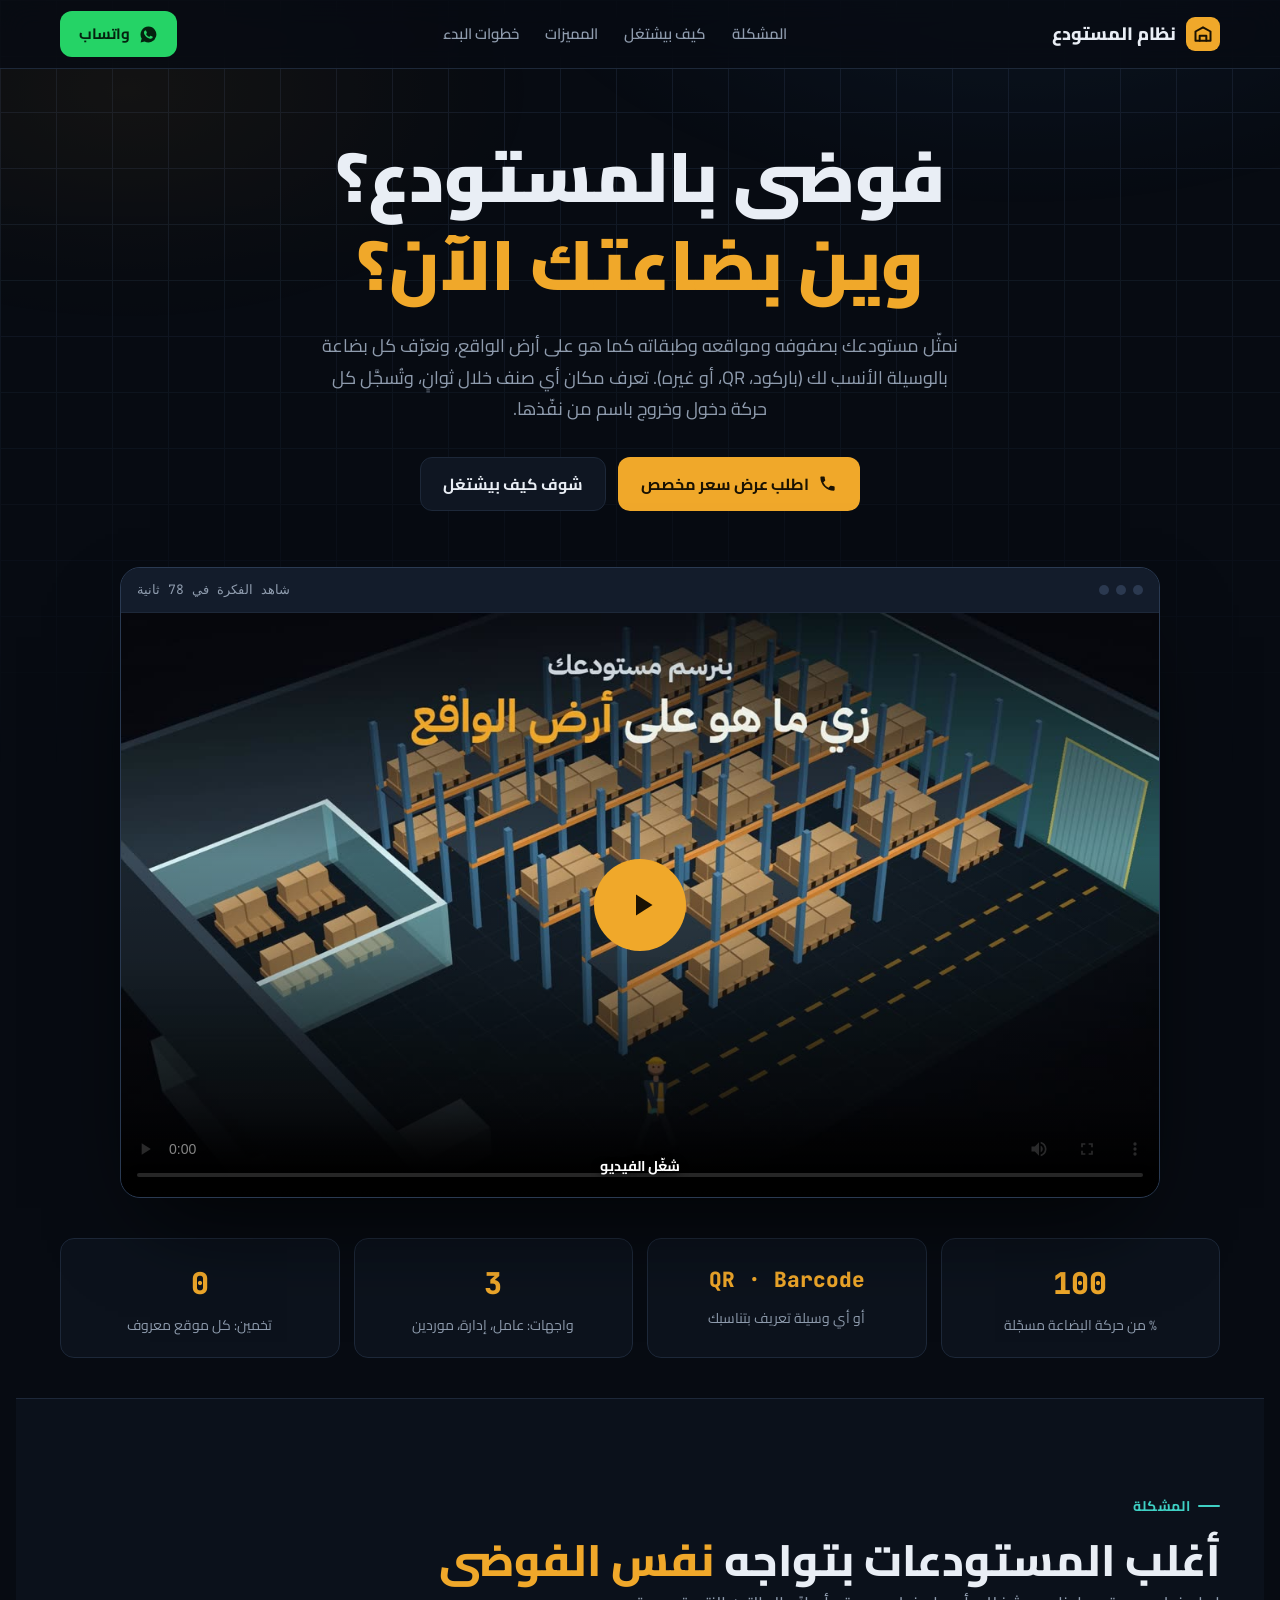
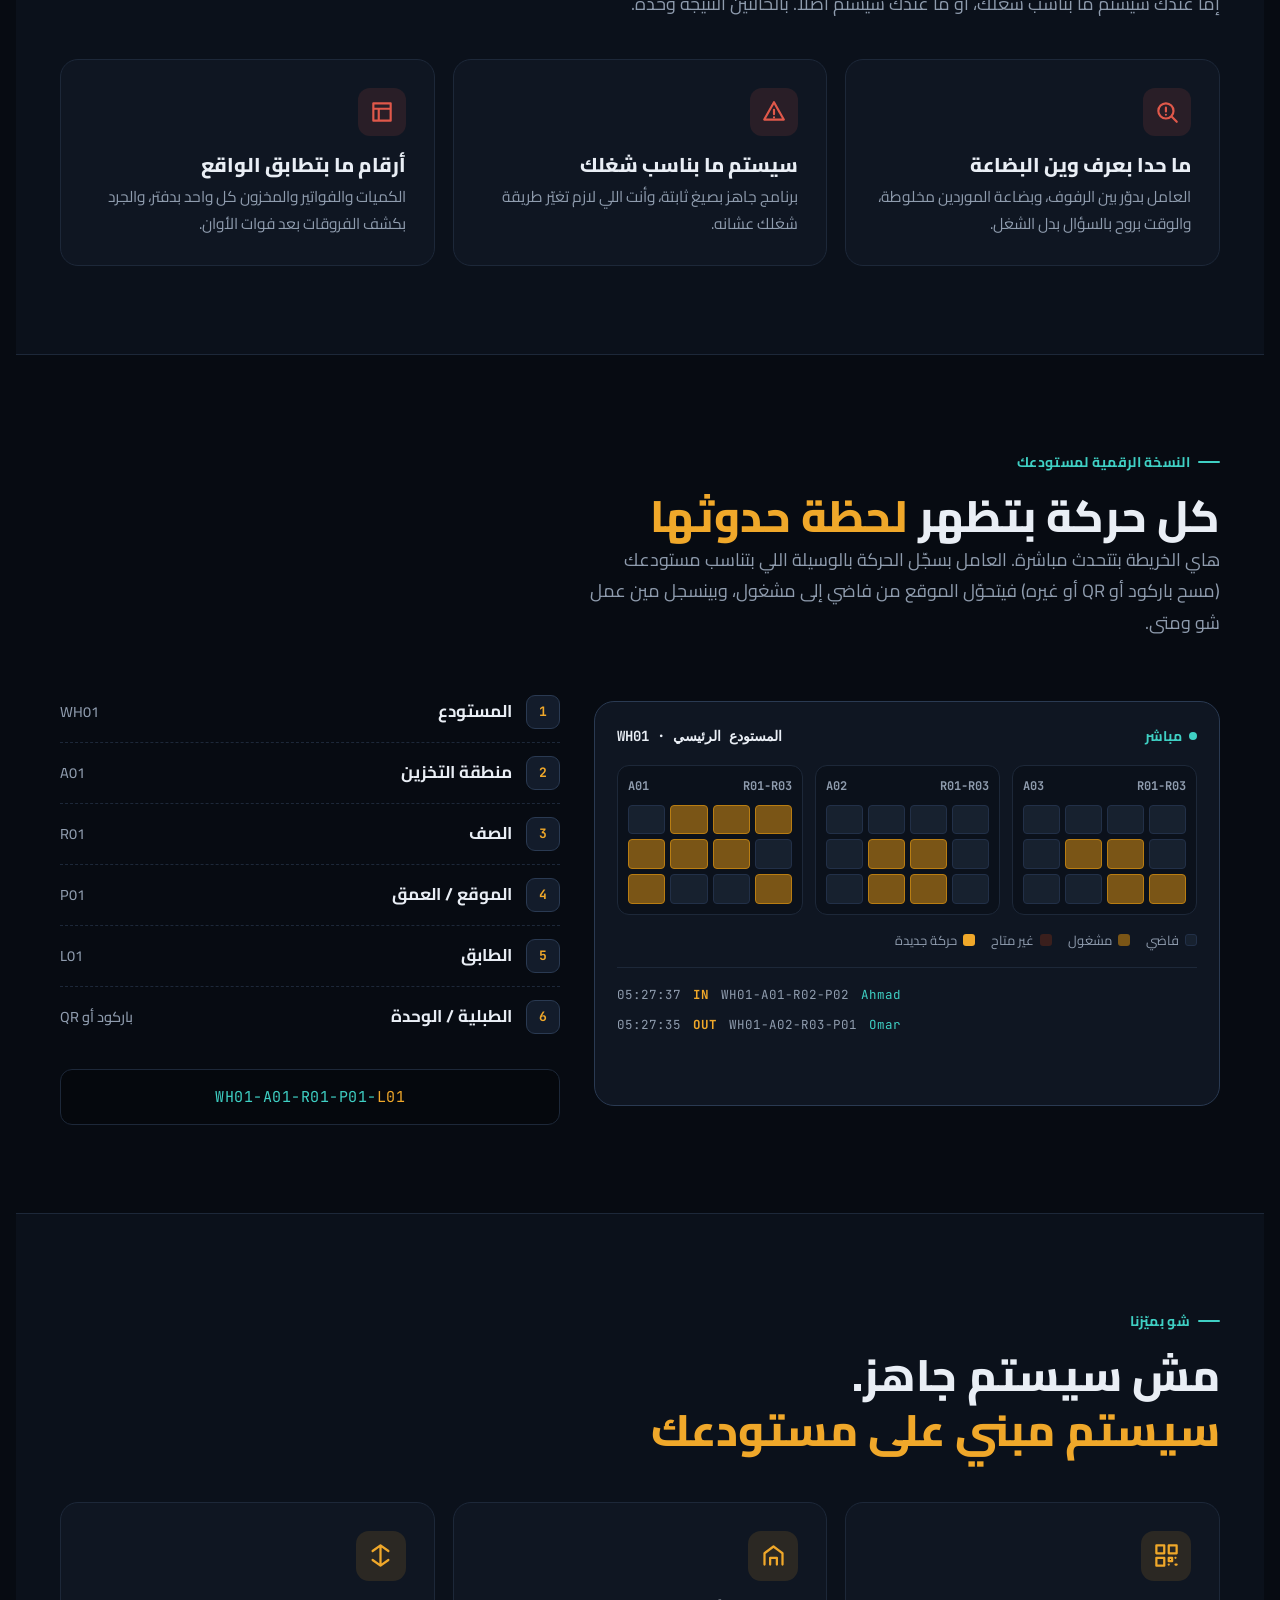
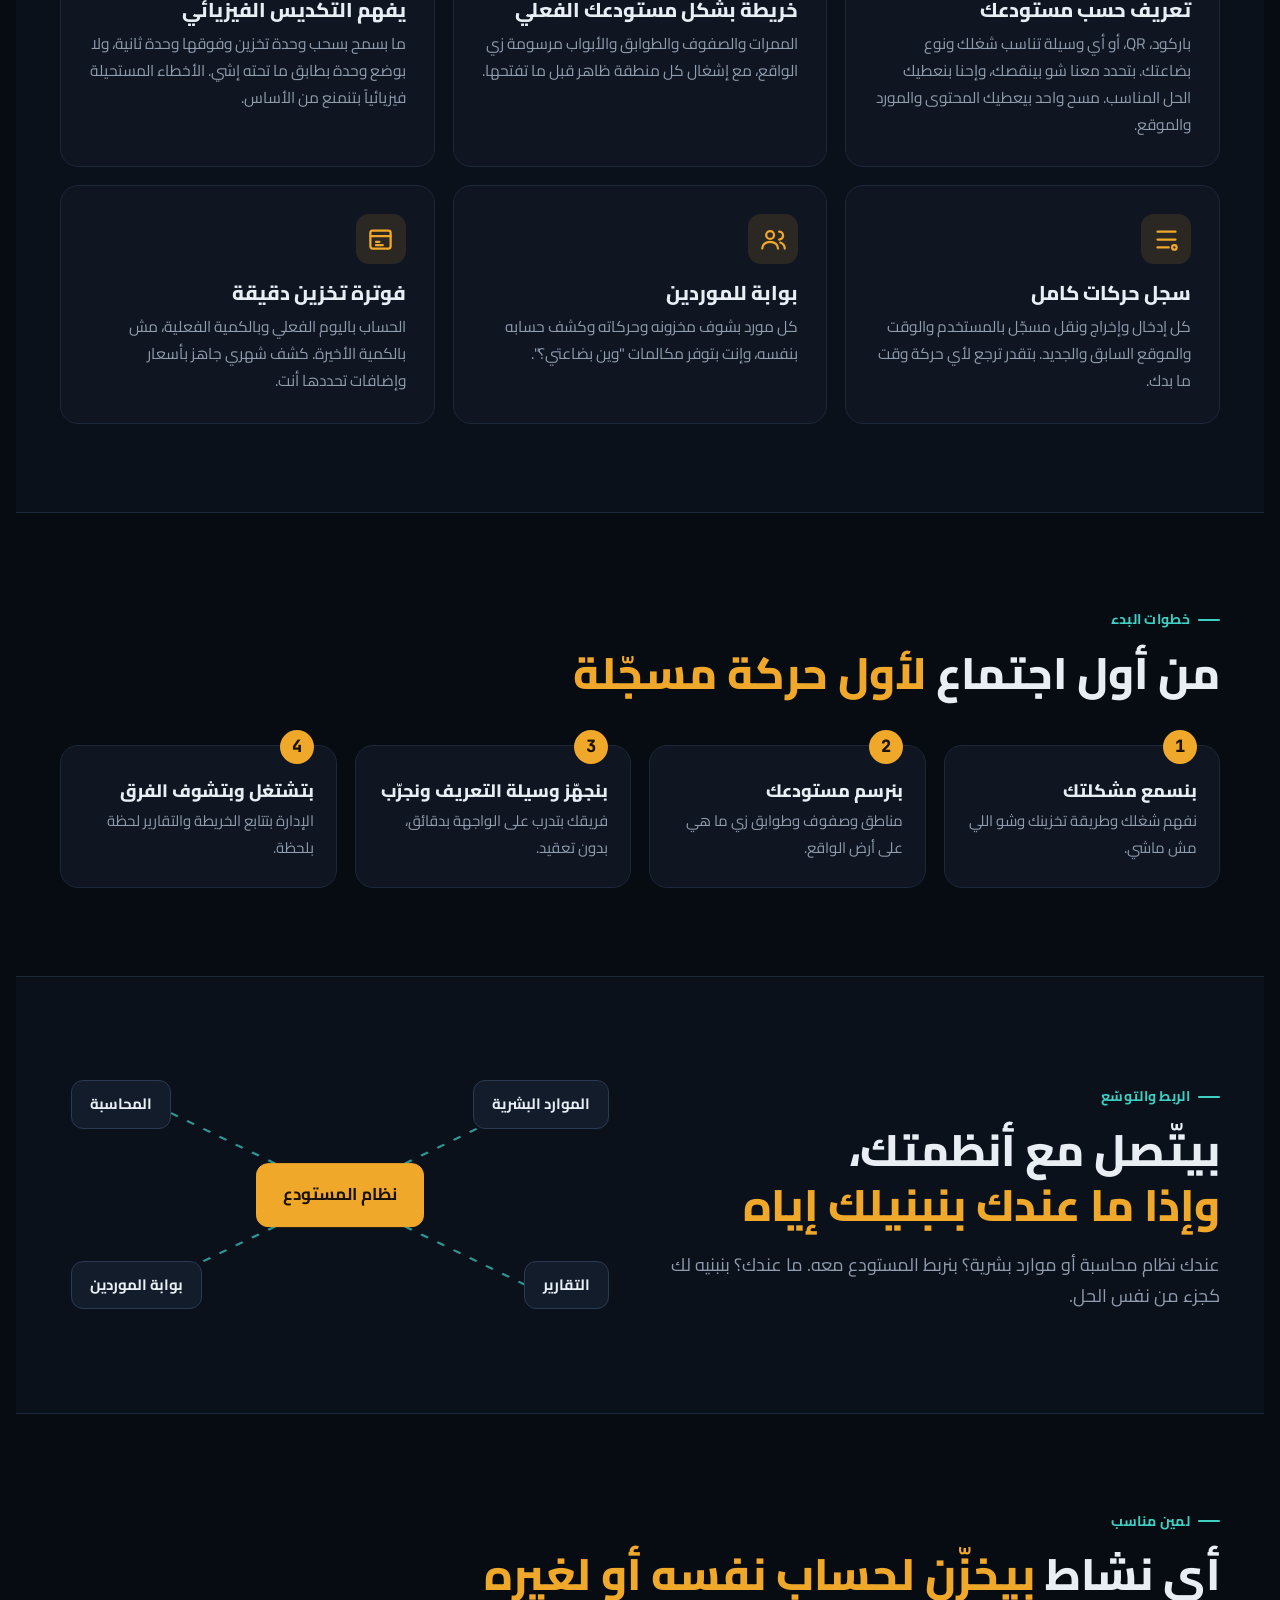
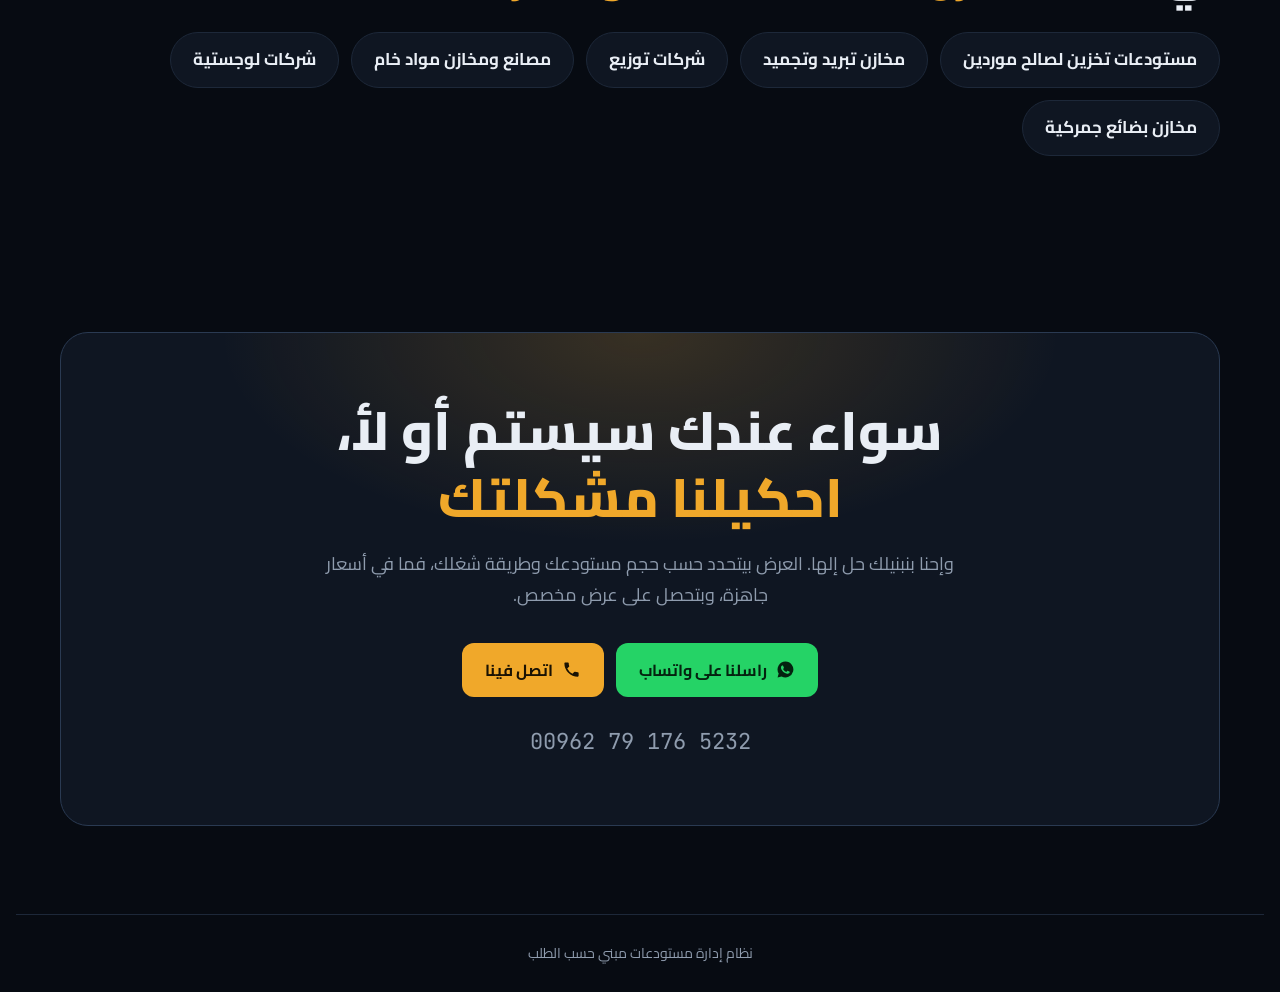
==== index.html @ 9dda3a39 "Add files via upload" ====
<!doctype html>
<html lang="ar" dir="rtl">
<head>
<meta charset="utf-8">
<meta name="viewport" content="width=device-width, initial-scale=1">
<meta name="color-scheme" content="dark">
<title>نظام إدارة المستودعات</title>
<link rel="preconnect" href="https://fonts.googleapis.com">
<link href="https://fonts.googleapis.com/css2?family=Cairo:wght@400;600;700;800;900&family=JetBrains+Mono:wght@500;700&display=swap" rel="stylesheet">
<style>
/* Layout concept: dark warehouse-floor look taken from the explainer video; hero = headline + big video frame, then problem -> live map -> features -> steps -> CTA */
:root{
  --bg:#070b12; --bg2:#0b111b; --panel:#0f1622; --panel2:#131c2b; --line:#1d2839;
  --text:#e9eef5; --mute:#8f9cae; --amber:#f0a82a; --amber-d:#b97d12; --teal:#3fd0c4; --blue:#3f77b0; --red:#e0584a;
  --font:'Cairo',system-ui,'Segoe UI',Tahoma,sans-serif; --mono:'JetBrains Mono',ui-monospace,Consolas,monospace;
  color-scheme:dark;
}
*{box-sizing:border-box;margin:0}
html{scroll-behavior:smooth}
body{background:var(--bg);color:var(--text);font-family:var(--font);font-size:17px;line-height:1.75;-webkit-font-smoothing:antialiased;overflow-x:hidden;
  padding-left:max(16px,env(safe-area-inset-left,0px));padding-right:max(16px,env(safe-area-inset-right,0px))}
a{color:inherit;text-decoration:none}
.wrap{max-width:1160px;margin-inline:auto}
main{overflow-x:clip}
section{padding-block:88px;position:relative}
h1,h2,h3{line-height:1.25;text-wrap:balance;font-weight:800}
h2{font-size:clamp(28px,4vw,44px)}
.hl{color:var(--amber)}
.eyebrow{display:inline-flex;align-items:center;gap:8px;font-size:14px;font-weight:700;color:var(--teal);letter-spacing:.3px;margin-bottom:14px}
.eyebrow::before{content:"";width:22px;height:2px;background:var(--teal);border-radius:2px}
.lead{color:var(--mute);max-width:640px;font-size:18px}

/* background grid + glow */
body::before{content:"";position:fixed;inset:0;z-index:-1;pointer-events:none;
  background:
   radial-gradient(900px 500px at 80% -10%,rgba(63,119,176,.22),transparent 60%),
   radial-gradient(700px 400px at 10% 10%,rgba(240,168,42,.10),transparent 60%),
   linear-gradient(var(--line) 1px,transparent 1px) 0 0/56px 56px,
   linear-gradient(90deg,var(--line) 1px,transparent 1px) 0 0/56px 56px;
  opacity:.55;-webkit-mask-image:linear-gradient(#000 20%,transparent 85%);mask-image:linear-gradient(#000 20%,transparent 85%)}

/* header */
header{position:sticky;top:env(safe-area-inset-top,0px);z-index:20;margin-inline:calc(-1*max(16px,env(safe-area-inset-left,0px)));padding-inline:max(16px,env(safe-area-inset-left,0px));
  background:rgba(7,11,18,.78);backdrop-filter:blur(14px);-webkit-backdrop-filter:blur(14px);border-bottom:1px solid var(--line)}
.nav{display:flex;align-items:center;justify-content:space-between;height:68px;gap:16px}
.logo{display:flex;align-items:center;gap:10px;font-weight:800;font-size:18px}
.logo i{width:34px;height:34px;border-radius:9px;background:var(--amber);display:grid;place-items:center}
.logo svg{width:20px;height:20px}
.links{display:flex;gap:26px;color:var(--mute);font-weight:600;font-size:15px}
.links a:hover{color:var(--text)}
.btn{display:inline-flex;align-items:center;justify-content:center;gap:9px;padding:12px 22px;border-radius:12px;font-weight:700;font-size:16px;font-family:inherit;border:1px solid transparent;cursor:pointer;transition:transform .15s,background .15s,border-color .15s}
.btn:hover{transform:translateY(-2px)}
.btn svg{width:19px;height:19px;flex:none}
.btn-wa{background:#25d366;color:#04220f}
.btn-wa:hover{background:#3be07a}
.btn-call{background:var(--amber);color:#1a1203}
.btn-call:hover{background:#ffbc40}
.btn-ghost{border-color:var(--line);background:var(--panel);color:var(--text)}
.btn-ghost:hover{border-color:var(--teal)}
.nav .btn{padding:9px 18px;font-size:15px}

/* hero */
.hero{padding-top:64px;padding-bottom:40px;text-align:center}
.hero h1{font-size:clamp(34px,6vw,70px);font-weight:900;max-width:900px;margin-inline:auto}
.hero p.lead{margin:22px auto 0}
.cta-row{display:flex;gap:12px;justify-content:center;flex-wrap:wrap;margin-top:32px}
.video-wrap{margin:56px auto 0;max-width:1040px;position:relative}
.video-wrap::before{content:"";position:absolute;inset:-30px;background:radial-gradient(closest-side,rgba(240,168,42,.22),transparent 70%);z-index:-1;filter:blur(20px);animation:breathe 5s ease-in-out infinite}
@keyframes breathe{50%{opacity:.55;transform:scale(.97)}}
.frame{border-radius:20px;border:1px solid #2a3a52;background:var(--panel);overflow:hidden;box-shadow:0 40px 90px -30px rgba(0,0,0,.8)}
.frame-bar{display:flex;align-items:center;gap:7px;padding:11px 16px;background:var(--panel2);border-bottom:1px solid var(--line)}
.frame-bar b{width:10px;height:10px;border-radius:50%;background:#2b3950}
.frame-bar span{margin-inline-start:auto;font-size:13px;color:var(--mute);font-family:var(--mono)}
.player{position:relative;aspect-ratio:16/9;background:#000;cursor:pointer}
.player video{width:100%;height:100%;display:block;object-fit:cover}
.play{position:absolute;inset:0;display:grid;place-items:center;background:linear-gradient(transparent 40%,rgba(0,0,0,.55));transition:opacity .25s}
.play button{width:92px;height:92px;border-radius:50%;border:0;background:var(--amber);color:#1a1203;display:grid;place-items:center;cursor:pointer;box-shadow:0 0 0 0 rgba(240,168,42,.6);animation:pulse 2.2s infinite}
.play button svg{width:36px;height:36px;margin-inline-start:-4px}
@keyframes pulse{70%{box-shadow:0 0 0 26px rgba(240,168,42,0)}100%{box-shadow:0 0 0 0 rgba(240,168,42,0)}}
.play small{position:absolute;bottom:18px;inset-inline:0;text-align:center;font-weight:700;color:#fff;text-shadow:0 2px 8px #000}
.player.playing .play{opacity:0;pointer-events:none}
.stats{display:grid;grid-template-columns:repeat(4,1fr);gap:14px;margin-top:40px}
.stat{padding:18px;border:1px solid var(--line);border-radius:14px;background:rgba(15,22,34,.7)}
.stat b{display:block;font-size:30px;font-weight:900;color:var(--amber);font-family:var(--mono);direction:ltr}
.stat span{color:var(--mute);font-size:14px}

/* problem */
.problem{background:var(--bg2);border-block:1px solid var(--line)}
.cards3{display:grid;grid-template-columns:repeat(3,1fr);gap:18px;margin-top:40px}
.pcard{padding:28px;border-radius:18px;background:var(--panel);border:1px solid var(--line);position:relative;overflow:hidden}
.pcard .ic{width:48px;height:48px;border-radius:12px;display:grid;place-items:center;background:rgba(224,88,74,.12);color:var(--red);margin-bottom:16px}
.pcard .ic svg{width:26px;height:26px}
.pcard h3{font-size:20px;margin-bottom:6px}
.pcard p{color:var(--mute);font-size:15.5px}

/* live map */
.twin-grid{display:grid;grid-template-columns:1.25fr 1fr;gap:34px;align-items:center;margin-top:44px}
.map{padding:22px;border-radius:20px;background:var(--panel);border:1px solid #2a3a52}
.map-head{display:flex;justify-content:space-between;align-items:center;margin-bottom:16px;font-size:14px;color:var(--mute)}
.map-head b{color:var(--text);font-family:var(--mono);direction:ltr}
.live{display:inline-flex;align-items:center;gap:7px;color:var(--teal);font-weight:700}
.live::before{content:"";width:8px;height:8px;border-radius:50%;background:var(--teal);animation:blink 1.2s infinite}
@keyframes blink{50%{opacity:.25}}
.areas{display:grid;grid-template-columns:repeat(3,1fr);gap:12px;direction:ltr}
.area{padding:10px;border-radius:12px;background:var(--bg2);border:1px solid var(--line)}
.area h4{font-family:var(--mono);font-size:12px;color:var(--mute);margin-bottom:8px;display:flex;justify-content:space-between}
.cells{display:grid;grid-template-columns:repeat(4,1fr);gap:5px}
.cell{aspect-ratio:1.25;border-radius:4px;background:#17212f;border:1px solid #223048;transition:background .4s,border-color .4s,box-shadow .4s}
.cell.on{background:#7a5516;border-color:var(--amber-d)}
.cell.blk{background:repeating-linear-gradient(45deg,#3a1f1d,#3a1f1d 3px,#2a1615 3px,#2a1615 6px);border-color:#5a2c28}
.cell.flash{background:var(--amber);border-color:#ffd37a;box-shadow:0 0 0 4px rgba(240,168,42,.3)}
.legend{display:flex;gap:16px;margin-top:14px;font-size:13px;color:var(--mute);flex-wrap:wrap}
.legend i{display:inline-block;width:12px;height:12px;border-radius:3px;margin-inline-end:6px;vertical-align:-1px}
.log{margin-top:16px;border-top:1px solid var(--line);padding-top:12px;direction:ltr;font-family:var(--mono);font-size:12.5px;min-height:116px}
.log div{display:flex;gap:12px;padding:4px 0;color:var(--mute);animation:slidein .4s}
.log div b{color:var(--amber)}
.log div em{font-style:normal;color:var(--teal)}
@keyframes slidein{from{opacity:0;transform:translateY(-6px)}}
.chain{display:flex;flex-direction:column;gap:0;direction:rtl}
.chain div{display:flex;align-items:center;gap:14px;padding:13px 0;border-bottom:1px dashed var(--line);font-weight:700}
.chain div:last-child{border:0}
.chain i{width:34px;height:34px;border-radius:9px;background:var(--panel2);border:1px solid #2a3a52;display:grid;place-items:center;font-style:normal;font-family:var(--mono);font-size:13px;color:var(--amber);flex:none}
.chain span{color:var(--mute);font-weight:500;font-size:14.5px;margin-inline-start:auto}
.code{margin-top:22px;padding:14px 18px;border-radius:12px;background:#05080d;border:1px solid var(--line);font-family:var(--mono);direction:ltr;text-align:center;font-size:15px;color:var(--teal);letter-spacing:.5px}
.code em{font-style:normal;color:var(--amber)}

/* features */
.features{background:var(--bg2);border-block:1px solid var(--line)}
.fgrid{display:grid;grid-template-columns:repeat(3,1fr);gap:18px;margin-top:44px}
.fcard{padding:28px;border-radius:18px;background:var(--panel);border:1px solid var(--line);transition:transform .25s,border-color .25s}
.fcard:hover{transform:translateY(-6px);border-color:var(--amber-d)}
.fcard .ic{width:50px;height:50px;border-radius:13px;background:rgba(240,168,42,.12);color:var(--amber);display:grid;place-items:center;margin-bottom:16px}
.fcard .ic svg{width:27px;height:27px}
.fcard h3{font-size:20px;margin-bottom:8px}
.fcard p{color:var(--mute);font-size:15.5px}

/* steps */
.steps{display:grid;grid-template-columns:repeat(4,1fr);gap:18px;margin-top:44px;counter-reset:s}
.step{padding:26px 22px;border-radius:18px;border:1px solid var(--line);background:var(--panel);position:relative}
.step::before{counter-increment:s;content:counter(s);position:absolute;top:-16px;inset-inline-start:22px;width:34px;height:34px;border-radius:50%;background:var(--amber);color:#1a1203;font-weight:900;display:grid;place-items:center;font-family:var(--mono)}
.step h3{font-size:18px;margin:8px 0 6px}
.step p{color:var(--mute);font-size:15px}

/* integrations */
.integ{background:var(--bg2);border-block:1px solid var(--line)}
.int-box{display:grid;grid-template-columns:1fr 1fr;gap:40px;align-items:center}
.nodes{position:relative;height:260px;direction:ltr}
.node{position:absolute;padding:10px 18px;border-radius:12px;background:var(--panel2);border:1px solid #2a3a52;font-weight:700;font-size:15px}
.node.c{left:50%;top:50%;transform:translate(-50%,-50%);background:var(--amber);color:#1a1203;border-color:var(--amber);font-size:17px;padding:16px 26px;z-index:2}
.node.a{left:2%;top:6%}.node.b{right:2%;top:6%}.node.d{left:2%;bottom:6%}.node.e{right:2%;bottom:6%}
.nodes svg{position:absolute;inset:0;width:100%;height:100%}
.nodes line{stroke:var(--teal);stroke-width:2;stroke-dasharray:6 8;animation:dash 1.4s linear infinite;opacity:.7}
@keyframes dash{to{stroke-dashoffset:-28}}

/* for whom */
.chips{display:flex;flex-wrap:wrap;gap:12px;margin-top:30px}
.chip{padding:12px 22px;border-radius:999px;border:1px solid var(--line);background:var(--panel);font-weight:700}

/* final cta */
.final{text-align:center}
.final-box{padding:64px 28px;border-radius:28px;border:1px solid #2a3a52;position:relative;overflow:hidden;
  background:radial-gradient(600px 300px at 50% 0%,rgba(240,168,42,.18),transparent 70%),var(--panel)}
.final h2{font-size:clamp(30px,5vw,54px);max-width:760px;margin-inline:auto}
.final .lead{margin:16px auto 0}
.num{margin-top:26px;font-family:var(--mono);font-size:22px;direction:ltr;color:var(--mute)}
footer{border-top:1px solid var(--line);padding-block:26px;text-align:center;color:var(--mute);font-size:14px}

/* reveal */
.rv{opacity:0;transform:translateY(26px);transition:opacity .7s ease,transform .7s ease}
.rv.in{opacity:1;transform:none}
.nojs .rv{opacity:1;transform:none}

@media(max-width:900px){
  section{padding-block:60px}
  .links{display:none}
  .cards3,.fgrid,.steps{grid-template-columns:1fr}
  .twin-grid,.int-box{grid-template-columns:1fr}
  .stats{grid-template-columns:repeat(2,1fr)}
  .nav .btn span{display:none}
}
@media(prefers-reduced-motion:reduce){*{animation:none!important;transition:none!important}.rv{opacity:1;transform:none}}
</style>
</head>
<body class="nojs">

<header>
  <div class="wrap nav">
    <a href="#top" class="logo"><i><svg viewBox="0 0 24 24" fill="none" stroke="#1a1203" stroke-width="2.4" stroke-linecap="round" stroke-linejoin="round"><path d="M3 9l9-5 9 5v11H3z"/><path d="M8 20v-6h8v6"/></svg></i>نظام المستودع</a>
    <nav class="links"><a href="#problem">المشكلة</a><a href="#map">كيف بيشتغل</a><a href="#features">المميزات</a><a href="#steps">خطوات البدء</a></nav>
    <a class="btn btn-wa" data-wa href="#contact"><svg viewBox="0 0 24 24" fill="currentColor"><path d="M12 2a10 10 0 00-8.6 15.1L2 22l5-1.3A10 10 0 1012 2zm5.2 14.2c-.2.6-1.3 1.2-1.8 1.2-.5.1-1 .2-3.3-.7-2.8-1.1-4.6-4-4.7-4.2-.1-.2-1.1-1.5-1.1-2.8 0-1.3.7-2 1-2.3.2-.3.5-.3.7-.3h.5c.2 0 .4 0 .6.5l.8 2c.1.2.1.4 0 .5l-.4.6-.3.4c-.1.2-.3.3-.1.6.2.3.7 1.2 1.5 1.9 1 .9 1.9 1.2 2.2 1.3.3.1.4.1.6-.1l.8-1c.2-.3.4-.2.6-.1l1.9.9c.3.1.5.2.5.3.1.1.1.6-.1 1.2z"/></svg><span>واتساب</span></a>
  </div>
</header>

<main id="top">
<section class="hero">
  <div class="wrap">
    <h1 class="rv">فوضى بالمستودع؟<br><span class="hl">وين بضاعتك الآن؟</span></h1>
    <p class="lead rv">نمثّل مستودعك بصفوفه ومواقعه وطبقاته كما هو على أرض الواقع، ونعرّف كل بضاعة بالوسيلة الأنسب لك (باركود، QR، أو غيره). تعرف مكان أي صنف خلال ثوانٍ، وتُسجَّل كل حركة دخول وخروج باسم من نفّذها.</p>
    <div class="cta-row rv">
      <a class="btn btn-call" data-call href="#contact"><svg viewBox="0 0 24 24" fill="currentColor"><path d="M6.6 10.8a15 15 0 006.6 6.6l2.2-2.2a1 1 0 011-.25 11.4 11.4 0 003.6.6 1 1 0 011 1V20a1 1 0 01-1 1A17 17 0 013 4a1 1 0 011-1h3.5a1 1 0 011 1c0 1.25.2 2.45.6 3.6a1 1 0 01-.25 1z"/></svg>اطلب عرض سعر مخصص</a>
      <a class="btn btn-ghost" href="#map">شوف كيف بيشتغل</a>
    </div>

    <div class="video-wrap rv">
      <div class="frame">
        <div class="frame-bar"><b></b><b></b><b></b><span>شاهد الفكرة في 78 ثانية</span></div>
        <div class="player" id="player">
          <video id="vid" preload="metadata" poster="poster.jpg" playsinline controls controlslist="nodownload"><source src="video.mp4" type="video/mp4"></video>
          <div class="play" id="play"><button aria-label="تشغيل الفيديو"><svg viewBox="0 0 24 24" fill="currentColor"><path d="M8 5v14l11-7z"/></svg></button><small>شغّل الفيديو</small></div>
        </div>
      </div>
    </div>

    <div class="stats rv">
      <div class="stat"><b data-n="100">0</b><span>% من حركة البضاعة مسجّلة</span></div>
      <div class="stat"><b style="font-size:21px;line-height:2.2">QR · Barcode</b><span>أو أي وسيلة تعريف بتناسبك</span></div>
      <div class="stat"><b data-n="3">0</b><span>واجهات: عامل، إدارة، موردين</span></div>
      <div class="stat"><b data-n="0">0</b><span>تخمين: كل موقع معروف</span></div>
    </div>
  </div>
</section>

<section class="problem" id="problem">
  <div class="wrap">
    <div class="eyebrow rv">المشكلة</div>
    <h2 class="rv">أغلب المستودعات بتواجه <span class="hl">نفس الفوضى</span></h2>
    <p class="lead rv">إما عندك سيستم ما بناسب شغلك، أو ما عندك سيستم أصلاً. بالحالتين النتيجة وحدة.</p>
    <div class="cards3">
      <div class="pcard rv"><div class="ic"><svg viewBox="0 0 24 24" fill="none" stroke="currentColor" stroke-width="2" stroke-linecap="round"><circle cx="11" cy="11" r="7"/><path d="M21 21l-4.3-4.3M11 8v3.5M11 14.5v.01"/></svg></div><h3>ما حدا بعرف وين البضاعة</h3><p>العامل بدوّر بين الرفوف، وبضاعة الموردين مخلوطة، والوقت بروح بالسؤال بدل الشغل.</p></div>
      <div class="pcard rv"><div class="ic"><svg viewBox="0 0 24 24" fill="none" stroke="currentColor" stroke-width="2" stroke-linecap="round" stroke-linejoin="round"><path d="M12 3l9 16H3z"/><path d="M12 10v4M12 17v.01"/></svg></div><h3>سيستم ما بناسب شغلك</h3><p>برنامج جاهز بصيغ ثابتة، وأنت اللي لازم تغيّر طريقة شغلك عشانه.</p></div>
      <div class="pcard rv"><div class="ic"><svg viewBox="0 0 24 24" fill="none" stroke="currentColor" stroke-width="2" stroke-linecap="round" stroke-linejoin="round"><path d="M4 4h16v16H4zM4 9h16M9 9v11"/></svg></div><h3>أرقام ما بتطابق الواقع</h3><p>الكميات والفواتير والمخزون كل واحد بدفتر، والجرد بكشف الفروقات بعد فوات الأوان.</p></div>
    </div>
  </div>
</section>

<section id="map">
  <div class="wrap">
    <div class="eyebrow rv">النسخة الرقمية لمستودعك</div>
    <h2 class="rv">كل حركة بتظهر <span class="hl">لحظة حدوثها</span></h2>
    <p class="lead rv">هاي الخريطة بتتحدث مباشرة. العامل بسجّل الحركة بالوسيلة اللي بتناسب مستودعك (مسح باركود أو QR أو غيره) فيتحوّل الموقع من فاضي إلى مشغول، وبينسجل مين عمل شو ومتى.</p>
    <div class="twin-grid">
      <div class="map rv">
        <div class="map-head"><span class="live">مباشر</span><b>WH01 · المستودع الرئيسي</b></div>
        <div class="areas" id="areas"></div>
        <div class="legend"><span><i style="background:#17212f;border:1px solid #223048"></i>فاضي</span><span><i style="background:#7a5516"></i>مشغول</span><span><i style="background:#3a1f1d"></i>غير متاح</span><span><i style="background:var(--amber)"></i>حركة جديدة</span></div>
        <div class="log" id="log"></div>
      </div>
      <div class="rv">
        <div class="chain">
          <div><i>1</i>المستودع<span>WH01</span></div>
          <div><i>2</i>منطقة التخزين<span>A01</span></div>
          <div><i>3</i>الصف<span>R01</span></div>
          <div><i>4</i>الموقع / العمق<span>P01</span></div>
          <div><i>5</i>الطابق<span>L01</span></div>
          <div><i>6</i>الطبلية / الوحدة<span>باركود أو QR</span></div>
        </div>
        <div class="code">WH01-A01-R01-P01-<em>L01</em></div>
      </div>
    </div>
  </div>
</section>

<section class="features" id="features">
  <div class="wrap">
    <div class="eyebrow rv">شو بميّزنا</div>
    <h2 class="rv">مش سيستم جاهز.<br><span class="hl">سيستم مبني على مستودعك</span></h2>
    <div class="fgrid">
      <div class="fcard rv"><div class="ic"><svg viewBox="0 0 24 24" fill="none" stroke="currentColor" stroke-width="2" stroke-linecap="round" stroke-linejoin="round"><path d="M3 3h7v7H3zM14 3h7v7h-7zM3 14h7v7H3zM14 14h3v3h-3zM20 14v.01M14 20h.01M20 20h1"/></svg></div><h3>تعريف حسب مستودعك</h3><p>باركود، QR، أو أي وسيلة تناسب شغلك ونوع بضاعتك. بتحدد معنا شو بينقصك، وإحنا بنعطيك الحل المناسب. مسح واحد بيعطيك المحتوى والمورد والموقع.</p></div>
      <div class="fcard rv"><div class="ic"><svg viewBox="0 0 24 24" fill="none" stroke="currentColor" stroke-width="2" stroke-linecap="round" stroke-linejoin="round"><path d="M4 20V10l8-6 8 6v10M9 20v-6h6v6"/></svg></div><h3>خريطة بشكل مستودعك الفعلي</h3><p>الممرات والصفوف والطوابق والأبواب مرسومة زي الواقع، مع إشغال كل منطقة ظاهر قبل ما تفتحها.</p></div>
      <div class="fcard rv"><div class="ic"><svg viewBox="0 0 24 24" fill="none" stroke="currentColor" stroke-width="2" stroke-linecap="round" stroke-linejoin="round"><path d="M12 3v18M5 8l7-5 7 5M5 16l7 5 7-5"/></svg></div><h3>يفهم التكديس الفيزيائي</h3><p>ما بسمح بسحب وحدة تخزين وفوقها وحدة ثانية، ولا بوضع وحدة بطابق ما تحته إشي. الأخطاء المستحيلة فيزيائياً بتنمنع من الأساس.</p></div>
      <div class="fcard rv"><div class="ic"><svg viewBox="0 0 24 24" fill="none" stroke="currentColor" stroke-width="2" stroke-linecap="round" stroke-linejoin="round"><path d="M4 5h16M4 12h16M4 19h10"/><circle cx="19" cy="19" r="2"/></svg></div><h3>سجل حركات كامل</h3><p>كل إدخال وإخراج ونقل مسجّل بالمستخدم والوقت والموقع السابق والجديد. بتقدر ترجع لأي حركة وقت ما بدك.</p></div>
      <div class="fcard rv"><div class="ic"><svg viewBox="0 0 24 24" fill="none" stroke="currentColor" stroke-width="2" stroke-linecap="round" stroke-linejoin="round"><circle cx="9" cy="8" r="3.5"/><path d="M2 20c0-3.5 3-6 7-6s7 2.5 7 6M17 5a3.5 3.5 0 010 7M22 20c0-2.5-1.5-4.4-4-5.3"/></svg></div><h3>بوابة للموردين</h3><p>كل مورد بشوف مخزونه وحركاته وكشف حسابه بنفسه، وإنت بتوفر مكالمات "وين بضاعتي؟".</p></div>
      <div class="fcard rv"><div class="ic"><svg viewBox="0 0 24 24" fill="none" stroke="currentColor" stroke-width="2" stroke-linecap="round" stroke-linejoin="round"><rect x="3" y="4" width="18" height="16" rx="2"/><path d="M3 9h18M8 14h3M8 17h6"/></svg></div><h3>فوترة تخزين دقيقة</h3><p>الحساب باليوم الفعلي وبالكمية الفعلية، مش بالكمية الأخيرة. كشف شهري جاهز بأسعار وإضافات تحددها أنت.</p></div>
    </div>
  </div>
</section>

<section id="steps">
  <div class="wrap">
    <div class="eyebrow rv">خطوات البدء</div>
    <h2 class="rv">من أول اجتماع <span class="hl">لأول حركة مسجّلة</span></h2>
    <div class="steps">
      <div class="step rv"><h3>بنسمع مشكلتك</h3><p>نفهم شغلك وطريقة تخزينك وشو اللي مش ماشي.</p></div>
      <div class="step rv"><h3>بنرسم مستودعك</h3><p>مناطق وصفوف وطوابق زي ما هي على أرض الواقع.</p></div>
      <div class="step rv"><h3>بنجهّز وسيلة التعريف ونجرّب</h3><p>فريقك بتدرب على الواجهة بدقائق، بدون تعقيد.</p></div>
      <div class="step rv"><h3>بتشتغل وبتشوف الفرق</h3><p>الإدارة بتتابع الخريطة والتقارير لحظة بلحظة.</p></div>
    </div>
  </div>
</section>

<section class="integ">
  <div class="wrap int-box">
    <div>
      <div class="eyebrow rv">الربط والتوسّع</div>
      <h2 class="rv">بيتّصل مع أنظمتك،<br><span class="hl">وإذا ما عندك بنبنيلك إياه</span></h2>
      <p class="lead rv" style="margin-top:16px">عندك نظام محاسبة أو موارد بشرية؟ بنربط المستودع معه. ما عندك؟ بنبنيه لك كجزء من نفس الحل.</p>
    </div>
    <div class="nodes rv">
      <svg viewBox="0 0 400 260" preserveAspectRatio="none"><line x1="200" y1="130" x2="60" y2="35"/><line x1="200" y1="130" x2="340" y2="35"/><line x1="200" y1="130" x2="60" y2="225"/><line x1="200" y1="130" x2="340" y2="225"/></svg>
      <div class="node a">المحاسبة</div><div class="node b">الموارد البشرية</div><div class="node d">بوابة الموردين</div><div class="node e">التقارير</div>
      <div class="node c">نظام المستودع</div>
    </div>
  </div>
</section>

<section>
  <div class="wrap">
    <div class="eyebrow rv">لمين مناسب</div>
    <h2 class="rv">أي نشاط <span class="hl">بيخزّن لحساب نفسه أو لغيره</span></h2>
    <div class="chips rv"><span class="chip">مستودعات تخزين لصالح موردين</span><span class="chip">مخازن تبريد وتجميد</span><span class="chip">شركات توزيع</span><span class="chip">مصانع ومخازن مواد خام</span><span class="chip">شركات لوجستية</span><span class="chip">مخازن بضائع جمركية</span></div>
  </div>
</section>

<section class="final" id="contact">
  <div class="wrap">
    <div class="final-box rv">
      <h2>سواء عندك سيستم أو لأ،<br><span class="hl">احكيلنا مشكلتك</span></h2>
      <p class="lead">وإحنا بنبنيلك حل إلها. العرض بيتحدد حسب حجم مستودعك وطريقة شغلك، فما في أسعار جاهزة، وبتحصل على عرض مخصص.</p>
      <div class="cta-row">
        <a class="btn btn-wa" data-wa href="#contact"><svg viewBox="0 0 24 24" fill="currentColor"><path d="M12 2a10 10 0 00-8.6 15.1L2 22l5-1.3A10 10 0 1012 2zm5.2 14.2c-.2.6-1.3 1.2-1.8 1.2-.5.1-1 .2-3.3-.7-2.8-1.1-4.6-4-4.7-4.2-.1-.2-1.1-1.5-1.1-2.8 0-1.3.7-2 1-2.3.2-.3.5-.3.7-.3h.5c.2 0 .4 0 .6.5l.8 2c.1.2.1.4 0 .5l-.4.6-.3.4c-.1.2-.3.3-.1.6.2.3.7 1.2 1.5 1.9 1 .9 1.9 1.2 2.2 1.3.3.1.4.1.6-.1l.8-1c.2-.3.4-.2.6-.1l1.9.9c.3.1.5.2.5.3.1.1.1.6-.1 1.2z"/></svg>راسلنا على واتساب</a>
        <a class="btn btn-call" data-call href="#contact"><svg viewBox="0 0 24 24" fill="currentColor"><path d="M6.6 10.8a15 15 0 006.6 6.6l2.2-2.2a1 1 0 011-.25 11.4 11.4 0 003.6.6 1 1 0 011 1V20a1 1 0 01-1 1A17 17 0 013 4a1 1 0 011-1h3.5a1 1 0 011 1c0 1.25.2 2.45.6 3.6a1 1 0 01-.25 1z"/></svg>اتصل فينا</a>
      </div>
      <div class="num" id="numtxt">00962 79 176 5232</div>
    </div>
  </div>
</section>
</main>

<footer>نظام إدارة مستودعات مبني حسب الطلب</footer>

<script>
(function(){
  var PHONE = "962791765232";            /* رقم التواصل بصيغة دولية بدون + */
  var MSG = encodeURIComponent("مرحباً، بدي أعرف أكثر عن نظام إدارة المستودعات وأطلب عرض سعر.");
  document.querySelectorAll('[data-wa]').forEach(function(a){a.href="https://wa.me/"+PHONE+"?text="+MSG;a.target="_blank";a.rel="noopener"});
  document.querySelectorAll('[data-call]').forEach(function(a){a.href="tel:+"+PHONE});

  /* video */
  var vid=document.getElementById('vid'), player=document.getElementById('player'), play=document.getElementById('play');
  play.addEventListener('click',function(){player.classList.add('playing');var p=vid.play();if(p&&p.catch)p.catch(function(){player.classList.remove('playing')})});
  vid.addEventListener('pause',function(){if(!vid.ended&&vid.currentTime<1)player.classList.remove('playing')});

  /* reveal on scroll */
  document.body.classList.remove('nojs');
  var rv=document.querySelectorAll('.rv');
  if('IntersectionObserver' in window){
    var io=new IntersectionObserver(function(es){es.forEach(function(e){if(e.isIntersecting){e.target.classList.add('in');io.unobserve(e.target)}})},{threshold:.12});
    rv.forEach(function(el){io.observe(el)});
    setTimeout(function(){rv.forEach(function(el){var r=el.getBoundingClientRect();if(r.top<innerHeight)el.classList.add('in')})},300);
  }else rv.forEach(function(el){el.classList.add('in')});

  /* counters */
  var cio=new IntersectionObserver(function(es){es.forEach(function(e){if(!e.isIntersecting)return;var el=e.target,n=+el.dataset.n,t0=performance.now();
    (function f(t){var k=Math.min(1,(t-t0)/1200);el.textContent=Math.round(n*(1-Math.pow(1-k,3)));if(k<1)requestAnimationFrame(f)})(t0);cio.unobserve(el)})},{threshold:.6});
  document.querySelectorAll('[data-n]').forEach(function(el){cio.observe(el)});

  /* live map simulation */
  var areasEl=document.getElementById('areas'), logEl=document.getElementById('log'), cells=[];
  ['A01','A02','A03'].forEach(function(code,ai){
    var a=document.createElement('div');a.className='area';a.innerHTML='<h4><span>'+code+'</span><span>R01-R03</span></h4>';
    var g=document.createElement('div');g.className='cells';
    for(var i=0;i<12;i++){var c=document.createElement('div');c.className='cell';
      var r=Math.random();if(r<.5)c.classList.add('on');else if(r>.94)c.classList.add('blk');
      c.dataset.loc='WH01-'+code+'-R0'+(Math.floor(i/4)+1)+'-P0'+(i%4+1);g.appendChild(c);cells.push(c)}
    a.appendChild(g);areasEl.appendChild(a)});
  var users=['Ahmad','Sara','Omar','Lina'];
  function pad(n){return n<10?'0'+n:n}
  function tick(){
    var free=cells.filter(function(c){return !c.classList.contains('blk')});
    var c=free[Math.floor(Math.random()*free.length)], wasOn=c.classList.contains('on'), op=wasOn?'OUT':'IN';
    c.classList.add('flash');
    setTimeout(function(){c.classList.remove('flash');c.classList.toggle('on',!wasOn)},700);
    var d=new Date(),row=document.createElement('div');
    row.innerHTML='<span>'+pad(d.getHours())+':'+pad(d.getMinutes())+':'+pad(d.getSeconds())+'</span><b>'+op+'</b><span>'+c.dataset.loc+'</span><em>'+users[Math.floor(Math.random()*users.length)]+'</em>';
    logEl.insertBefore(row,logEl.firstChild);while(logEl.children.length>4)logEl.removeChild(logEl.lastChild);
  }
  tick();setInterval(tick,1800);
})();
</script>
</body>
</html>
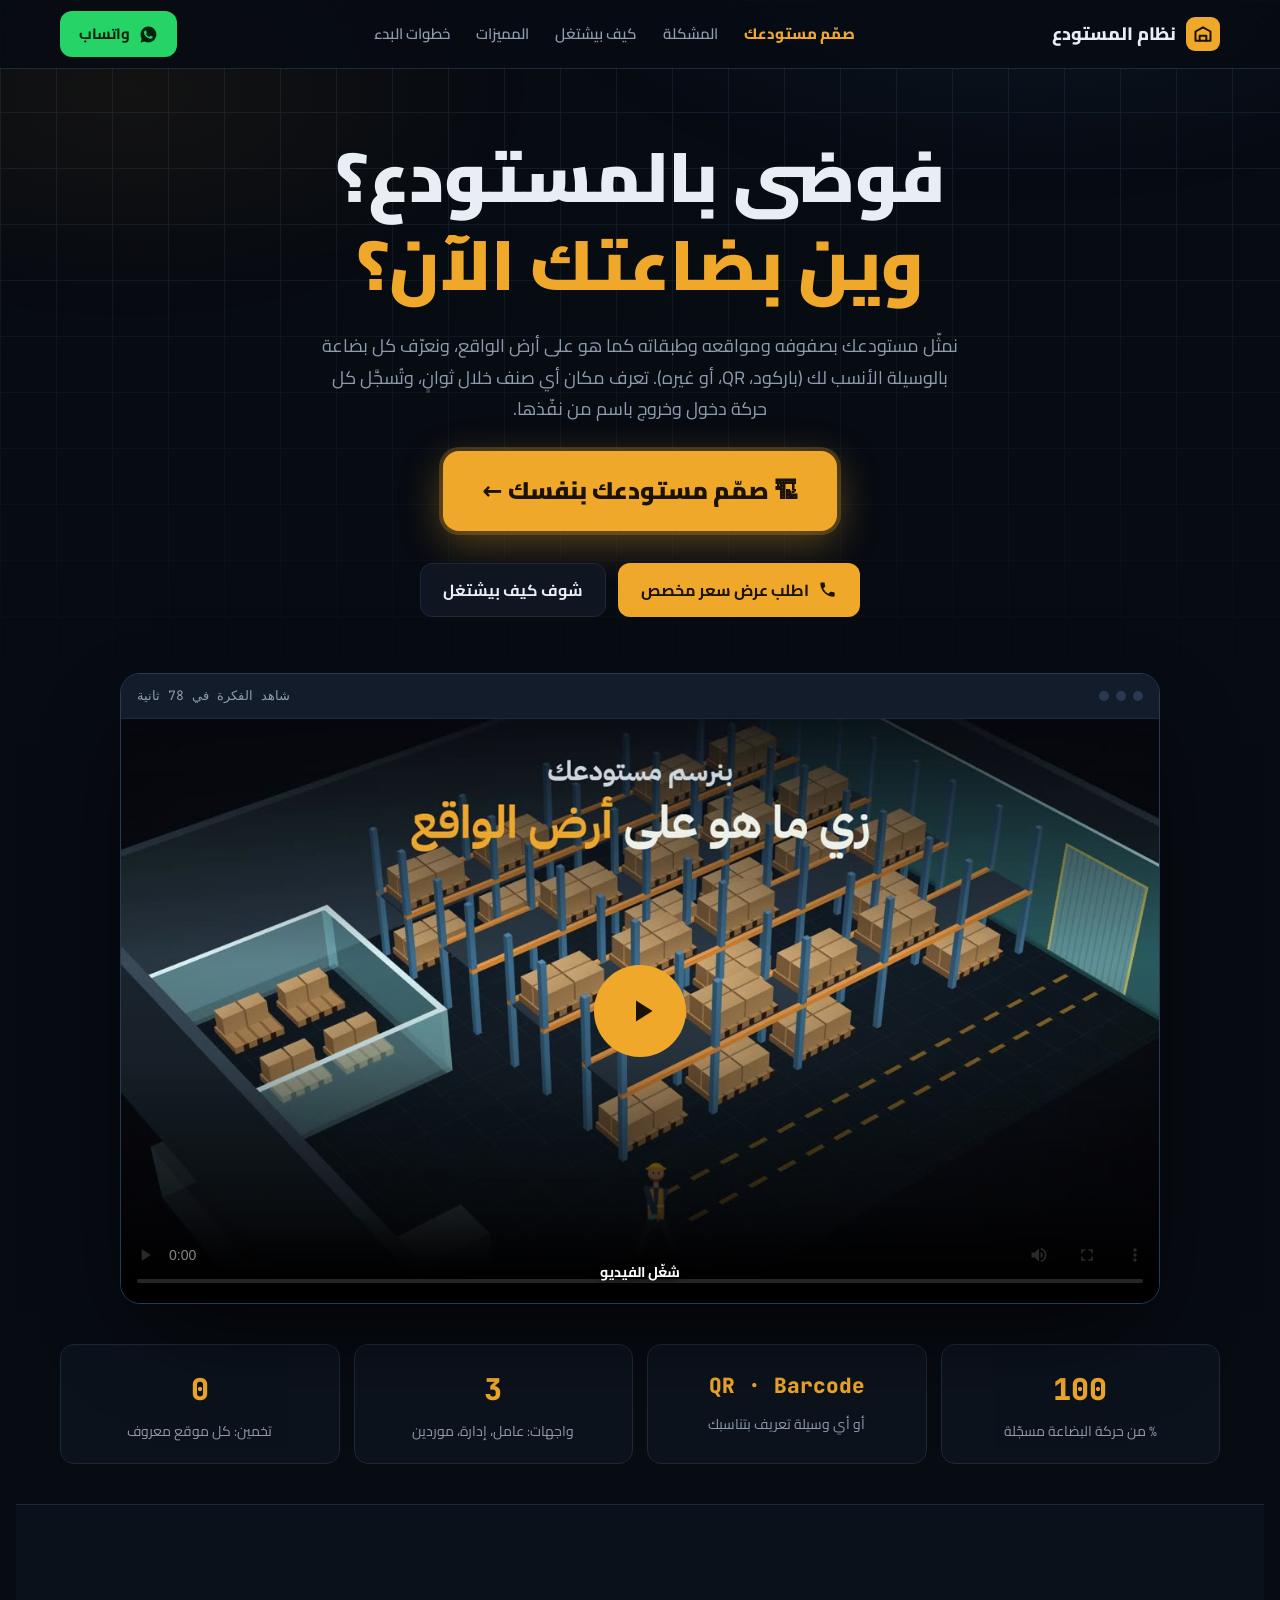
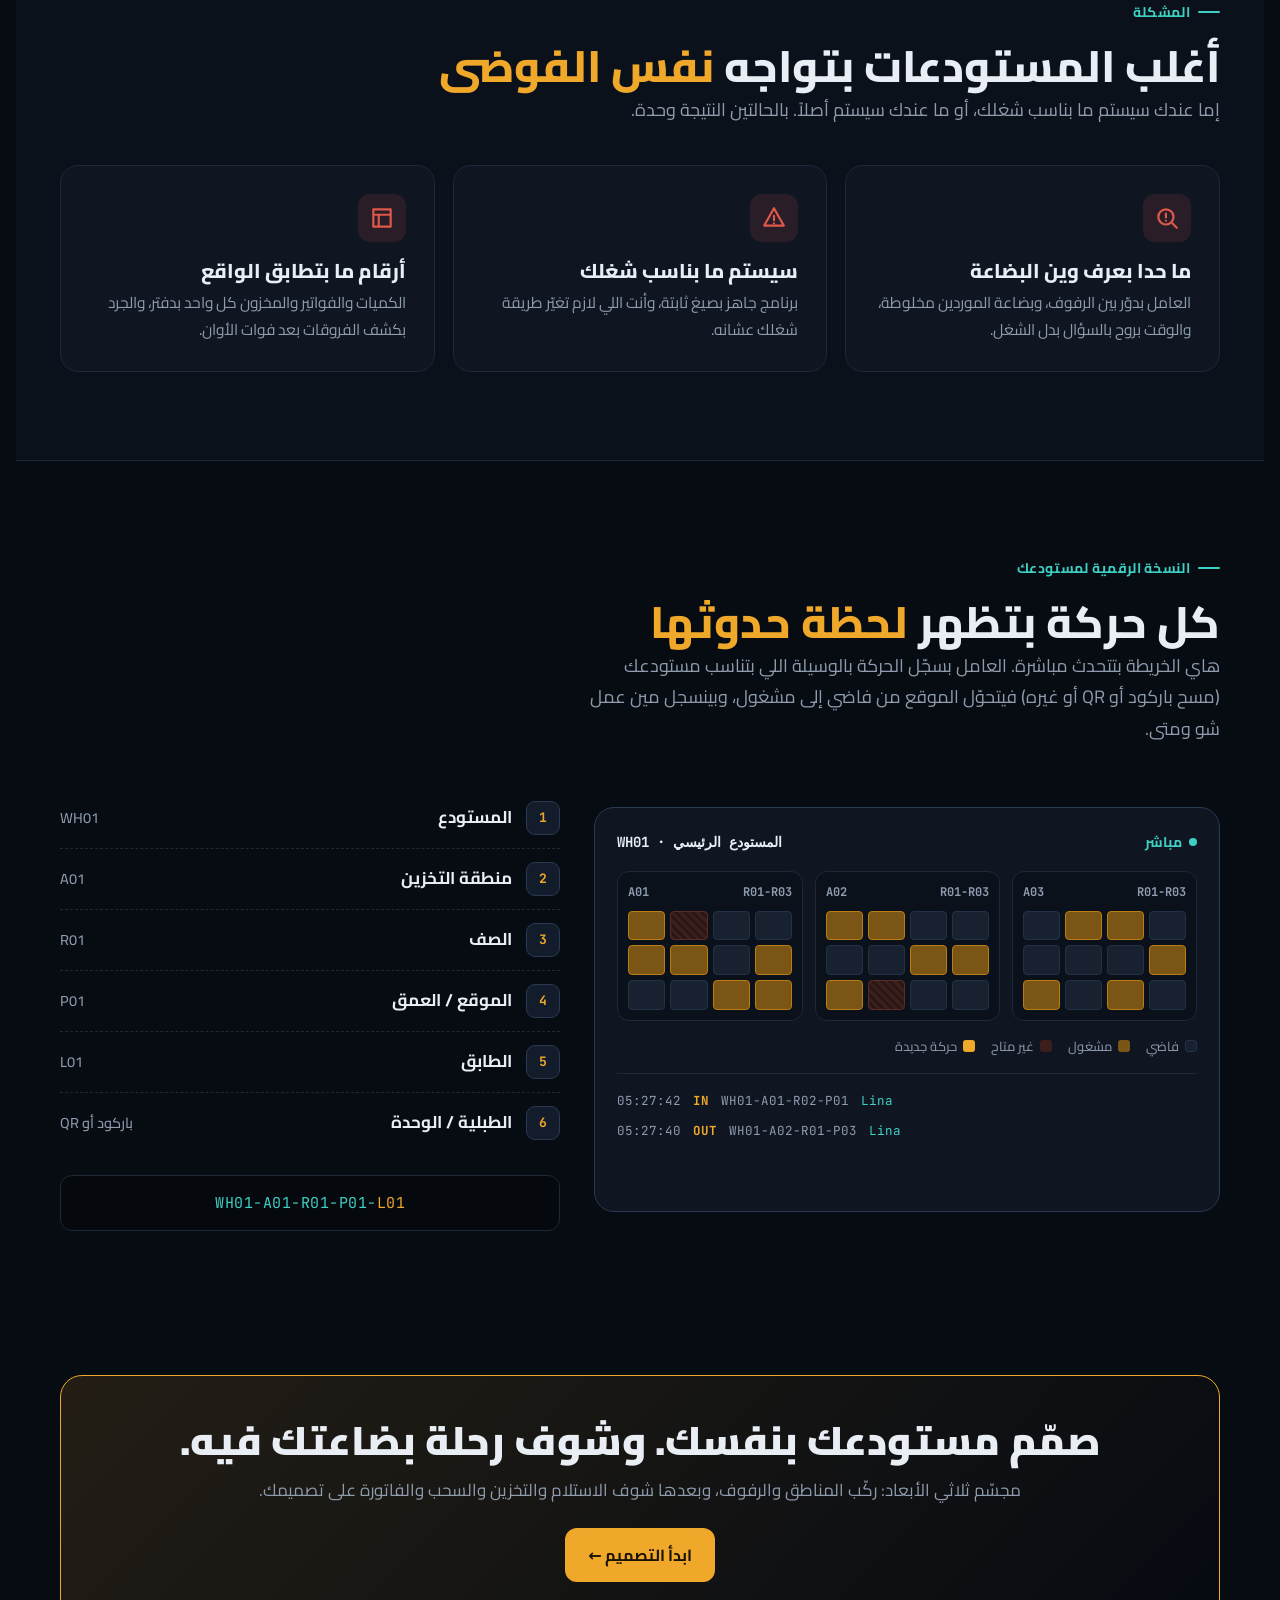
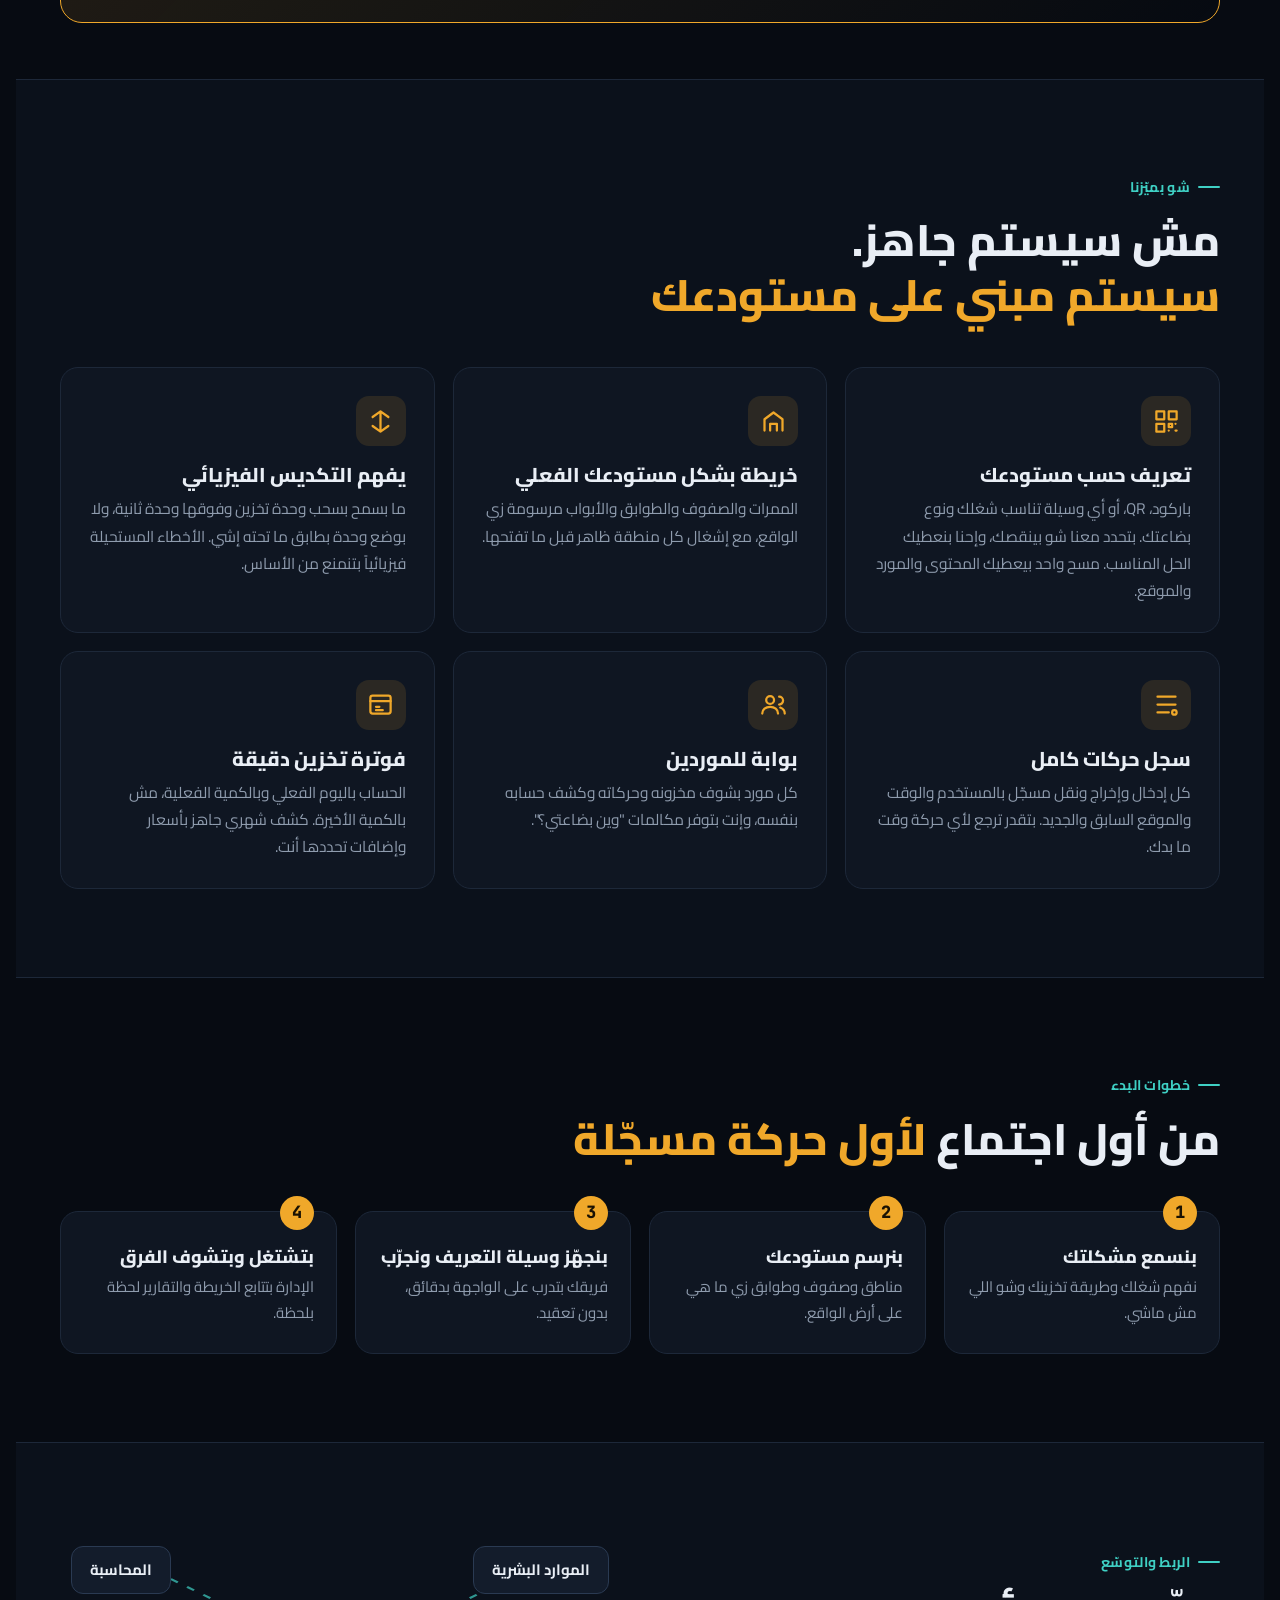
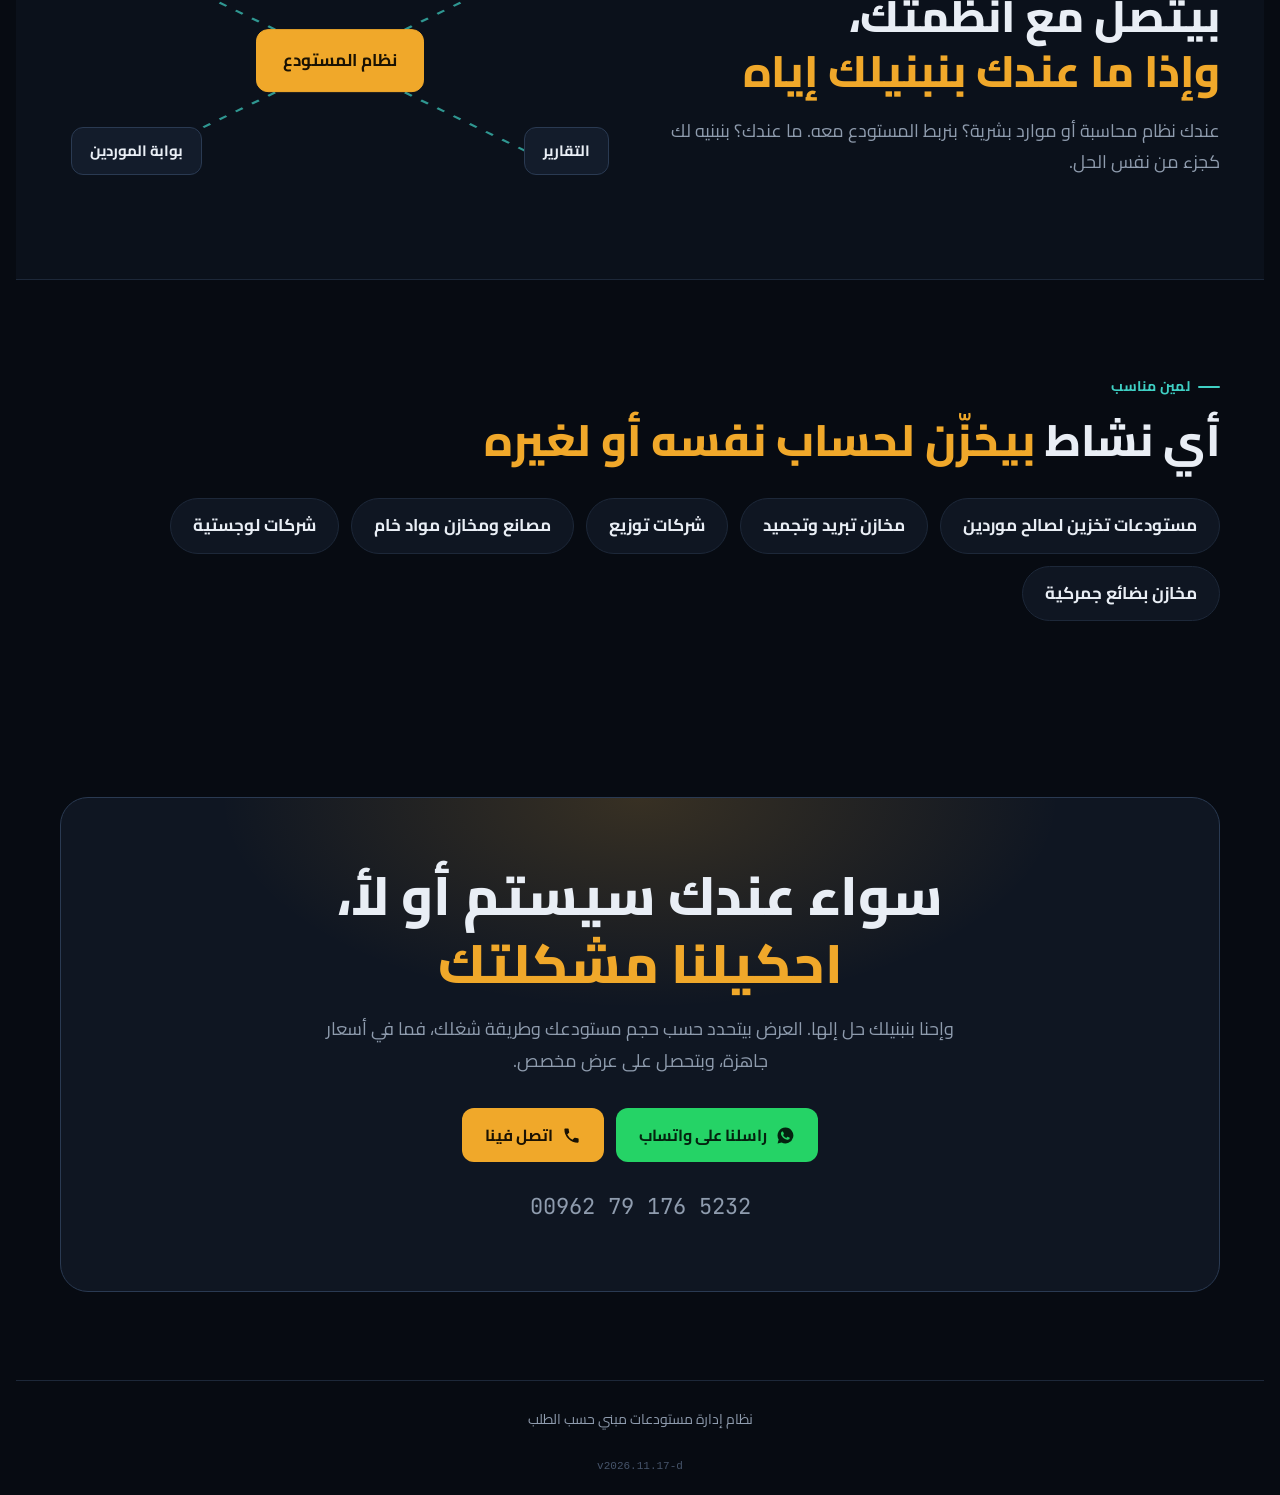
==== commit cb26b4a5: "Add 3D warehouse designer + search, link from landing Co-Authored-By: Claude Sonnet 5.5 <noreply@ant" ====
--- a/index.html
+++ b/index.html
@@ -2,6 +2,7 @@
 <html lang="ar" dir="rtl">
 <head>
 <meta charset="utf-8">
+<meta http-equiv="Cache-Control" content="no-cache, must-revalidate">
 <meta name="viewport" content="width=device-width, initial-scale=1">
 <meta name="color-scheme" content="dark">
 <title>نظام إدارة المستودعات</title>
@@ -186,7 +187,7 @@
 <header>
   <div class="wrap nav">
     <a href="#top" class="logo"><i><svg viewBox="0 0 24 24" fill="none" stroke="#1a1203" stroke-width="2.4" stroke-linecap="round" stroke-linejoin="round"><path d="M3 9l9-5 9 5v11H3z"/><path d="M8 20v-6h8v6"/></svg></i>نظام المستودع</a>
-    <nav class="links"><a href="#problem">المشكلة</a><a href="#map">كيف بيشتغل</a><a href="#features">المميزات</a><a href="#steps">خطوات البدء</a></nav>
+    <nav class="links"><a href="designer.html" style="color:var(--amber);font-weight:800">صمّم مستودعك</a><a href="#problem">المشكلة</a><a href="#map">كيف بيشتغل</a><a href="#features">المميزات</a><a href="#steps">خطوات البدء</a></nav>
     <a class="btn btn-wa" data-wa href="#contact"><svg viewBox="0 0 24 24" fill="currentColor"><path d="M12 2a10 10 0 00-8.6 15.1L2 22l5-1.3A10 10 0 1012 2zm5.2 14.2c-.2.6-1.3 1.2-1.8 1.2-.5.1-1 .2-3.3-.7-2.8-1.1-4.6-4-4.7-4.2-.1-.2-1.1-1.5-1.1-2.8 0-1.3.7-2 1-2.3.2-.3.5-.3.7-.3h.5c.2 0 .4 0 .6.5l.8 2c.1.2.1.4 0 .5l-.4.6-.3.4c-.1.2-.3.3-.1.6.2.3.7 1.2 1.5 1.9 1 .9 1.9 1.2 2.2 1.3.3.1.4.1.6-.1l.8-1c.2-.3.4-.2.6-.1l1.9.9c.3.1.5.2.5.3.1.1.1.6-.1 1.2z"/></svg><span>واتساب</span></a>
   </div>
 </header>
@@ -196,6 +197,7 @@
   <div class="wrap">
     <h1 class="rv">فوضى بالمستودع؟<br><span class="hl">وين بضاعتك الآن؟</span></h1>
     <p class="lead rv">نمثّل مستودعك بصفوفه ومواقعه وطبقاته كما هو على أرض الواقع، ونعرّف كل بضاعة بالوسيلة الأنسب لك (باركود، QR، أو غيره). تعرف مكان أي صنف خلال ثوانٍ، وتُسجَّل كل حركة دخول وخروج باسم من نفّذها.</p>
+    <div class="rv" style="margin:26px 0 18px"><a class="btn btn-call" href="designer.html" style="font-size:clamp(18px,2.6vw,24px);padding:18px 38px;border-radius:16px;font-weight:900;box-shadow:0 0 0 4px rgba(240,168,42,.22),0 12px 40px rgba(240,168,42,.35)">🏗 صمّم مستودعك بنفسك ←</a></div>
     <div class="cta-row rv">
       <a class="btn btn-call" data-call href="#contact"><svg viewBox="0 0 24 24" fill="currentColor"><path d="M6.6 10.8a15 15 0 006.6 6.6l2.2-2.2a1 1 0 011-.25 11.4 11.4 0 003.6.6 1 1 0 011 1V20a1 1 0 01-1 1A17 17 0 013 4a1 1 0 011-1h3.5a1 1 0 011 1c0 1.25.2 2.45.6 3.6a1 1 0 01-.25 1z"/></svg>اطلب عرض سعر مخصص</a>
       <a class="btn btn-ghost" href="#map">شوف كيف بيشتغل</a>
@@ -260,6 +262,7 @@
   </div>
 </section>
 
+<section style="padding:56px 0"><div class="wrap" style="text-align:center"><div style="border:1px solid var(--amber);background:linear-gradient(135deg,rgba(240,168,42,.12),transparent);border-radius:22px;padding:40px 22px"><h2 style="font-size:clamp(26px,4vw,40px);font-weight:900;margin-bottom:10px">صمّم مستودعك بنفسك. وشوف رحلة بضاعتك فيه.</h2><p style="color:var(--mute);margin-bottom:22px">مجسّم ثلاثي الأبعاد: ركّب المناطق والرفوف، وبعدها شوف الاستلام والتخزين والسحب والفاتورة على تصميمك.</p><a class="btn btn-call" href="designer.html">ابدأ التصميم ←</a></div></div></section>
 <section class="features" id="features">
   <div class="wrap">
     <div class="eyebrow rv">شو بميّزنا</div>
@@ -377,5 +380,10 @@
   tick();setInterval(tick,1800);
 })();
 </script>
+<script>
+/* remember this page so the designer's back button returns here */
+(function(){try{var from=encodeURIComponent(location.href.split("#")[0]);document.querySelectorAll('a[href="designer.html"]').forEach(function(a){a.href="designer.html?from="+from;});}catch(e){}})();
+</script>
+<div style="text-align:center;color:#46546a;font-size:11px;padding:0 0 18px;font-family:monospace;direction:ltr">v2026.11.17-d</div>
 </body>
 </html>
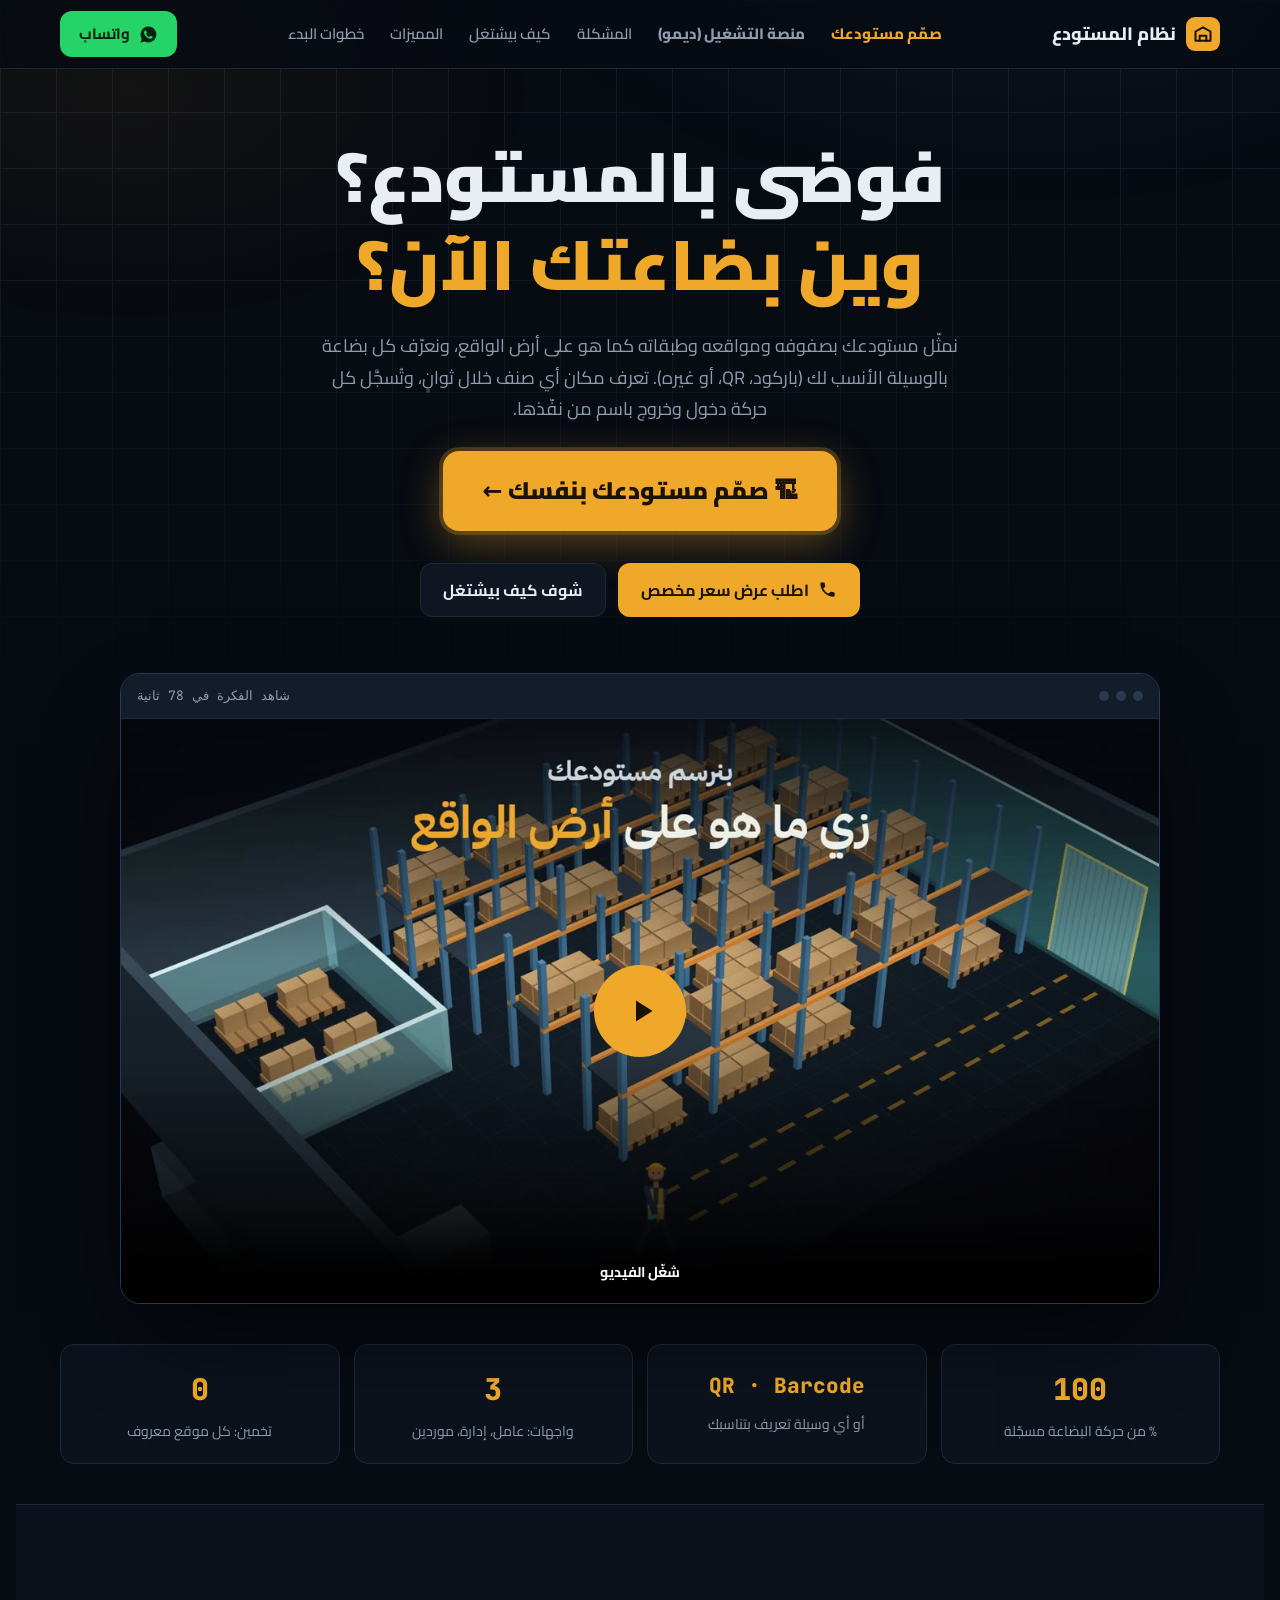
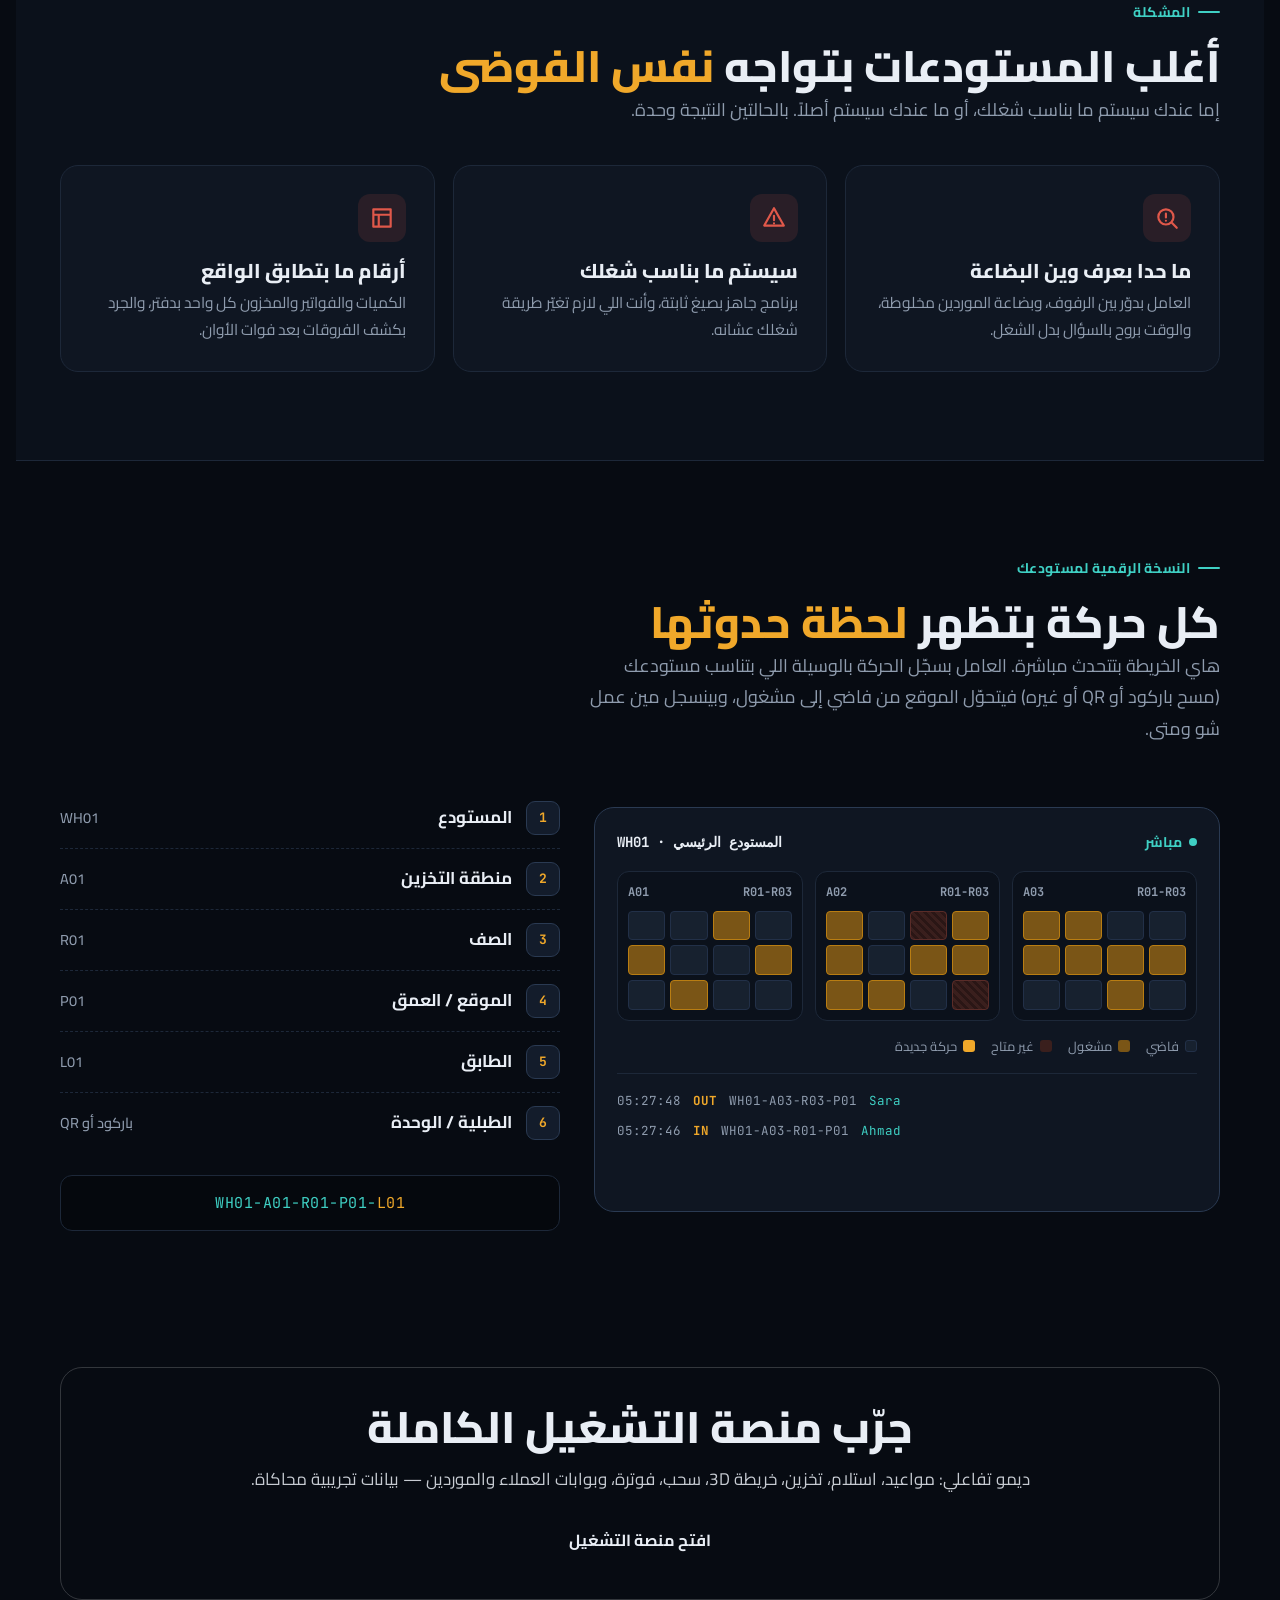
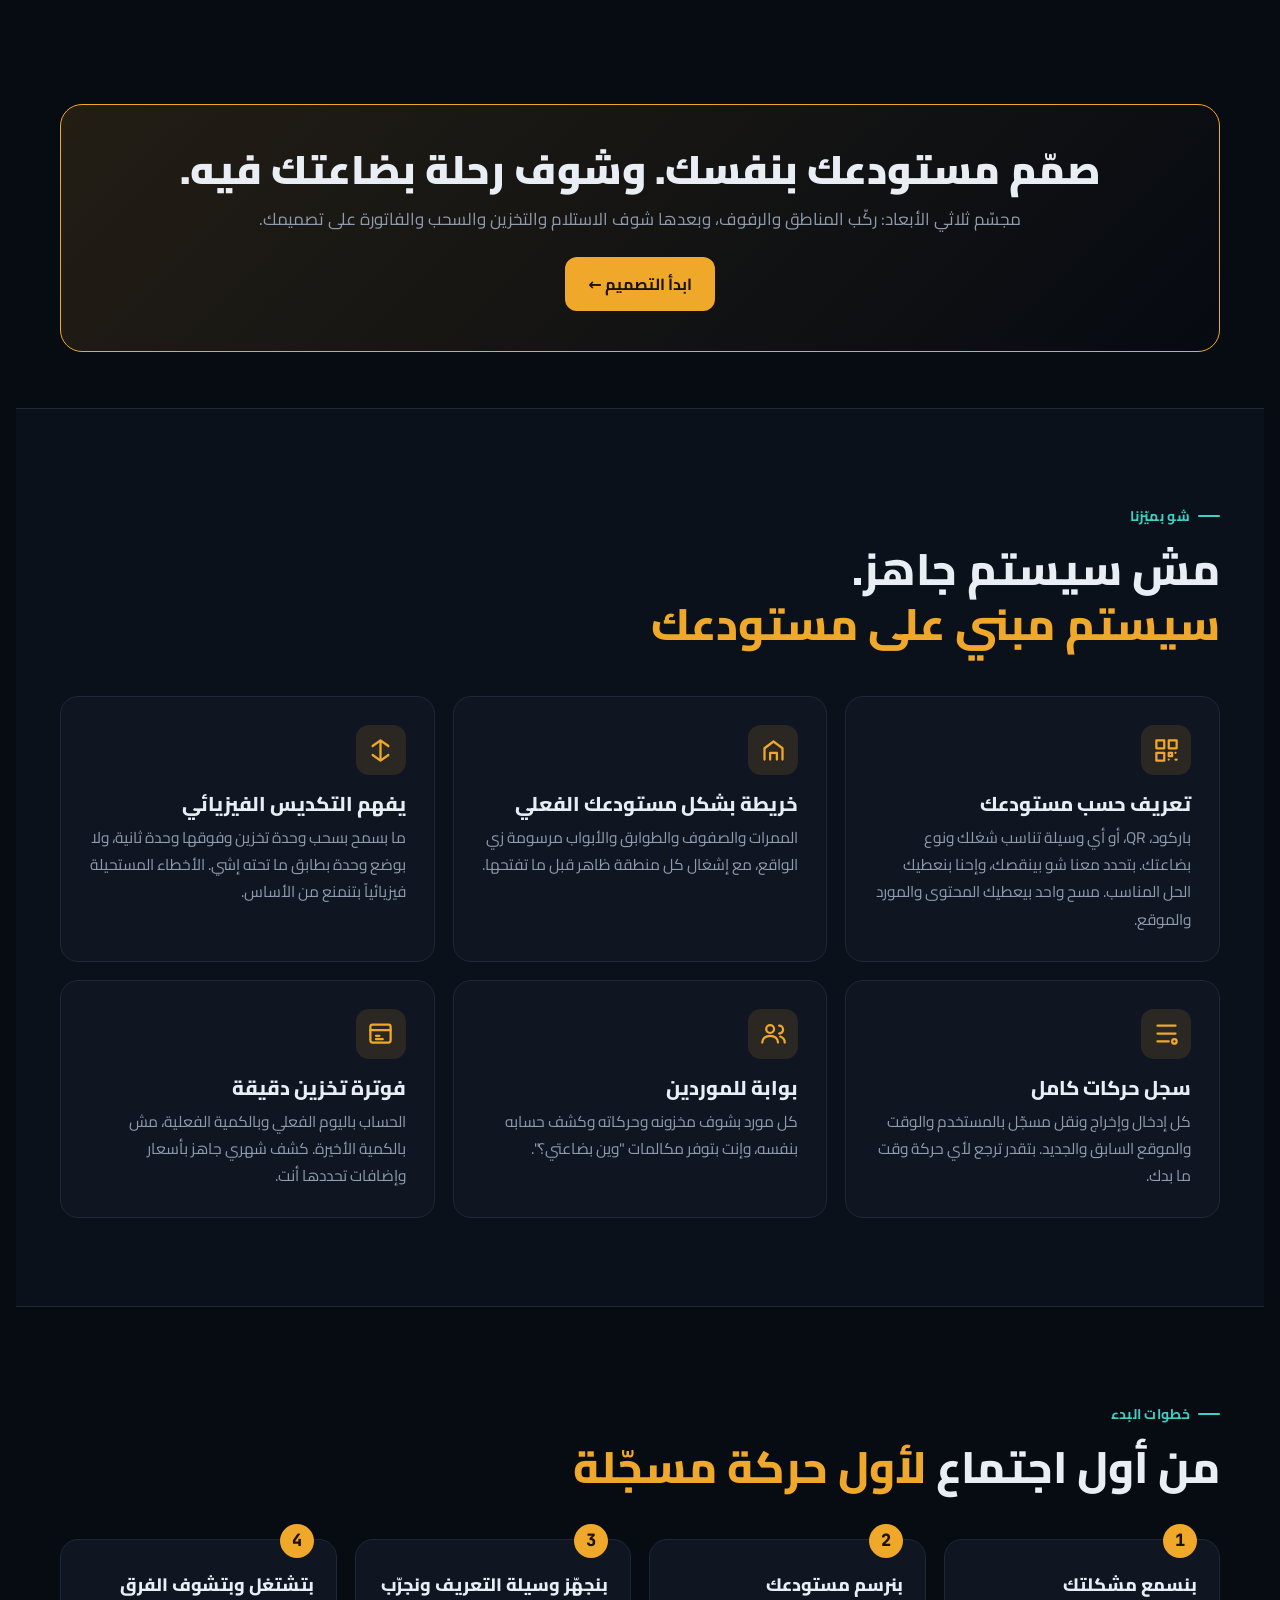
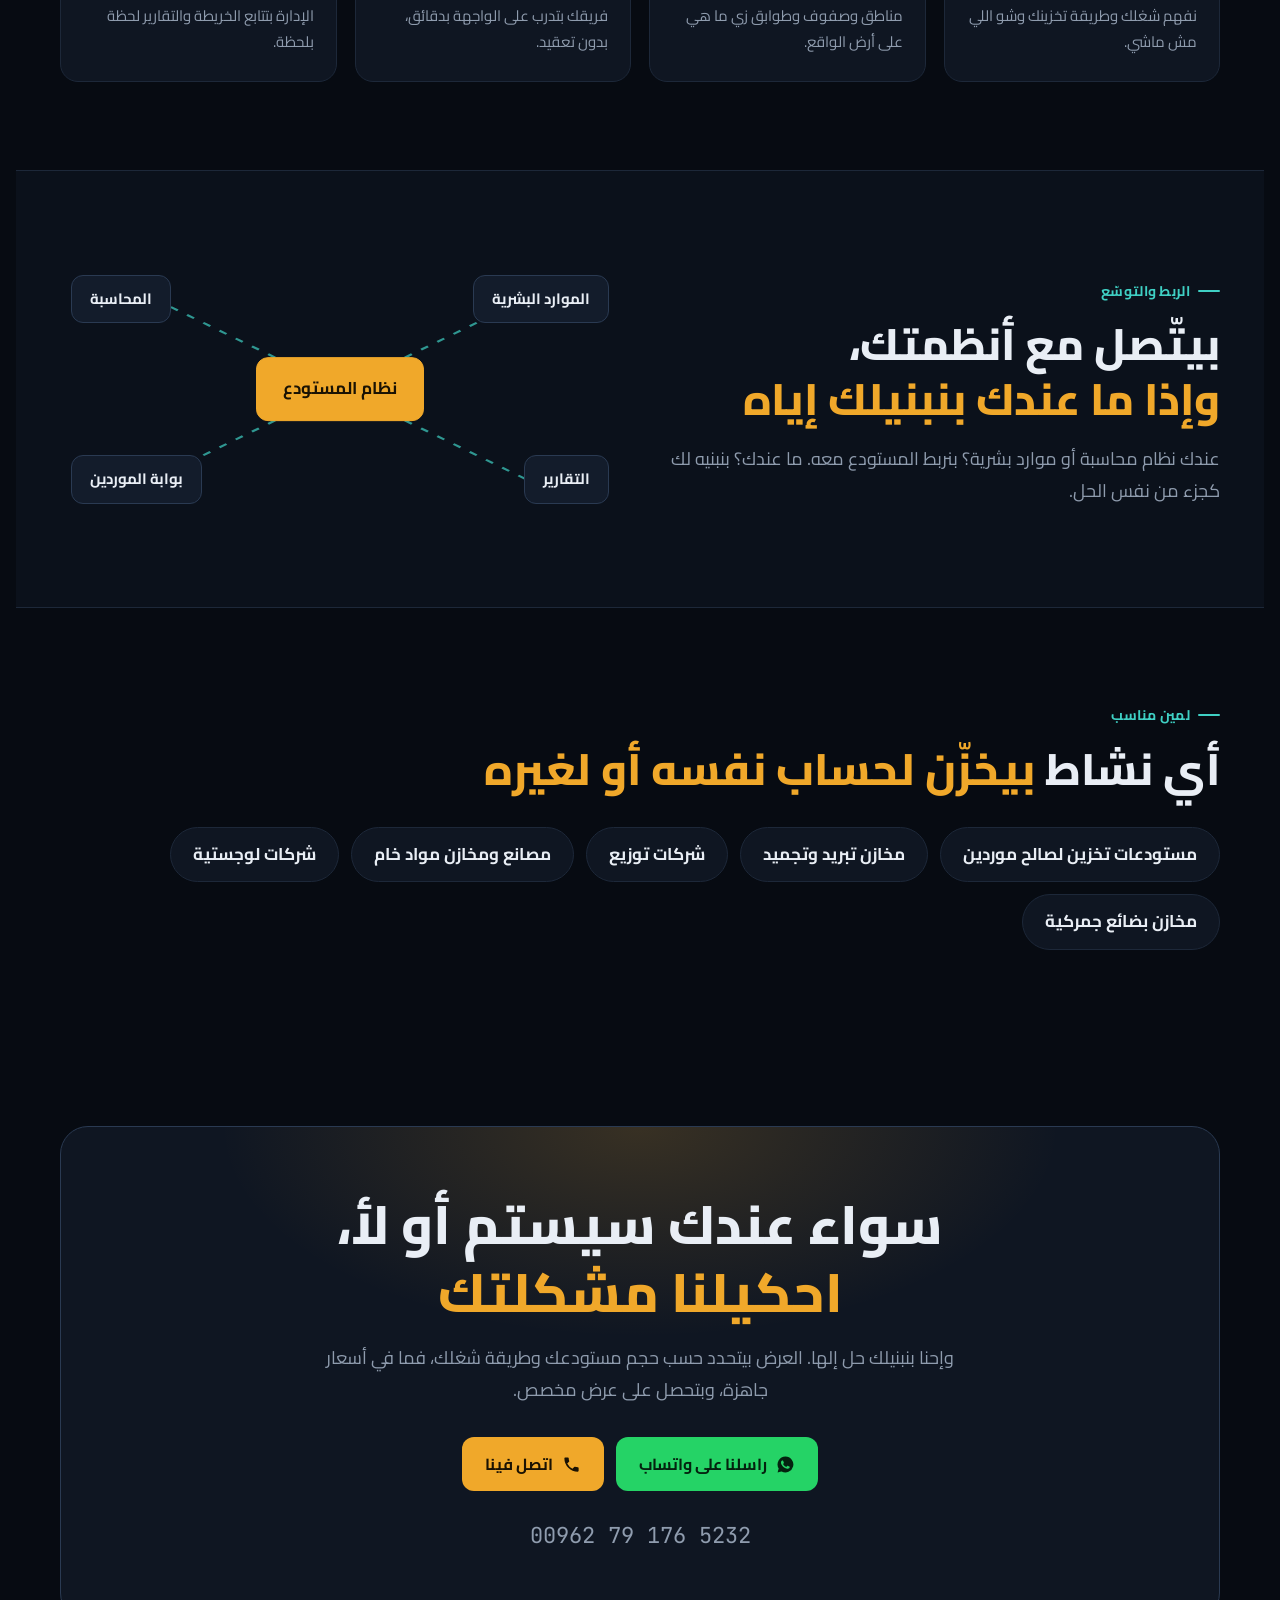
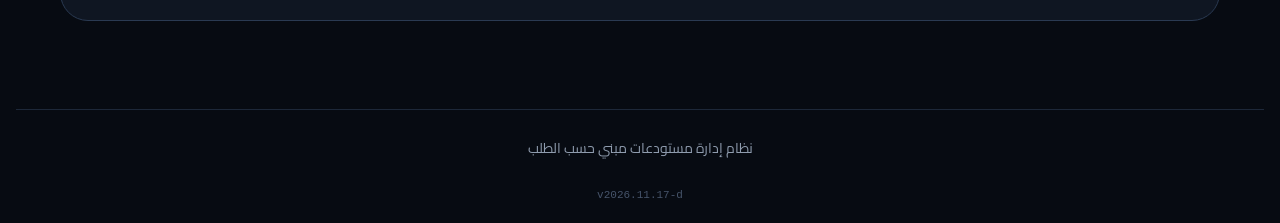
==== commit 4253f4d1: "Add 3PL operations platform demo (platform.html) and link from landing Co-Authored-By: Claude Sonnet" ====
--- a/index.html
+++ b/index.html
@@ -187,7 +187,7 @@
 <header>
   <div class="wrap nav">
     <a href="#top" class="logo"><i><svg viewBox="0 0 24 24" fill="none" stroke="#1a1203" stroke-width="2.4" stroke-linecap="round" stroke-linejoin="round"><path d="M3 9l9-5 9 5v11H3z"/><path d="M8 20v-6h8v6"/></svg></i>نظام المستودع</a>
-    <nav class="links"><a href="designer.html" style="color:var(--amber);font-weight:800">صمّم مستودعك</a><a href="#problem">المشكلة</a><a href="#map">كيف بيشتغل</a><a href="#features">المميزات</a><a href="#steps">خطوات البدء</a></nav>
+    <nav class="links"><a href="designer.html" style="color:var(--amber);font-weight:800">صمّم مستودعك</a><a href="platform.html" style="font-weight:800">منصة التشغيل (ديمو)</a><a href="#problem">المشكلة</a><a href="#map">كيف بيشتغل</a><a href="#features">المميزات</a><a href="#steps">خطوات البدء</a></nav>
     <a class="btn btn-wa" data-wa href="#contact"><svg viewBox="0 0 24 24" fill="currentColor"><path d="M12 2a10 10 0 00-8.6 15.1L2 22l5-1.3A10 10 0 1012 2zm5.2 14.2c-.2.6-1.3 1.2-1.8 1.2-.5.1-1 .2-3.3-.7-2.8-1.1-4.6-4-4.7-4.2-.1-.2-1.1-1.5-1.1-2.8 0-1.3.7-2 1-2.3.2-.3.5-.3.7-.3h.5c.2 0 .4 0 .6.5l.8 2c.1.2.1.4 0 .5l-.4.6-.3.4c-.1.2-.3.3-.1.6.2.3.7 1.2 1.5 1.9 1 .9 1.9 1.2 2.2 1.3.3.1.4.1.6-.1l.8-1c.2-.3.4-.2.6-.1l1.9.9c.3.1.5.2.5.3.1.1.1.6-.1 1.2z"/></svg><span>واتساب</span></a>
   </div>
 </header>
@@ -262,6 +262,7 @@
   </div>
 </section>
 
+<section style="padding:48px 0"><div class="wrap" style="text-align:center"><div style="border:1px solid rgba(255,255,255,.18);border-radius:22px;padding:32px 24px"><h2 style="margin:0 0 10px">جرّب منصة التشغيل الكاملة</h2><p style="margin:0 0 18px;opacity:.85">ديمو تفاعلي: مواعيد، استلام، تخزين، خريطة 3D، سحب، فوترة، وبوابات العملاء والموردين — بيانات تجريبية محاكاة.</p><a class="btn" href="platform.html">افتح منصة التشغيل</a></div></div></section>
 <section style="padding:56px 0"><div class="wrap" style="text-align:center"><div style="border:1px solid var(--amber);background:linear-gradient(135deg,rgba(240,168,42,.12),transparent);border-radius:22px;padding:40px 22px"><h2 style="font-size:clamp(26px,4vw,40px);font-weight:900;margin-bottom:10px">صمّم مستودعك بنفسك. وشوف رحلة بضاعتك فيه.</h2><p style="color:var(--mute);margin-bottom:22px">مجسّم ثلاثي الأبعاد: ركّب المناطق والرفوف، وبعدها شوف الاستلام والتخزين والسحب والفاتورة على تصميمك.</p><a class="btn btn-call" href="designer.html">ابدأ التصميم ←</a></div></div></section>
 <section class="features" id="features">
   <div class="wrap">
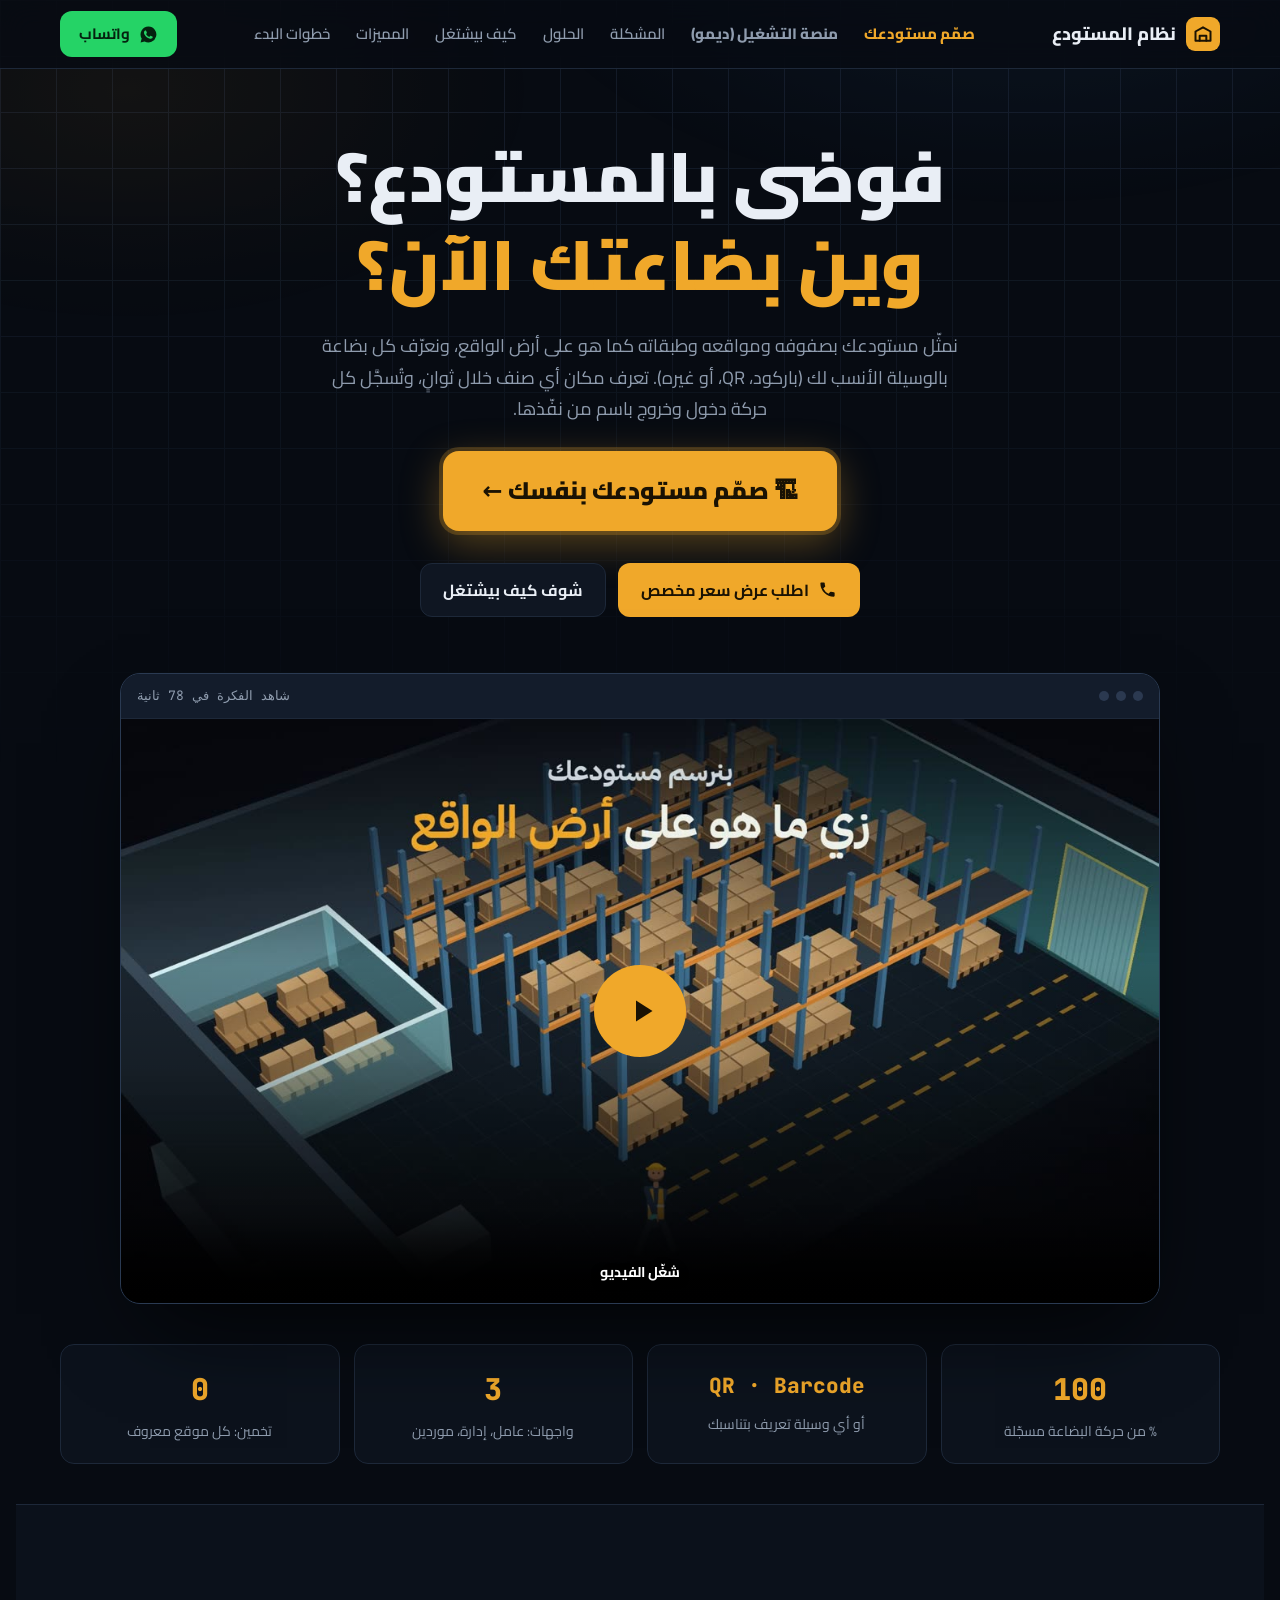
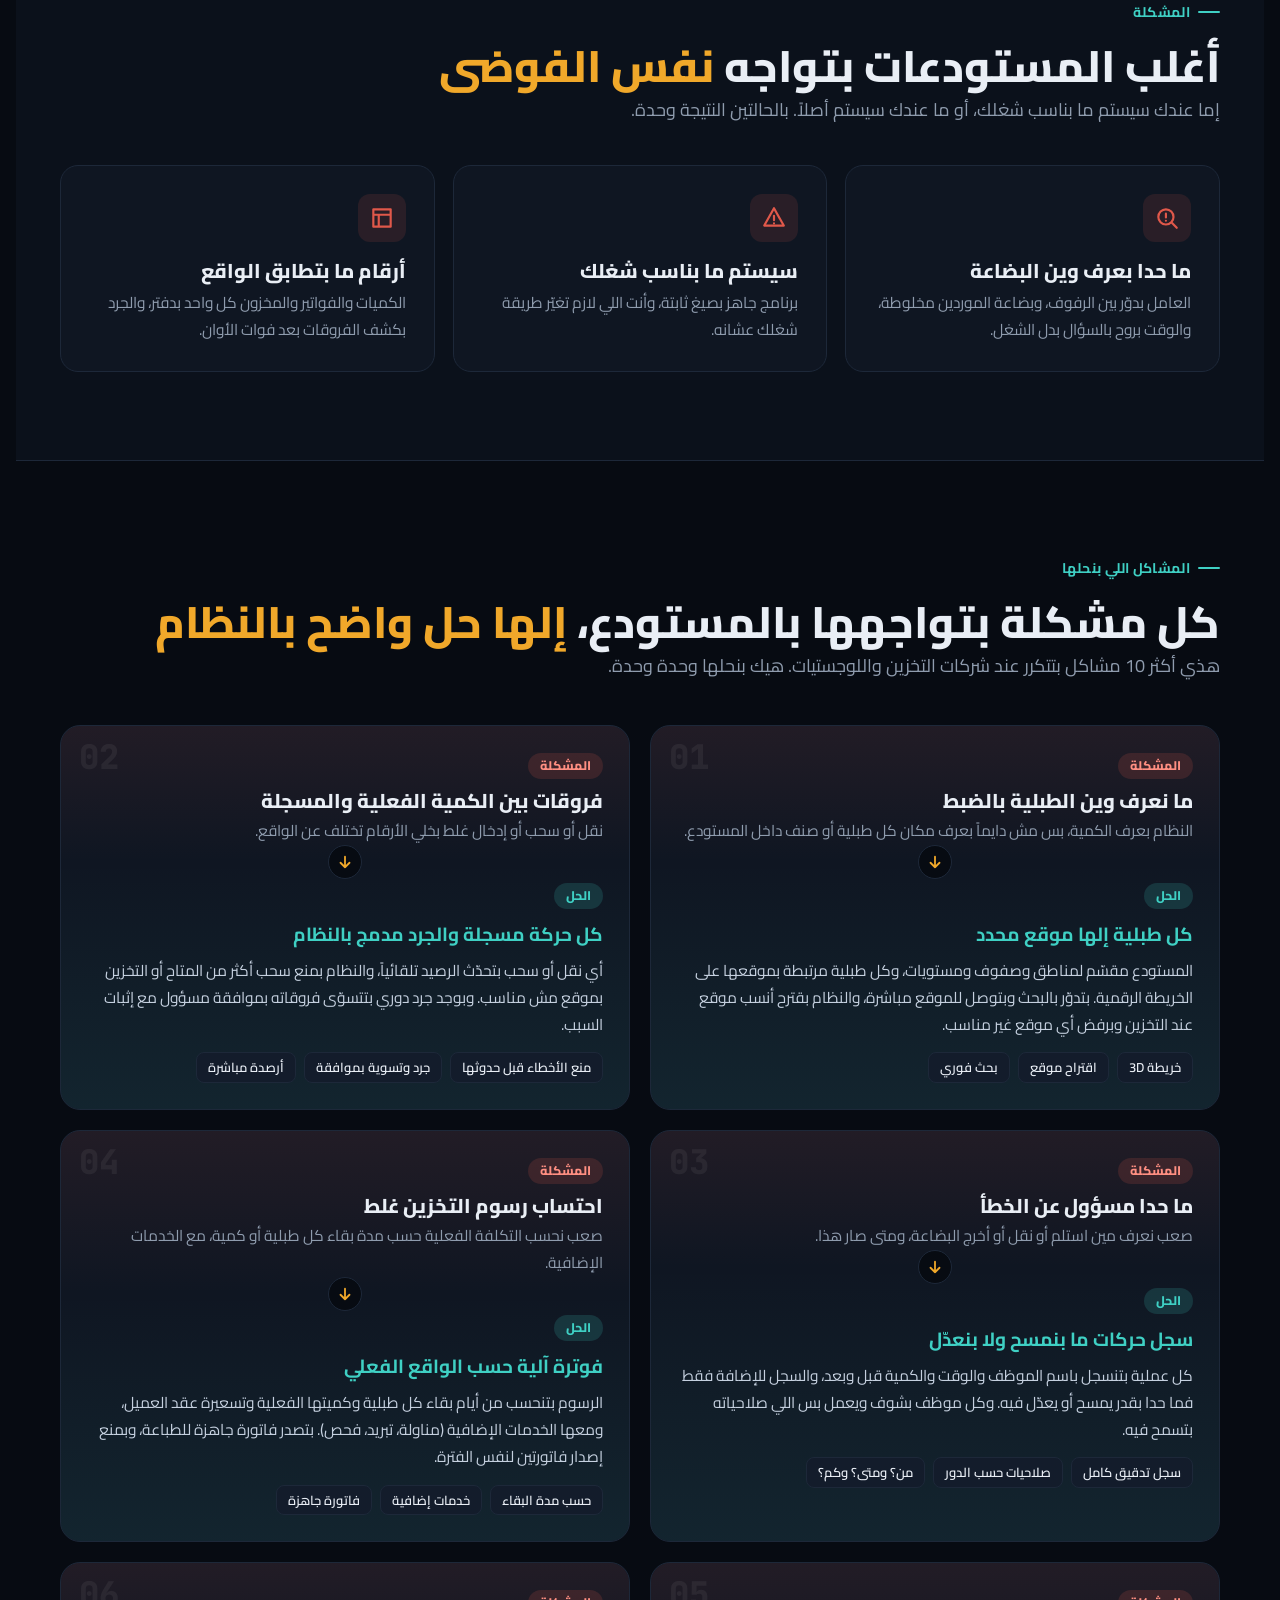
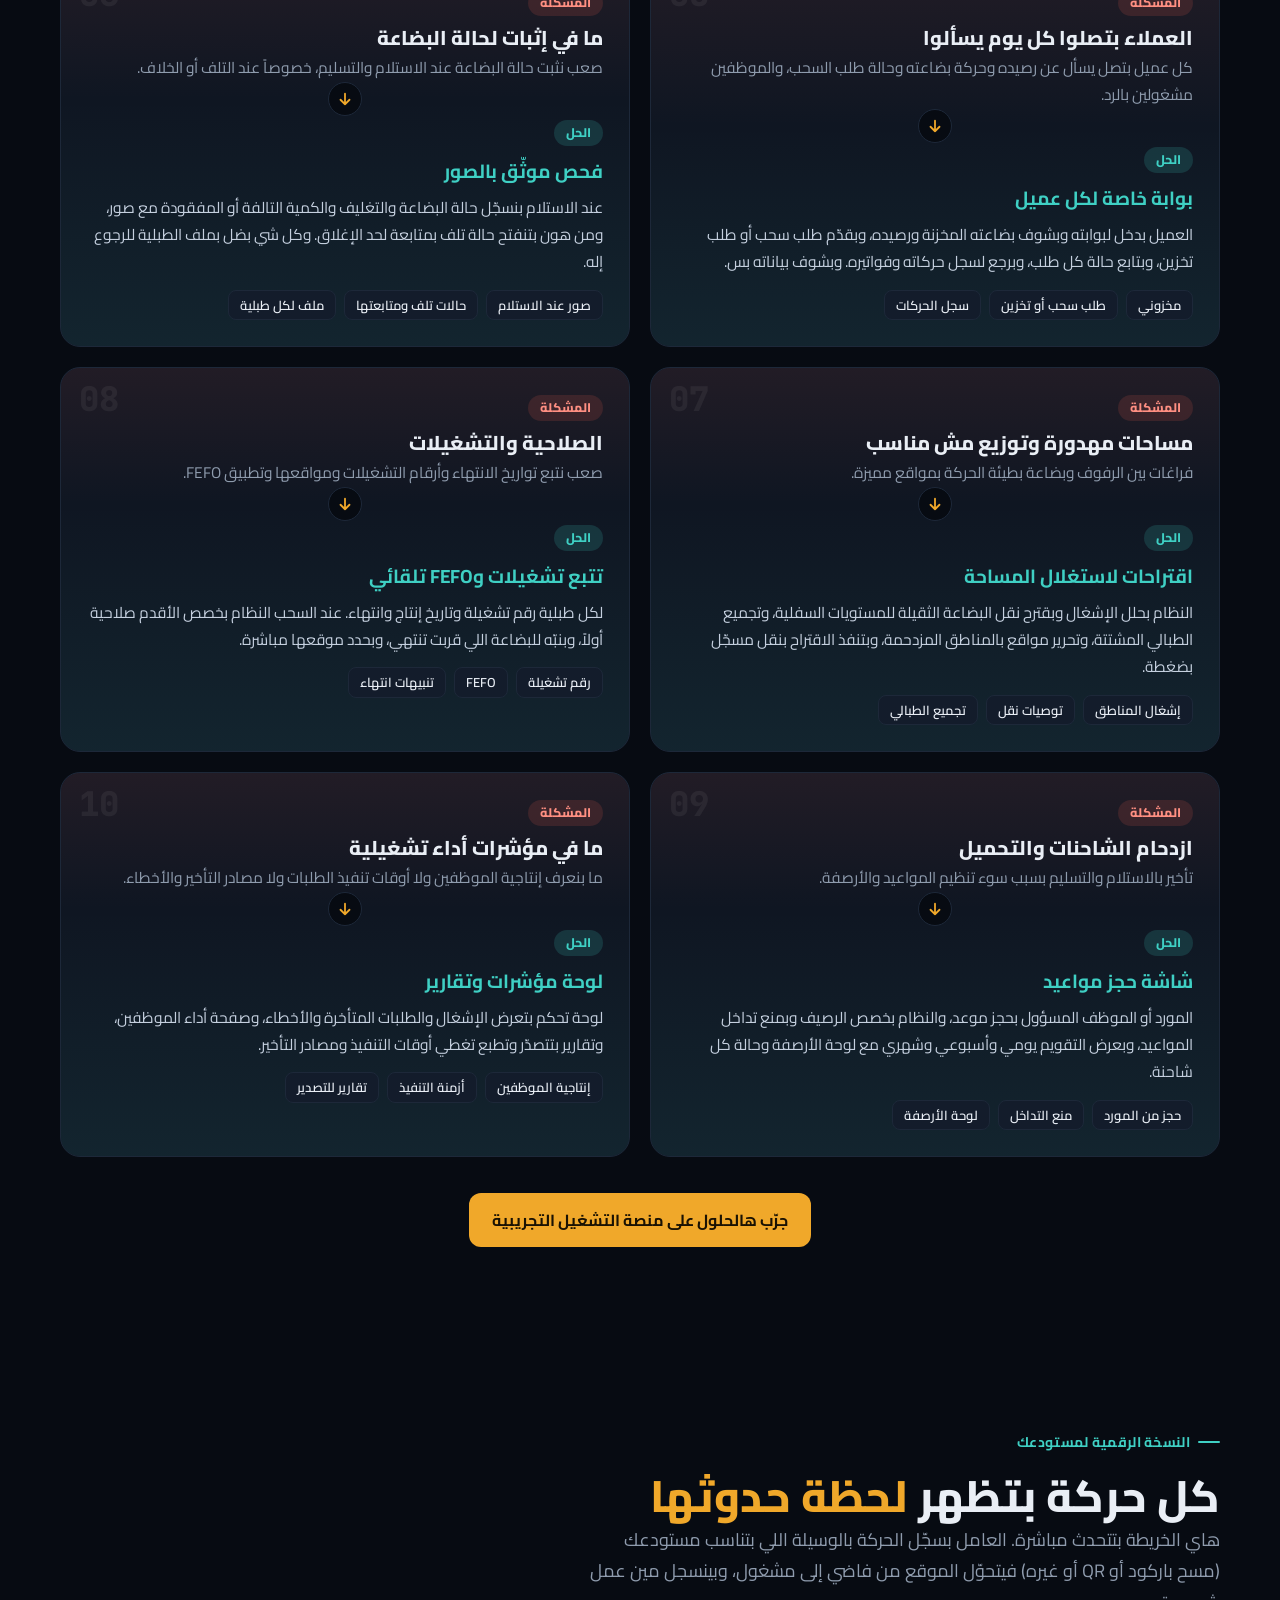
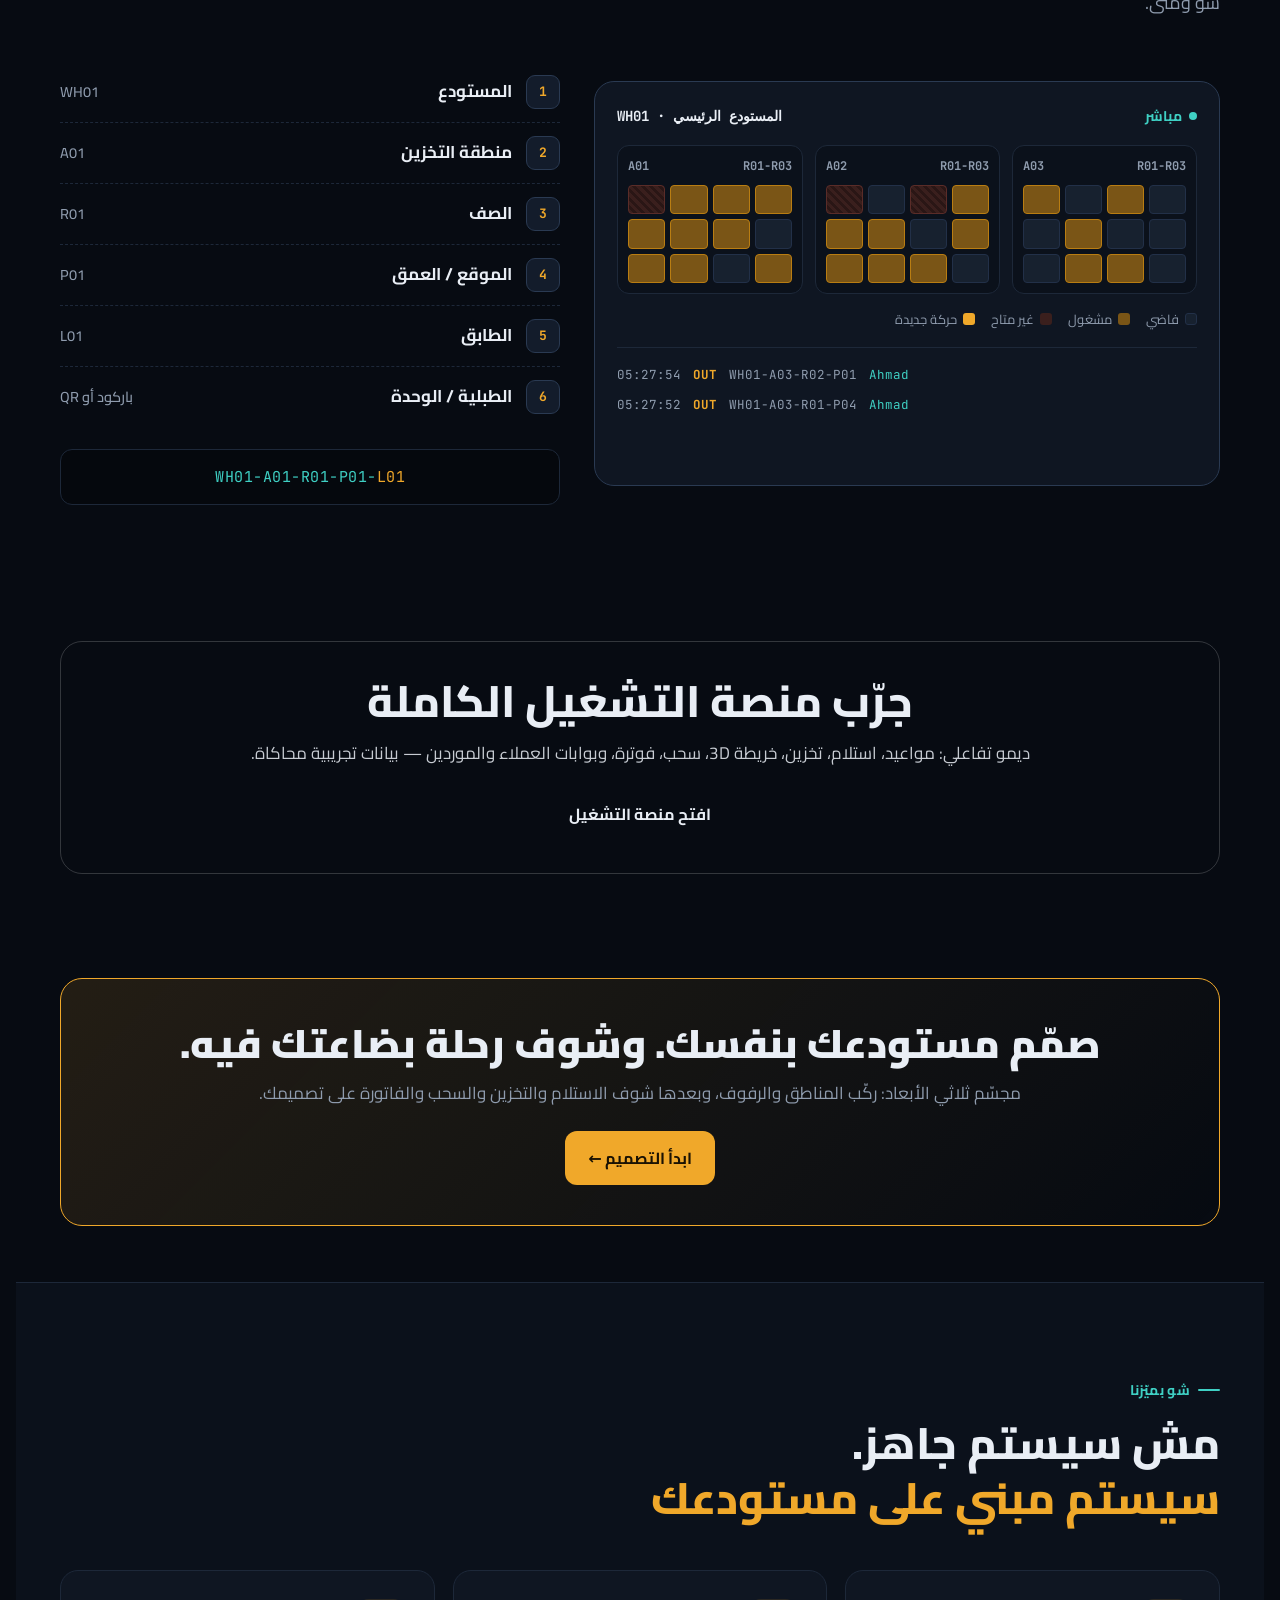
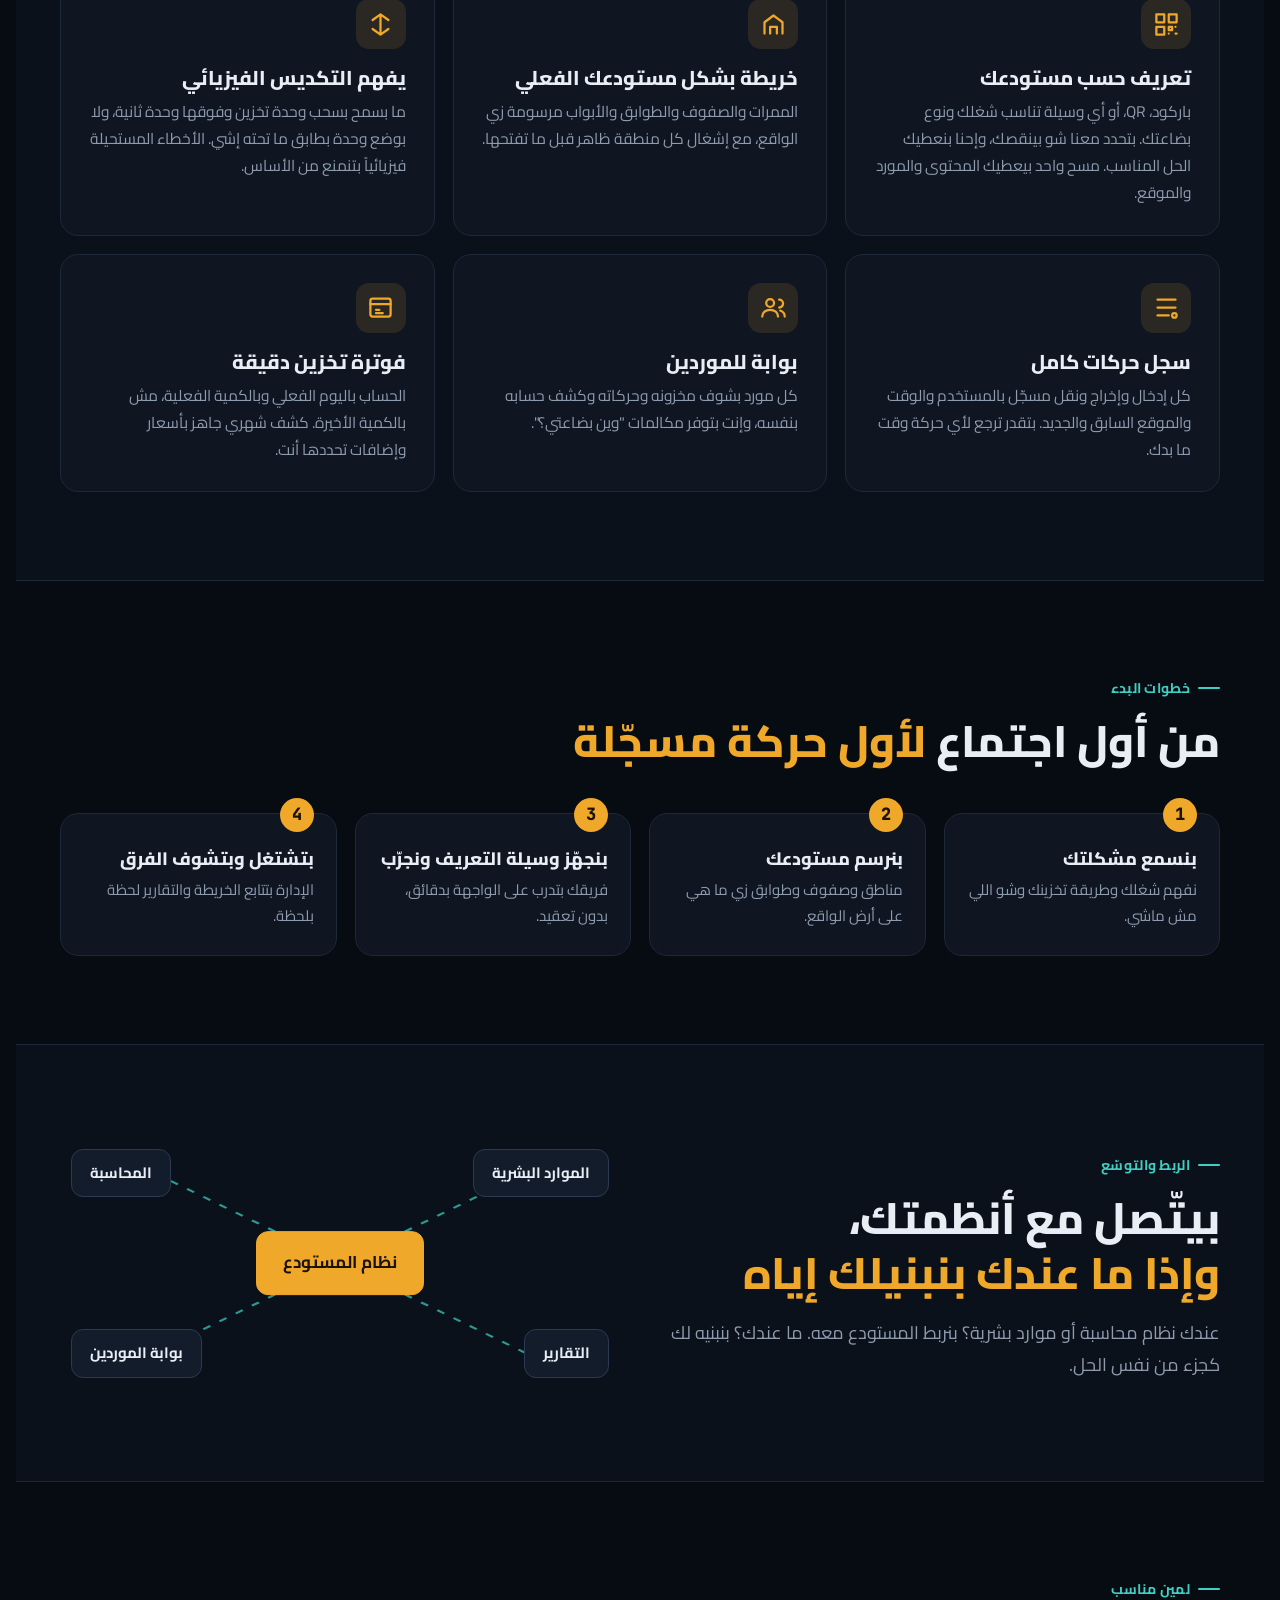
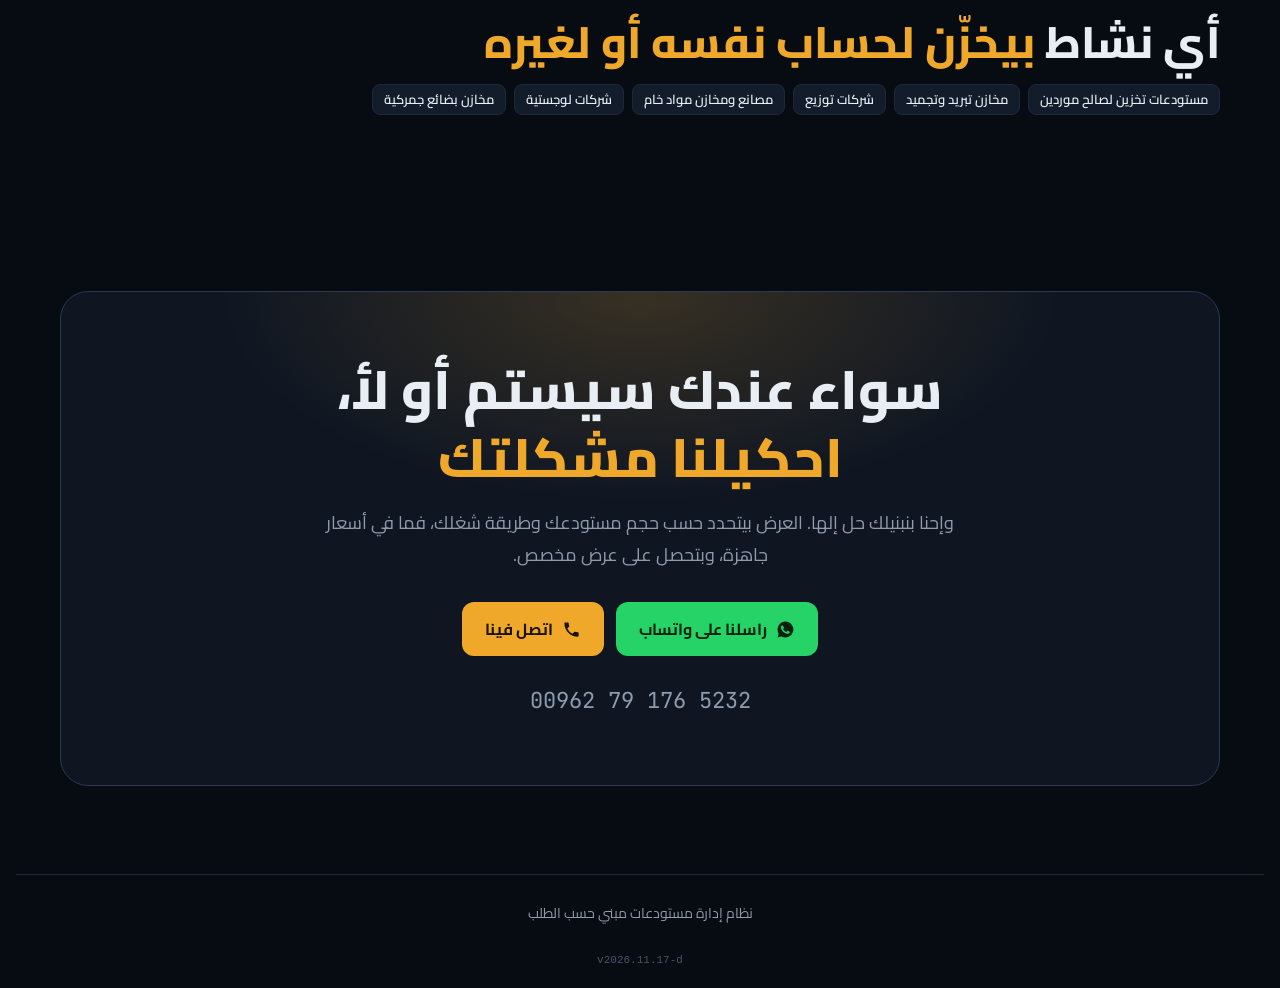
==== commit 8db12550: "Landing: add 10 problems-to-solutions section Co-Authored-By: Claude Sonnet 5.5 <noreply@anthropic.c" ====
--- a/index.html
+++ b/index.html
@@ -180,6 +180,24 @@
   .nav .btn span{display:none}
 }
 @media(prefers-reduced-motion:reduce){*{animation:none!important;transition:none!important}.rv{opacity:1;transform:none}}
+
+/* ---- problems -> solutions ---- */
+.sol-grid{display:grid;grid-template-columns:repeat(2,1fr);gap:20px;margin-top:44px}
+.sol{position:relative;border:1px solid var(--line);border-radius:20px;background:var(--panel);overflow:hidden;display:flex;flex-direction:column}
+.sol .sn{position:absolute;top:14px;left:18px;font-family:var(--mono);font-size:34px;font-weight:800;color:rgba(255,255,255,.06);line-height:1}
+.sol .sp{padding:24px 26px 18px;background:linear-gradient(180deg,rgba(224,88,74,.09),transparent)}
+.sol .ss{padding:18px 26px 26px;background:linear-gradient(0deg,rgba(63,208,196,.08),transparent);flex:1}
+.sol h3{font-size:20px;margin:8px 0 4px}.sol h4{font-size:19px;margin:8px 0 6px;color:var(--teal)}
+.sol p{color:var(--mute);font-size:15.5px;margin:0}
+.sol .ss p{color:#c5d0df}
+.sol .sa{height:0;position:relative;z-index:2;display:flex;justify-content:center}
+.sol .sa svg{width:34px;height:34px;padding:7px;margin-top:-17px;border-radius:50%;background:var(--bg);border:1px solid var(--line);color:var(--amber)}
+.tag{display:inline-block;font-size:12.5px;font-weight:800;padding:2px 12px;border-radius:99px}
+.tag.red{background:rgba(224,88,74,.16);color:#ff8f82}.tag.teal{background:rgba(63,208,196,.16);color:var(--teal)}
+.chips{display:flex;flex-wrap:wrap;gap:8px;margin-top:14px}
+.chips span{font-size:13px;font-weight:600;padding:3px 11px;border-radius:8px;border:1px solid var(--line);background:var(--panel2);color:var(--text)}
+.sol-cta{margin-top:36px;text-align:center}
+@media(max-width:820px){.sol-grid{grid-template-columns:1fr}}
 </style>
 </head>
 <body class="nojs">
@@ -187,7 +205,7 @@
 <header>
   <div class="wrap nav">
     <a href="#top" class="logo"><i><svg viewBox="0 0 24 24" fill="none" stroke="#1a1203" stroke-width="2.4" stroke-linecap="round" stroke-linejoin="round"><path d="M3 9l9-5 9 5v11H3z"/><path d="M8 20v-6h8v6"/></svg></i>نظام المستودع</a>
-    <nav class="links"><a href="designer.html" style="color:var(--amber);font-weight:800">صمّم مستودعك</a><a href="platform.html" style="font-weight:800">منصة التشغيل (ديمو)</a><a href="#problem">المشكلة</a><a href="#map">كيف بيشتغل</a><a href="#features">المميزات</a><a href="#steps">خطوات البدء</a></nav>
+    <nav class="links"><a href="designer.html" style="color:var(--amber);font-weight:800">صمّم مستودعك</a><a href="platform.html" style="font-weight:800">منصة التشغيل (ديمو)</a><a href="#problem">المشكلة</a><a href="#solutions">الحلول</a><a href="#map">كيف بيشتغل</a><a href="#features">المميزات</a><a href="#steps">خطوات البدء</a></nav>
     <a class="btn btn-wa" data-wa href="#contact"><svg viewBox="0 0 24 24" fill="currentColor"><path d="M12 2a10 10 0 00-8.6 15.1L2 22l5-1.3A10 10 0 1012 2zm5.2 14.2c-.2.6-1.3 1.2-1.8 1.2-.5.1-1 .2-3.3-.7-2.8-1.1-4.6-4-4.7-4.2-.1-.2-1.1-1.5-1.1-2.8 0-1.3.7-2 1-2.3.2-.3.5-.3.7-.3h.5c.2 0 .4 0 .6.5l.8 2c.1.2.1.4 0 .5l-.4.6-.3.4c-.1.2-.3.3-.1.6.2.3.7 1.2 1.5 1.9 1 .9 1.9 1.2 2.2 1.3.3.1.4.1.6-.1l.8-1c.2-.3.4-.2.6-.1l1.9.9c.3.1.5.2.5.3.1.1.1.6-.1 1.2z"/></svg><span>واتساب</span></a>
   </div>
 </header>
@@ -232,6 +250,57 @@
       <div class="pcard rv"><div class="ic"><svg viewBox="0 0 24 24" fill="none" stroke="currentColor" stroke-width="2" stroke-linecap="round" stroke-linejoin="round"><path d="M12 3l9 16H3z"/><path d="M12 10v4M12 17v.01"/></svg></div><h3>سيستم ما بناسب شغلك</h3><p>برنامج جاهز بصيغ ثابتة، وأنت اللي لازم تغيّر طريقة شغلك عشانه.</p></div>
       <div class="pcard rv"><div class="ic"><svg viewBox="0 0 24 24" fill="none" stroke="currentColor" stroke-width="2" stroke-linecap="round" stroke-linejoin="round"><path d="M4 4h16v16H4zM4 9h16M9 9v11"/></svg></div><h3>أرقام ما بتطابق الواقع</h3><p>الكميات والفواتير والمخزون كل واحد بدفتر، والجرد بكشف الفروقات بعد فوات الأوان.</p></div>
     </div>
+  </div>
+</section>
+
+<section id="solutions">
+  <div class="wrap">
+    <div class="eyebrow rv">المشاكل اللي بنحلها</div>
+    <h2 class="rv">كل مشكلة بتواجهها بالمستودع، <span class="hl">إلها حل واضح بالنظام</span></h2>
+    <p class="lead rv">هذي أكثر 10 مشاكل بتتكرر عند شركات التخزين واللوجستيات. هيك بنحلها وحدة وحدة.</p>
+    <div class="sol-grid">
+      <article class="sol rv"><div class="sn">01</div>
+        <div class="sp"><span class="tag red">المشكلة</span><h3>ما نعرف وين الطبلية بالضبط</h3><p>النظام بعرف الكمية، بس مش دايماً بعرف مكان كل طبلية أو صنف داخل المستودع.</p></div>
+        <div class="sa" aria-hidden="true"><svg viewBox="0 0 24 24" fill="none" stroke="currentColor" stroke-width="2.4" stroke-linecap="round" stroke-linejoin="round"><path d="M12 5v14M6 13l6 6 6-6"/></svg></div>
+        <div class="ss"><span class="tag teal">الحل</span><h4>كل طبلية إلها موقع محدد</h4><p>المستودع مقسّم لمناطق وصفوف ومستويات، وكل طبلية مرتبطة بموقعها على الخريطة الرقمية. بتدوّر بالبحث وبتوصل للموقع مباشرة، والنظام بقترح أنسب موقع عند التخزين وبرفض أي موقع غير مناسب.</p><div class="chips"><span>خريطة 3D</span><span>اقتراح موقع</span><span>بحث فوري</span></div></div></article>
+      <article class="sol rv"><div class="sn">02</div>
+        <div class="sp"><span class="tag red">المشكلة</span><h3>فروقات بين الكمية الفعلية والمسجلة</h3><p>نقل أو سحب أو إدخال غلط بخلي الأرقام تختلف عن الواقع.</p></div>
+        <div class="sa" aria-hidden="true"><svg viewBox="0 0 24 24" fill="none" stroke="currentColor" stroke-width="2.4" stroke-linecap="round" stroke-linejoin="round"><path d="M12 5v14M6 13l6 6 6-6"/></svg></div>
+        <div class="ss"><span class="tag teal">الحل</span><h4>كل حركة مسجلة والجرد مدمج بالنظام</h4><p>أي نقل أو سحب بتحدّث الرصيد تلقائياً، والنظام بمنع سحب أكثر من المتاح أو التخزين بموقع مش مناسب. وبوجد جرد دوري بتتسوّى فروقاته بموافقة مسؤول مع إثبات السبب.</p><div class="chips"><span>منع الأخطاء قبل حدوثها</span><span>جرد وتسوية بموافقة</span><span>أرصدة مباشرة</span></div></div></article>
+      <article class="sol rv"><div class="sn">03</div>
+        <div class="sp"><span class="tag red">المشكلة</span><h3>ما حدا مسؤول عن الخطأ</h3><p>صعب نعرف مين استلم أو نقل أو أخرج البضاعة، ومتى صار هذا.</p></div>
+        <div class="sa" aria-hidden="true"><svg viewBox="0 0 24 24" fill="none" stroke="currentColor" stroke-width="2.4" stroke-linecap="round" stroke-linejoin="round"><path d="M12 5v14M6 13l6 6 6-6"/></svg></div>
+        <div class="ss"><span class="tag teal">الحل</span><h4>سجل حركات ما بنمسح ولا بنعدّل</h4><p>كل عملية بتنسجل باسم الموظف والوقت والكمية قبل وبعد، والسجل للإضافة فقط فما حدا بقدر يمسح أو يعدّل فيه. وكل موظف بشوف ويعمل بس اللي صلاحياته بتسمح فيه.</p><div class="chips"><span>سجل تدقيق كامل</span><span>صلاحيات حسب الدور</span><span>من؟ ومتى؟ وكم؟</span></div></div></article>
+      <article class="sol rv"><div class="sn">04</div>
+        <div class="sp"><span class="tag red">المشكلة</span><h3>احتساب رسوم التخزين غلط</h3><p>صعب نحسب التكلفة الفعلية حسب مدة بقاء كل طبلية أو كمية، مع الخدمات الإضافية.</p></div>
+        <div class="sa" aria-hidden="true"><svg viewBox="0 0 24 24" fill="none" stroke="currentColor" stroke-width="2.4" stroke-linecap="round" stroke-linejoin="round"><path d="M12 5v14M6 13l6 6 6-6"/></svg></div>
+        <div class="ss"><span class="tag teal">الحل</span><h4>فوترة آلية حسب الواقع الفعلي</h4><p>الرسوم بتنحسب من أيام بقاء كل طبلية وكميتها الفعلية وتسعيرة عقد العميل، ومعها الخدمات الإضافية (مناولة، تبريد، فحص). بتصدر فاتورة جاهزة للطباعة، وبمنع إصدار فاتورتين لنفس الفترة.</p><div class="chips"><span>حسب مدة البقاء</span><span>خدمات إضافية</span><span>فاتورة جاهزة</span></div></div></article>
+      <article class="sol rv"><div class="sn">05</div>
+        <div class="sp"><span class="tag red">المشكلة</span><h3>العملاء بتصلوا كل يوم يسألوا</h3><p>كل عميل بتصل يسأل عن رصيده وحركة بضاعته وحالة طلب السحب، والموظفين مشغولين بالرد.</p></div>
+        <div class="sa" aria-hidden="true"><svg viewBox="0 0 24 24" fill="none" stroke="currentColor" stroke-width="2.4" stroke-linecap="round" stroke-linejoin="round"><path d="M12 5v14M6 13l6 6 6-6"/></svg></div>
+        <div class="ss"><span class="tag teal">الحل</span><h4>بوابة خاصة لكل عميل</h4><p>العميل بدخل لبوابته وبشوف بضاعته المخزنة ورصيده، وبقدّم طلب سحب أو طلب تخزين، وبتابع حالة كل طلب، وبرجع لسجل حركاته وفواتيره. وبشوف بياناته بس.</p><div class="chips"><span>مخزوني</span><span>طلب سحب أو تخزين</span><span>سجل الحركات</span></div></div></article>
+      <article class="sol rv"><div class="sn">06</div>
+        <div class="sp"><span class="tag red">المشكلة</span><h3>ما في إثبات لحالة البضاعة</h3><p>صعب نثبت حالة البضاعة عند الاستلام والتسليم، خصوصاً عند التلف أو الخلاف.</p></div>
+        <div class="sa" aria-hidden="true"><svg viewBox="0 0 24 24" fill="none" stroke="currentColor" stroke-width="2.4" stroke-linecap="round" stroke-linejoin="round"><path d="M12 5v14M6 13l6 6 6-6"/></svg></div>
+        <div class="ss"><span class="tag teal">الحل</span><h4>فحص موثّق بالصور</h4><p>عند الاستلام بنسجّل حالة البضاعة والتغليف والكمية التالفة أو المفقودة مع صور، ومن هون بتنفتح حالة تلف بمتابعة لحد الإغلاق. وكل شي بضل بملف الطبلية للرجوع إله.</p><div class="chips"><span>صور عند الاستلام</span><span>حالات تلف ومتابعتها</span><span>ملف لكل طبلية</span></div></div></article>
+      <article class="sol rv"><div class="sn">07</div>
+        <div class="sp"><span class="tag red">المشكلة</span><h3>مساحات مهدورة وتوزيع مش مناسب</h3><p>فراغات بين الرفوف وبضاعة بطيئة الحركة بمواقع مميزة.</p></div>
+        <div class="sa" aria-hidden="true"><svg viewBox="0 0 24 24" fill="none" stroke="currentColor" stroke-width="2.4" stroke-linecap="round" stroke-linejoin="round"><path d="M12 5v14M6 13l6 6 6-6"/></svg></div>
+        <div class="ss"><span class="tag teal">الحل</span><h4>اقتراحات لاستغلال المساحة</h4><p>النظام بحلل الإشغال وبقترح نقل البضاعة الثقيلة للمستويات السفلية، وتجميع الطبالي المشتتة، وتحرير مواقع بالمناطق المزدحمة، وبتنفذ الاقتراح بنقل مسجّل بضغطة.</p><div class="chips"><span>إشغال المناطق</span><span>توصيات نقل</span><span>تجميع الطبالي</span></div></div></article>
+      <article class="sol rv"><div class="sn">08</div>
+        <div class="sp"><span class="tag red">المشكلة</span><h3>الصلاحية والتشغيلات</h3><p>صعب نتبع تواريخ الانتهاء وأرقام التشغيلات ومواقعها وتطبيق FEFO.</p></div>
+        <div class="sa" aria-hidden="true"><svg viewBox="0 0 24 24" fill="none" stroke="currentColor" stroke-width="2.4" stroke-linecap="round" stroke-linejoin="round"><path d="M12 5v14M6 13l6 6 6-6"/></svg></div>
+        <div class="ss"><span class="tag teal">الحل</span><h4>تتبع تشغيلات وFEFO تلقائي</h4><p>لكل طبلية رقم تشغيلة وتاريخ إنتاج وانتهاء. عند السحب النظام بخصص الأقدم صلاحية أولاً، وبنبّه للبضاعة اللي قربت تنتهي، وبحدد موقعها مباشرة.</p><div class="chips"><span>رقم تشغيلة</span><span>FEFO</span><span>تنبيهات انتهاء</span></div></div></article>
+      <article class="sol rv"><div class="sn">09</div>
+        <div class="sp"><span class="tag red">المشكلة</span><h3>ازدحام الشاحنات والتحميل</h3><p>تأخير بالاستلام والتسليم بسبب سوء تنظيم المواعيد والأرصفة.</p></div>
+        <div class="sa" aria-hidden="true"><svg viewBox="0 0 24 24" fill="none" stroke="currentColor" stroke-width="2.4" stroke-linecap="round" stroke-linejoin="round"><path d="M12 5v14M6 13l6 6 6-6"/></svg></div>
+        <div class="ss"><span class="tag teal">الحل</span><h4>شاشة حجز مواعيد</h4><p>المورد أو الموظف المسؤول بحجز موعد، والنظام بخصص الرصيف وبمنع تداخل المواعيد، وبعرض التقويم يومي وأسبوعي وشهري مع لوحة الأرصفة وحالة كل شاحنة.</p><div class="chips"><span>حجز من المورد</span><span>منع التداخل</span><span>لوحة الأرصفة</span></div></div></article>
+      <article class="sol rv"><div class="sn">10</div>
+        <div class="sp"><span class="tag red">المشكلة</span><h3>ما في مؤشرات أداء تشغيلية</h3><p>ما بنعرف إنتاجية الموظفين ولا أوقات تنفيذ الطلبات ولا مصادر التأخير والأخطاء.</p></div>
+        <div class="sa" aria-hidden="true"><svg viewBox="0 0 24 24" fill="none" stroke="currentColor" stroke-width="2.4" stroke-linecap="round" stroke-linejoin="round"><path d="M12 5v14M6 13l6 6 6-6"/></svg></div>
+        <div class="ss"><span class="tag teal">الحل</span><h4>لوحة مؤشرات وتقارير</h4><p>لوحة تحكم بتعرض الإشغال والطلبات المتأخرة والأخطاء، وصفحة أداء الموظفين، وتقارير بتتصدّر وتطبع تغطي أوقات التنفيذ ومصادر التأخير.</p><div class="chips"><span>إنتاجية الموظفين</span><span>أزمنة التنفيذ</span><span>تقارير للتصدير</span></div></div></article>
+    </div>
+    <div class="sol-cta rv"><a class="btn btn-call" href="platform.html">جرّب هالحلول على منصة التشغيل التجريبية</a></div>
   </div>
 </section>
 
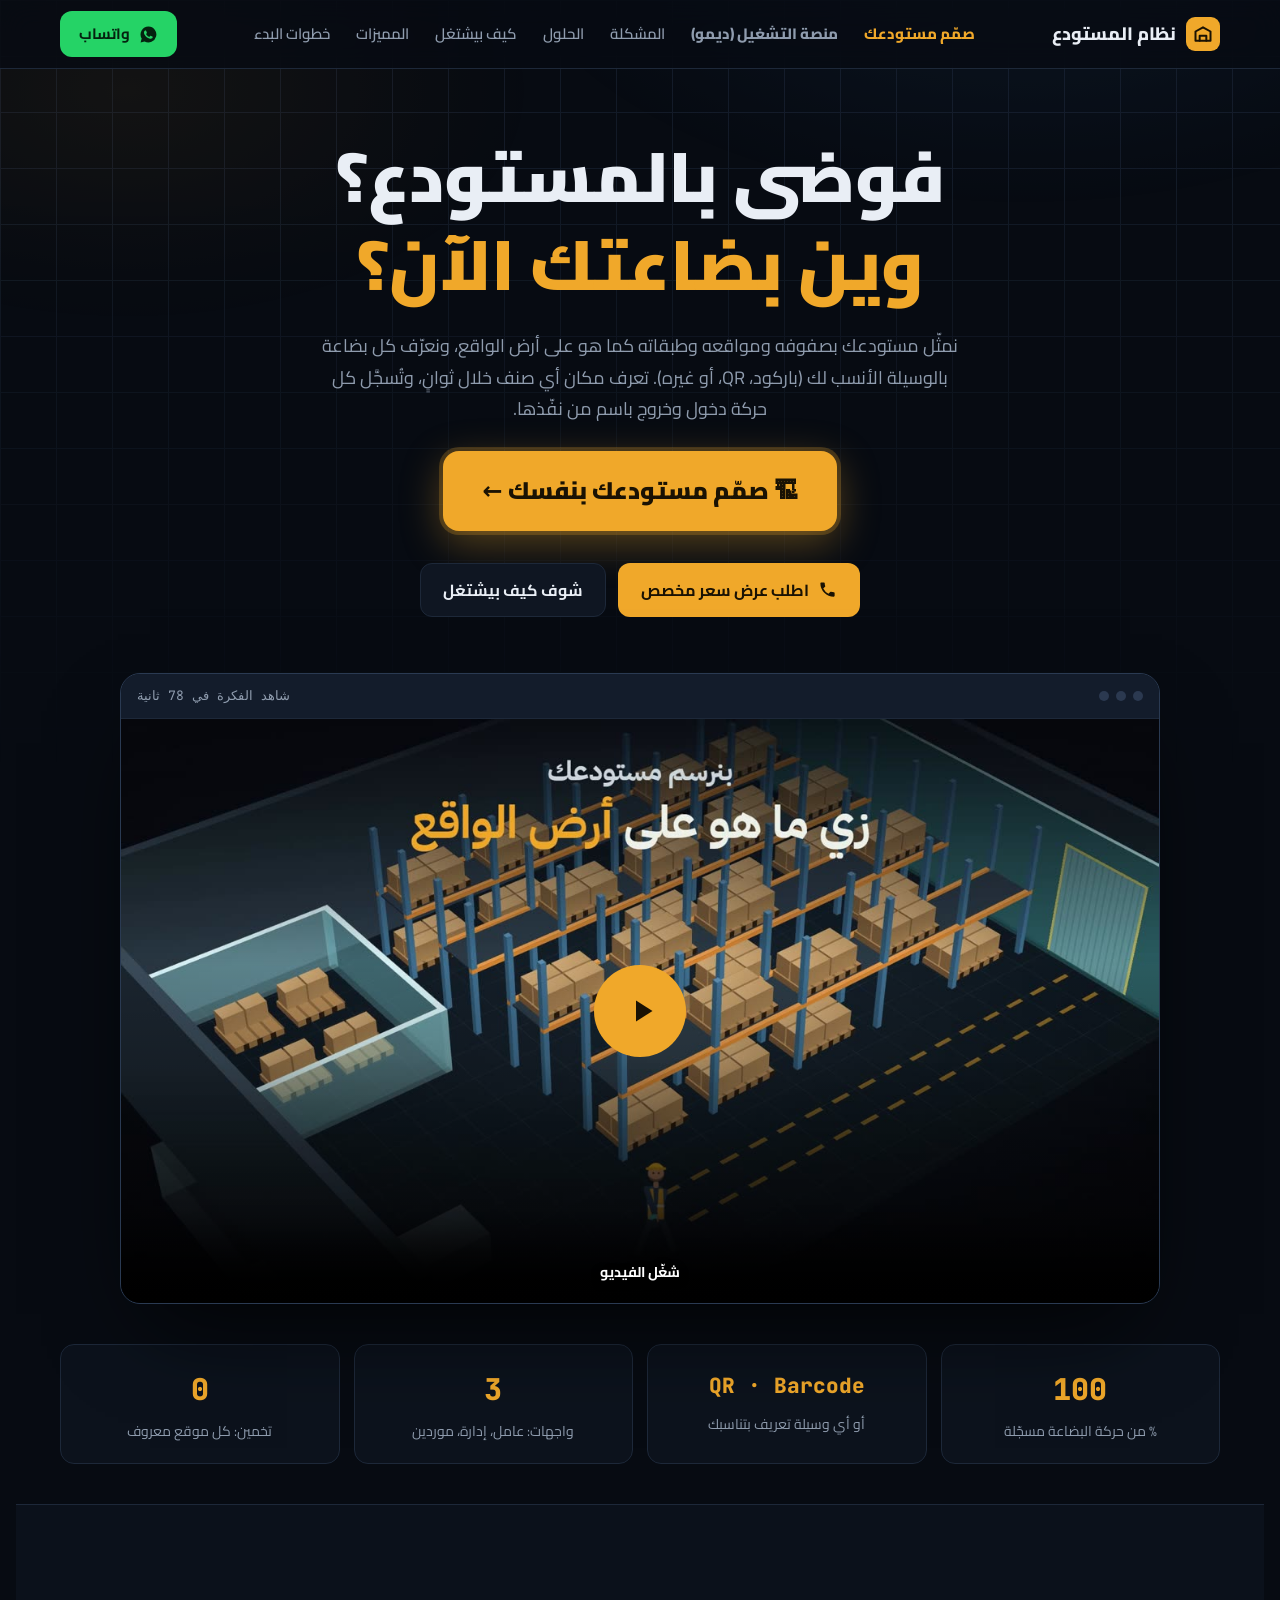
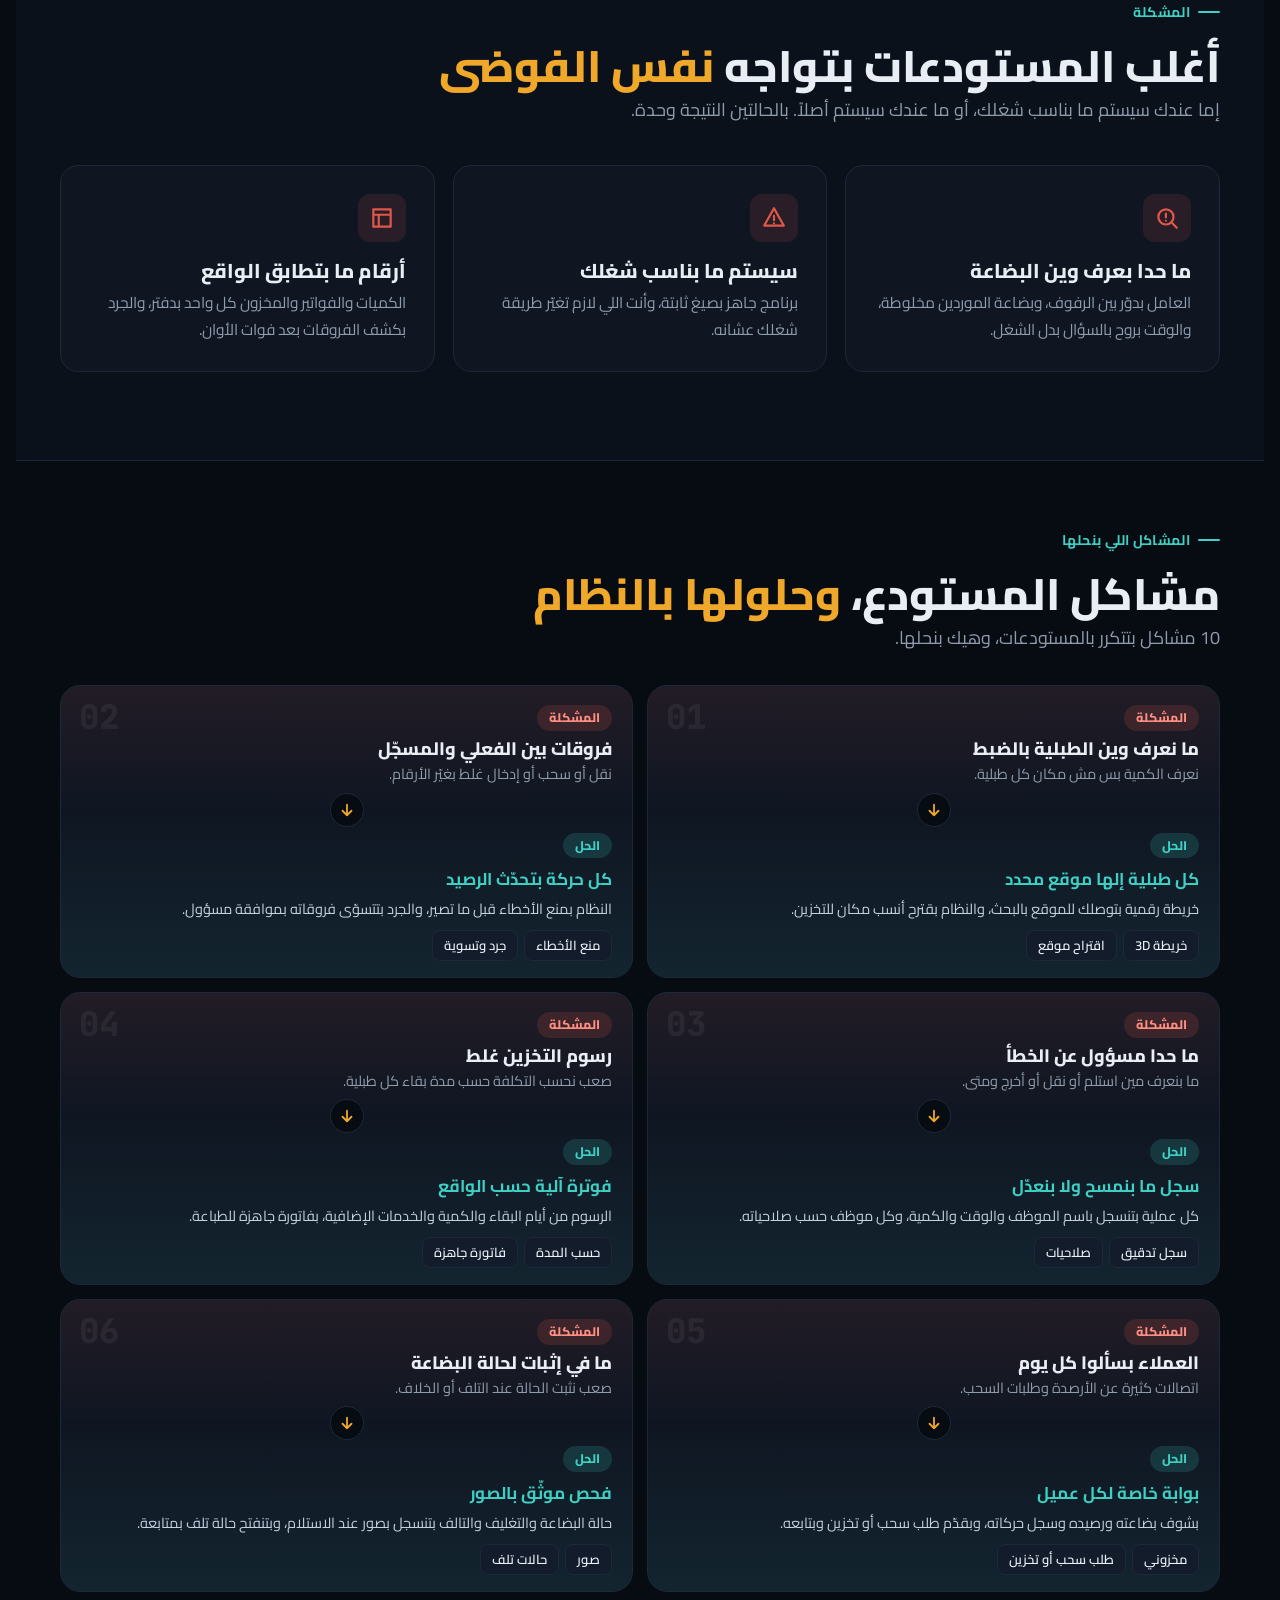
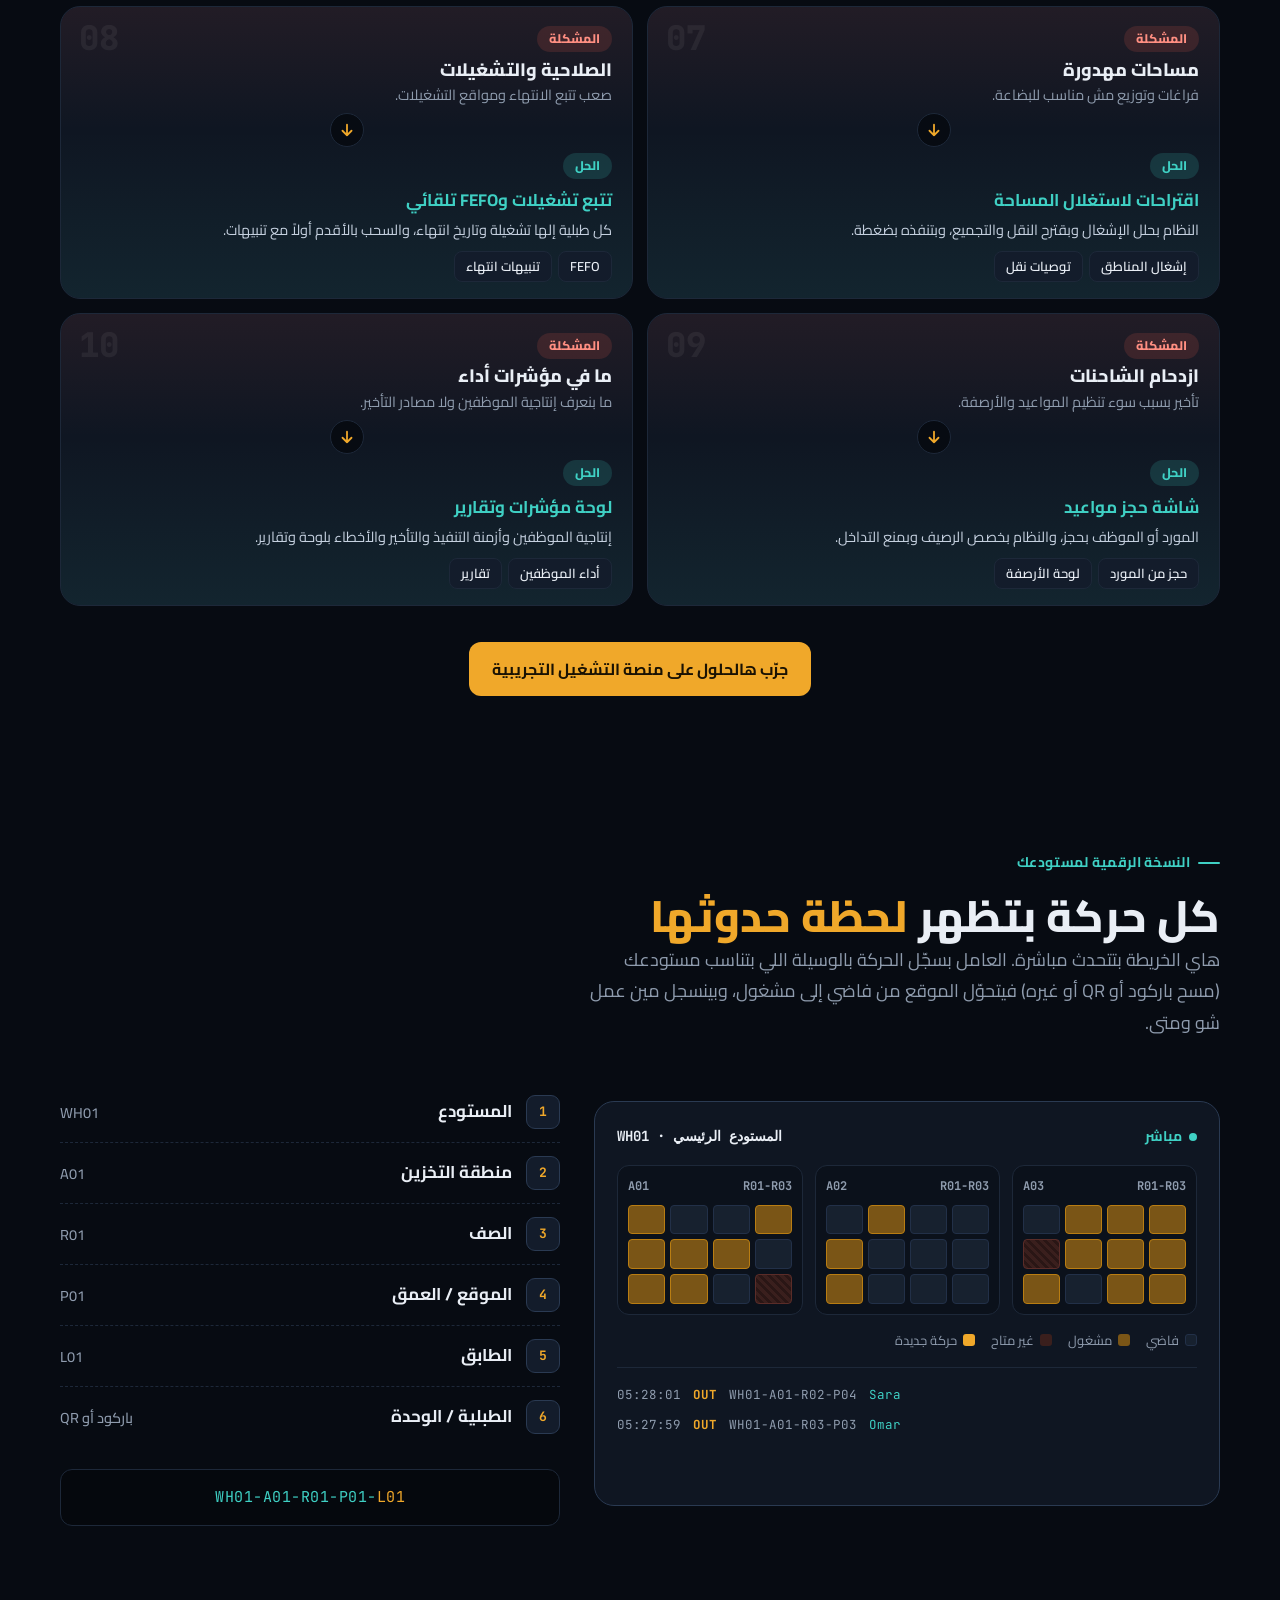
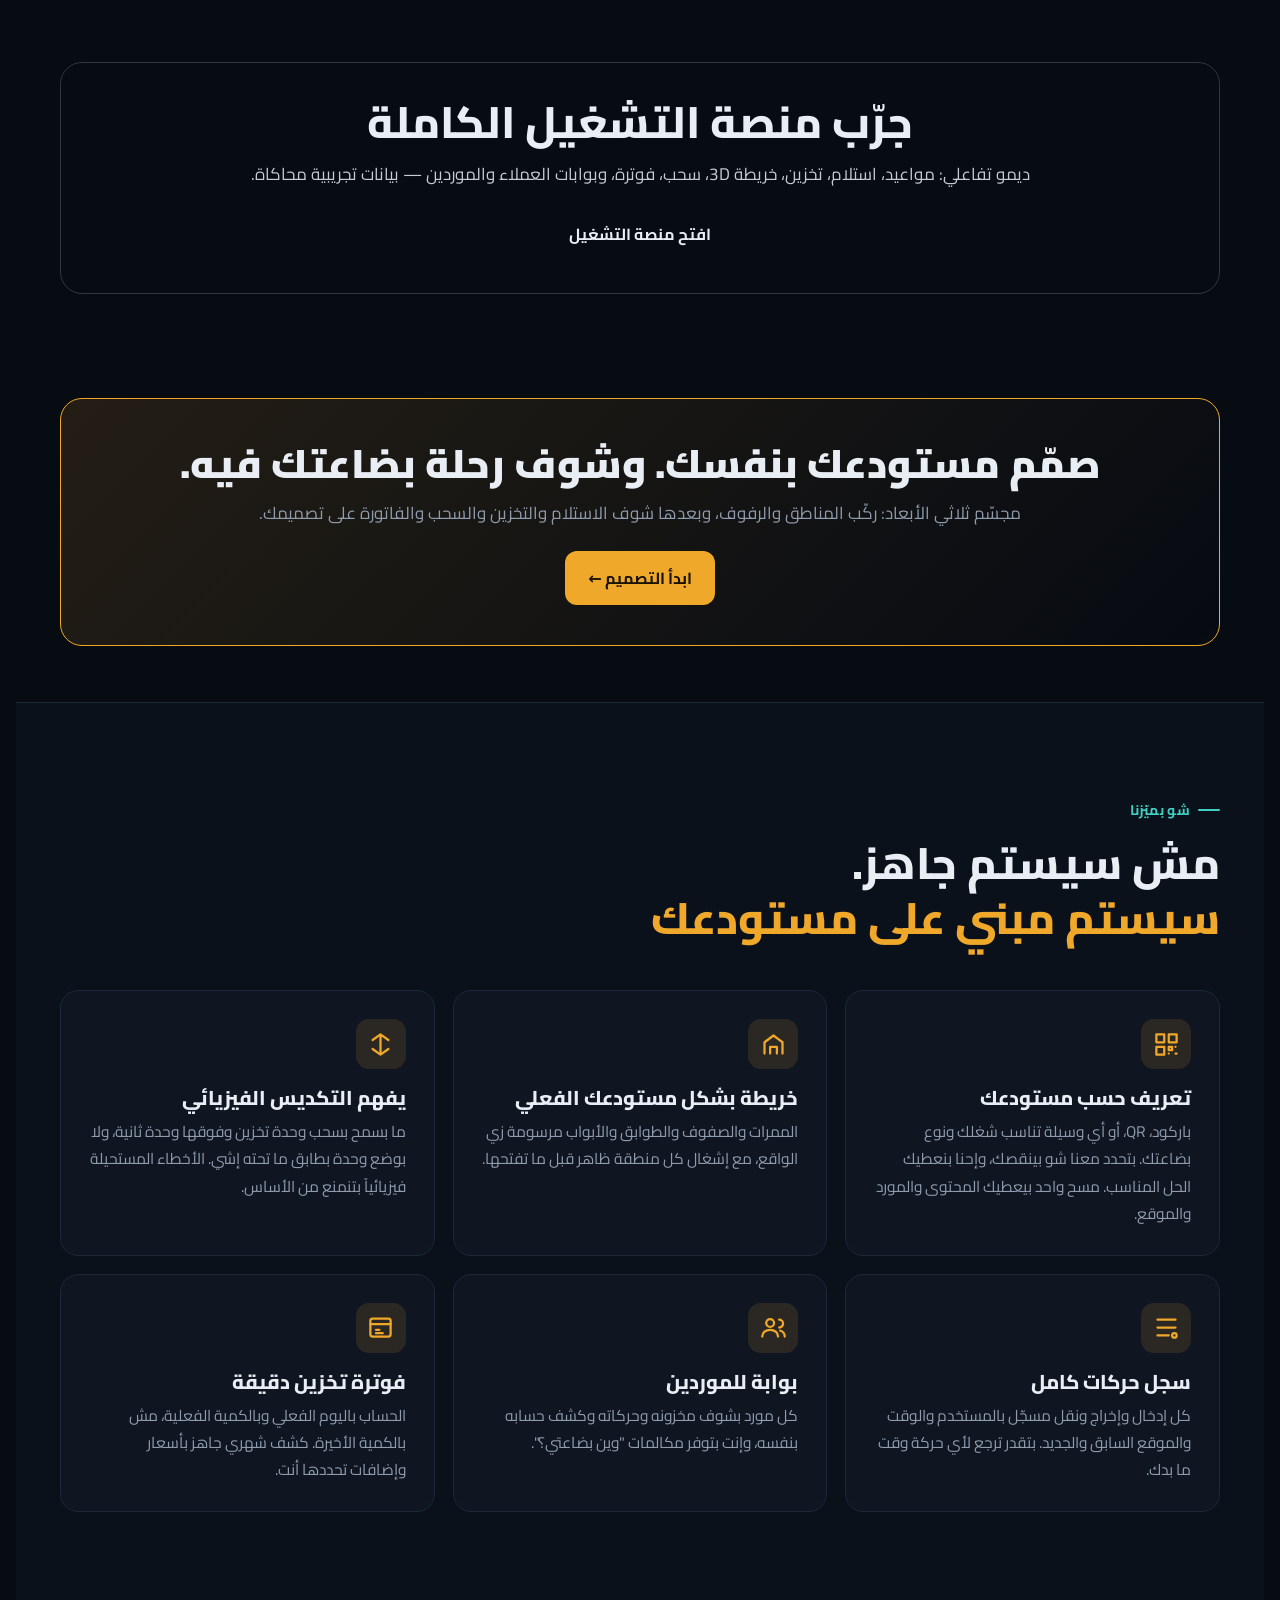
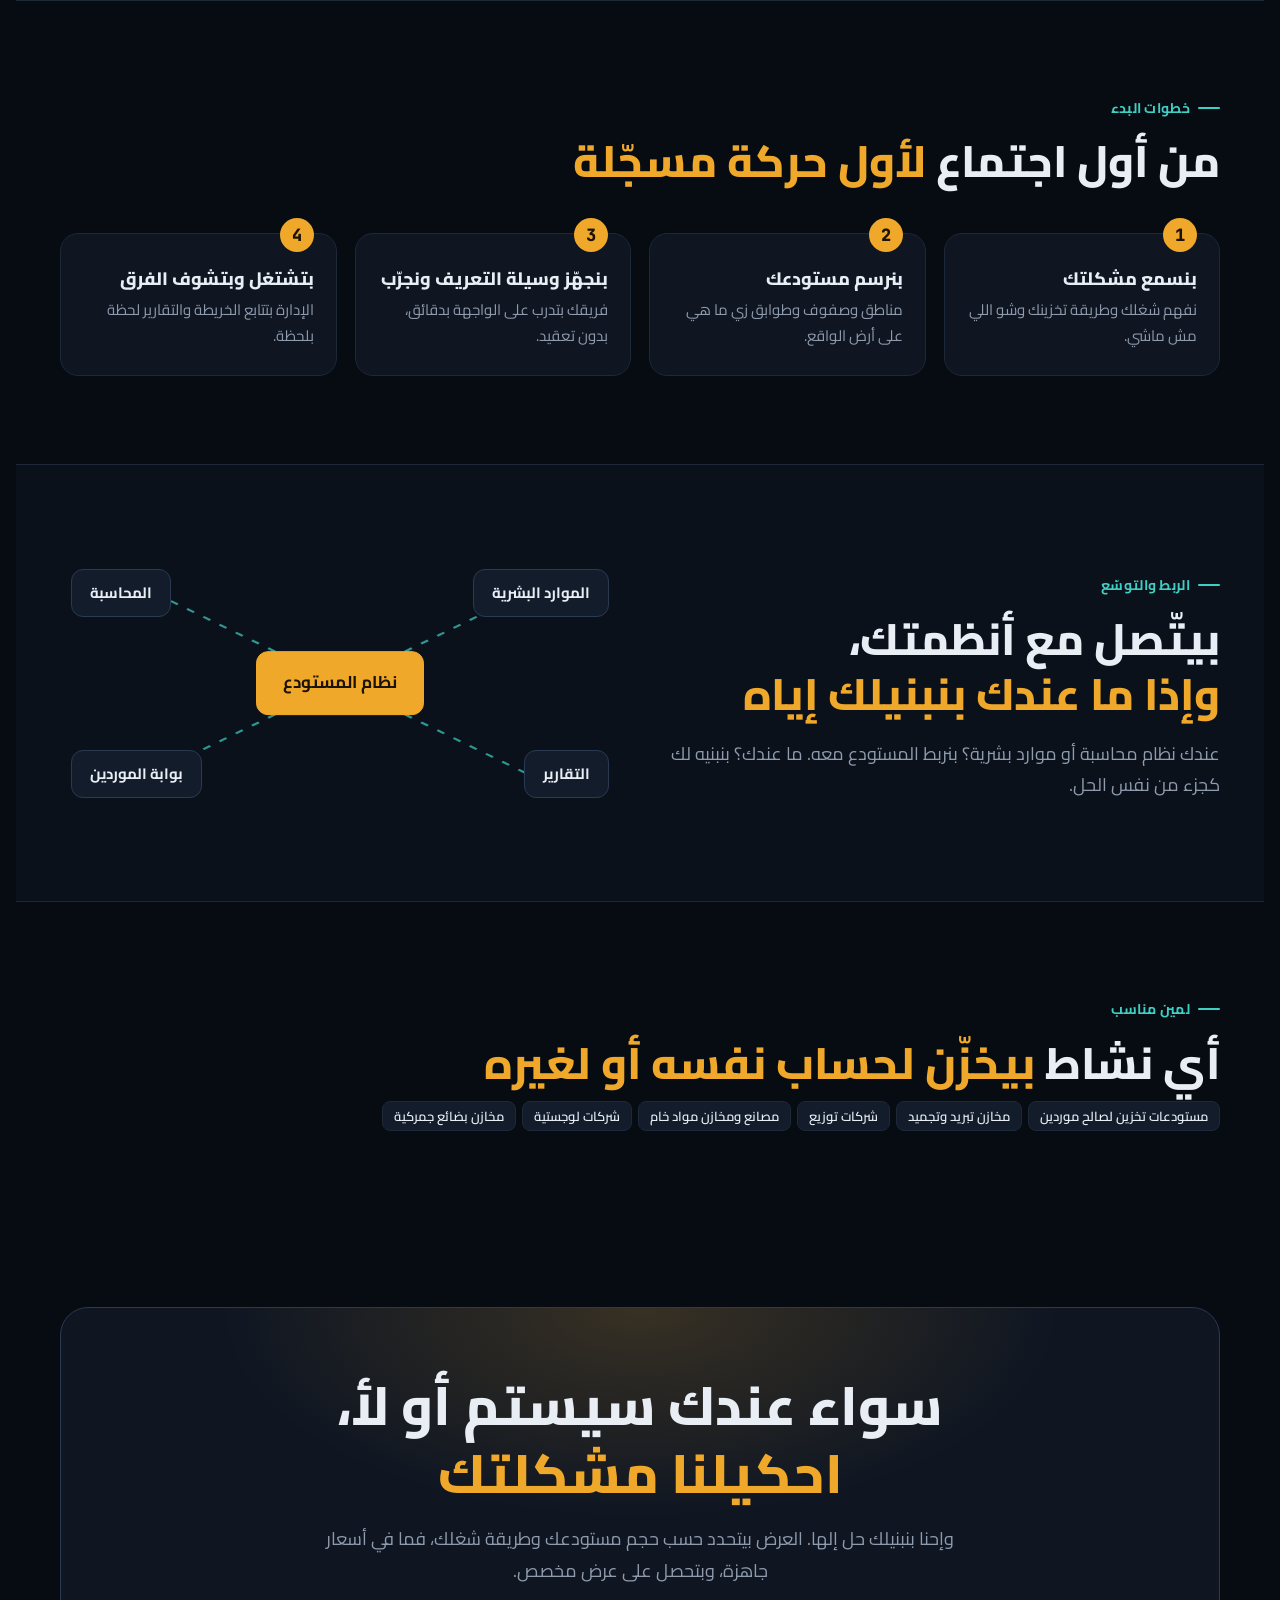
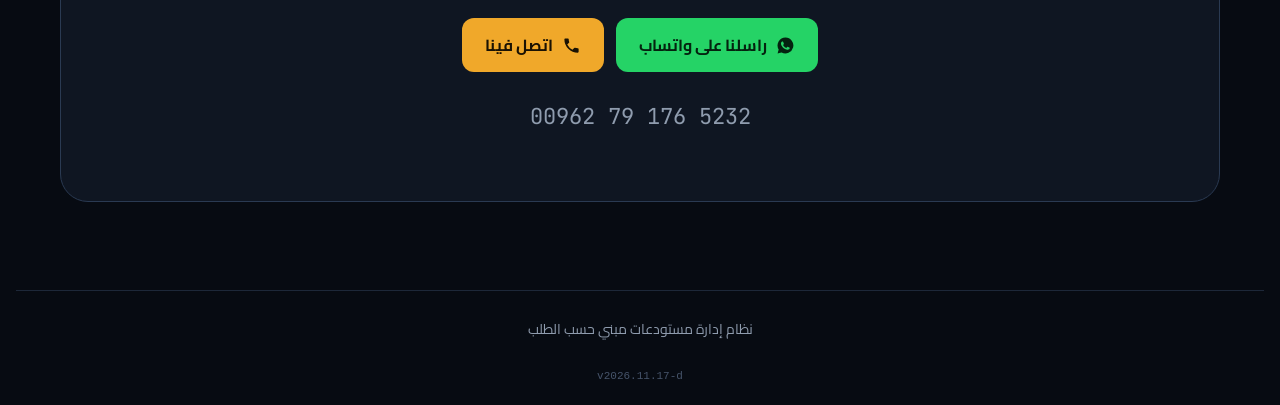
==== commit b532c2ad: "Landing: shorten problems/solutions section Co-Authored-By: Claude Sonnet 5.5 <noreply@anthropic.com" ====
--- a/index.html
+++ b/index.html
@@ -182,19 +182,19 @@
 @media(prefers-reduced-motion:reduce){*{animation:none!important;transition:none!important}.rv{opacity:1;transform:none}}
 
 /* ---- problems -> solutions ---- */
-.sol-grid{display:grid;grid-template-columns:repeat(2,1fr);gap:20px;margin-top:44px}
+.sol-grid{display:grid;grid-template-columns:repeat(2,1fr);gap:14px;margin-top:32px}
 .sol{position:relative;border:1px solid var(--line);border-radius:20px;background:var(--panel);overflow:hidden;display:flex;flex-direction:column}
 .sol .sn{position:absolute;top:14px;left:18px;font-family:var(--mono);font-size:34px;font-weight:800;color:rgba(255,255,255,.06);line-height:1}
-.sol .sp{padding:24px 26px 18px;background:linear-gradient(180deg,rgba(224,88,74,.09),transparent)}
-.sol .ss{padding:18px 26px 26px;background:linear-gradient(0deg,rgba(63,208,196,.08),transparent);flex:1}
-.sol h3{font-size:20px;margin:8px 0 4px}.sol h4{font-size:19px;margin:8px 0 6px;color:var(--teal)}
-.sol p{color:var(--mute);font-size:15.5px;margin:0}
+.sol .sp{padding:16px 20px 24px;background:linear-gradient(180deg,rgba(224,88,74,.09),transparent)}
+.sol .ss{padding:20px 20px 16px;background:linear-gradient(0deg,rgba(63,208,196,.08),transparent);flex:1}
+.sol h3{font-size:18px;margin:6px 0 2px}.sol h4{font-size:17px;margin:6px 0 2px;color:var(--teal)}
+.sol p{color:var(--mute);font-size:14.5px;line-height:1.6;margin:0}
 .sol .ss p{color:#c5d0df}
 .sol .sa{height:0;position:relative;z-index:2;display:flex;justify-content:center}
 .sol .sa svg{width:34px;height:34px;padding:7px;margin-top:-17px;border-radius:50%;background:var(--bg);border:1px solid var(--line);color:var(--amber)}
 .tag{display:inline-block;font-size:12.5px;font-weight:800;padding:2px 12px;border-radius:99px}
 .tag.red{background:rgba(224,88,74,.16);color:#ff8f82}.tag.teal{background:rgba(63,208,196,.16);color:var(--teal)}
-.chips{display:flex;flex-wrap:wrap;gap:8px;margin-top:14px}
+.chips{display:flex;flex-wrap:wrap;gap:6px;margin-top:10px}
 .chips span{font-size:13px;font-weight:600;padding:3px 11px;border-radius:8px;border:1px solid var(--line);background:var(--panel2);color:var(--text)}
 .sol-cta{margin-top:36px;text-align:center}
 @media(max-width:820px){.sol-grid{grid-template-columns:1fr}}
@@ -253,52 +253,52 @@
   </div>
 </section>
 
-<section id="solutions">
+<section id="solutions" style="padding-block:60px">
   <div class="wrap">
     <div class="eyebrow rv">المشاكل اللي بنحلها</div>
-    <h2 class="rv">كل مشكلة بتواجهها بالمستودع، <span class="hl">إلها حل واضح بالنظام</span></h2>
-    <p class="lead rv">هذي أكثر 10 مشاكل بتتكرر عند شركات التخزين واللوجستيات. هيك بنحلها وحدة وحدة.</p>
+    <h2 class="rv">مشاكل المستودع، <span class="hl">وحلولها بالنظام</span></h2>
+    <p class="lead rv">10 مشاكل بتتكرر بالمستودعات، وهيك بنحلها.</p>
     <div class="sol-grid">
       <article class="sol rv"><div class="sn">01</div>
-        <div class="sp"><span class="tag red">المشكلة</span><h3>ما نعرف وين الطبلية بالضبط</h3><p>النظام بعرف الكمية، بس مش دايماً بعرف مكان كل طبلية أو صنف داخل المستودع.</p></div>
-        <div class="sa" aria-hidden="true"><svg viewBox="0 0 24 24" fill="none" stroke="currentColor" stroke-width="2.4" stroke-linecap="round" stroke-linejoin="round"><path d="M12 5v14M6 13l6 6 6-6"/></svg></div>
-        <div class="ss"><span class="tag teal">الحل</span><h4>كل طبلية إلها موقع محدد</h4><p>المستودع مقسّم لمناطق وصفوف ومستويات، وكل طبلية مرتبطة بموقعها على الخريطة الرقمية. بتدوّر بالبحث وبتوصل للموقع مباشرة، والنظام بقترح أنسب موقع عند التخزين وبرفض أي موقع غير مناسب.</p><div class="chips"><span>خريطة 3D</span><span>اقتراح موقع</span><span>بحث فوري</span></div></div></article>
+        <div class="sp"><span class="tag red">المشكلة</span><h3>ما نعرف وين الطبلية بالضبط</h3><p>نعرف الكمية بس مش مكان كل طبلية.</p></div>
+        <div class="sa" aria-hidden="true"><svg viewBox="0 0 24 24" fill="none" stroke="currentColor" stroke-width="2.4" stroke-linecap="round" stroke-linejoin="round"><path d="M12 5v14M6 13l6 6 6-6"/></svg></div>
+        <div class="ss"><span class="tag teal">الحل</span><h4>كل طبلية إلها موقع محدد</h4><p>خريطة رقمية بتوصلك للموقع بالبحث، والنظام بقترح أنسب مكان للتخزين.</p><div class="chips"><span>خريطة 3D</span><span>اقتراح موقع</span></div></div></article>
       <article class="sol rv"><div class="sn">02</div>
-        <div class="sp"><span class="tag red">المشكلة</span><h3>فروقات بين الكمية الفعلية والمسجلة</h3><p>نقل أو سحب أو إدخال غلط بخلي الأرقام تختلف عن الواقع.</p></div>
-        <div class="sa" aria-hidden="true"><svg viewBox="0 0 24 24" fill="none" stroke="currentColor" stroke-width="2.4" stroke-linecap="round" stroke-linejoin="round"><path d="M12 5v14M6 13l6 6 6-6"/></svg></div>
-        <div class="ss"><span class="tag teal">الحل</span><h4>كل حركة مسجلة والجرد مدمج بالنظام</h4><p>أي نقل أو سحب بتحدّث الرصيد تلقائياً، والنظام بمنع سحب أكثر من المتاح أو التخزين بموقع مش مناسب. وبوجد جرد دوري بتتسوّى فروقاته بموافقة مسؤول مع إثبات السبب.</p><div class="chips"><span>منع الأخطاء قبل حدوثها</span><span>جرد وتسوية بموافقة</span><span>أرصدة مباشرة</span></div></div></article>
+        <div class="sp"><span class="tag red">المشكلة</span><h3>فروقات بين الفعلي والمسجّل</h3><p>نقل أو سحب أو إدخال غلط بغيّر الأرقام.</p></div>
+        <div class="sa" aria-hidden="true"><svg viewBox="0 0 24 24" fill="none" stroke="currentColor" stroke-width="2.4" stroke-linecap="round" stroke-linejoin="round"><path d="M12 5v14M6 13l6 6 6-6"/></svg></div>
+        <div class="ss"><span class="tag teal">الحل</span><h4>كل حركة بتحدّث الرصيد</h4><p>النظام بمنع الأخطاء قبل ما تصير، والجرد بتتسوّى فروقاته بموافقة مسؤول.</p><div class="chips"><span>منع الأخطاء</span><span>جرد وتسوية</span></div></div></article>
       <article class="sol rv"><div class="sn">03</div>
-        <div class="sp"><span class="tag red">المشكلة</span><h3>ما حدا مسؤول عن الخطأ</h3><p>صعب نعرف مين استلم أو نقل أو أخرج البضاعة، ومتى صار هذا.</p></div>
-        <div class="sa" aria-hidden="true"><svg viewBox="0 0 24 24" fill="none" stroke="currentColor" stroke-width="2.4" stroke-linecap="round" stroke-linejoin="round"><path d="M12 5v14M6 13l6 6 6-6"/></svg></div>
-        <div class="ss"><span class="tag teal">الحل</span><h4>سجل حركات ما بنمسح ولا بنعدّل</h4><p>كل عملية بتنسجل باسم الموظف والوقت والكمية قبل وبعد، والسجل للإضافة فقط فما حدا بقدر يمسح أو يعدّل فيه. وكل موظف بشوف ويعمل بس اللي صلاحياته بتسمح فيه.</p><div class="chips"><span>سجل تدقيق كامل</span><span>صلاحيات حسب الدور</span><span>من؟ ومتى؟ وكم؟</span></div></div></article>
+        <div class="sp"><span class="tag red">المشكلة</span><h3>ما حدا مسؤول عن الخطأ</h3><p>ما بنعرف مين استلم أو نقل أو أخرج ومتى.</p></div>
+        <div class="sa" aria-hidden="true"><svg viewBox="0 0 24 24" fill="none" stroke="currentColor" stroke-width="2.4" stroke-linecap="round" stroke-linejoin="round"><path d="M12 5v14M6 13l6 6 6-6"/></svg></div>
+        <div class="ss"><span class="tag teal">الحل</span><h4>سجل ما بنمسح ولا بنعدّل</h4><p>كل عملية بتنسجل باسم الموظف والوقت والكمية، وكل موظف حسب صلاحياته.</p><div class="chips"><span>سجل تدقيق</span><span>صلاحيات</span></div></div></article>
       <article class="sol rv"><div class="sn">04</div>
-        <div class="sp"><span class="tag red">المشكلة</span><h3>احتساب رسوم التخزين غلط</h3><p>صعب نحسب التكلفة الفعلية حسب مدة بقاء كل طبلية أو كمية، مع الخدمات الإضافية.</p></div>
-        <div class="sa" aria-hidden="true"><svg viewBox="0 0 24 24" fill="none" stroke="currentColor" stroke-width="2.4" stroke-linecap="round" stroke-linejoin="round"><path d="M12 5v14M6 13l6 6 6-6"/></svg></div>
-        <div class="ss"><span class="tag teal">الحل</span><h4>فوترة آلية حسب الواقع الفعلي</h4><p>الرسوم بتنحسب من أيام بقاء كل طبلية وكميتها الفعلية وتسعيرة عقد العميل، ومعها الخدمات الإضافية (مناولة، تبريد، فحص). بتصدر فاتورة جاهزة للطباعة، وبمنع إصدار فاتورتين لنفس الفترة.</p><div class="chips"><span>حسب مدة البقاء</span><span>خدمات إضافية</span><span>فاتورة جاهزة</span></div></div></article>
+        <div class="sp"><span class="tag red">المشكلة</span><h3>رسوم التخزين غلط</h3><p>صعب نحسب التكلفة حسب مدة بقاء كل طبلية.</p></div>
+        <div class="sa" aria-hidden="true"><svg viewBox="0 0 24 24" fill="none" stroke="currentColor" stroke-width="2.4" stroke-linecap="round" stroke-linejoin="round"><path d="M12 5v14M6 13l6 6 6-6"/></svg></div>
+        <div class="ss"><span class="tag teal">الحل</span><h4>فوترة آلية حسب الواقع</h4><p>الرسوم من أيام البقاء والكمية والخدمات الإضافية، بفاتورة جاهزة للطباعة.</p><div class="chips"><span>حسب المدة</span><span>فاتورة جاهزة</span></div></div></article>
       <article class="sol rv"><div class="sn">05</div>
-        <div class="sp"><span class="tag red">المشكلة</span><h3>العملاء بتصلوا كل يوم يسألوا</h3><p>كل عميل بتصل يسأل عن رصيده وحركة بضاعته وحالة طلب السحب، والموظفين مشغولين بالرد.</p></div>
-        <div class="sa" aria-hidden="true"><svg viewBox="0 0 24 24" fill="none" stroke="currentColor" stroke-width="2.4" stroke-linecap="round" stroke-linejoin="round"><path d="M12 5v14M6 13l6 6 6-6"/></svg></div>
-        <div class="ss"><span class="tag teal">الحل</span><h4>بوابة خاصة لكل عميل</h4><p>العميل بدخل لبوابته وبشوف بضاعته المخزنة ورصيده، وبقدّم طلب سحب أو طلب تخزين، وبتابع حالة كل طلب، وبرجع لسجل حركاته وفواتيره. وبشوف بياناته بس.</p><div class="chips"><span>مخزوني</span><span>طلب سحب أو تخزين</span><span>سجل الحركات</span></div></div></article>
+        <div class="sp"><span class="tag red">المشكلة</span><h3>العملاء بسألوا كل يوم</h3><p>اتصالات كثيرة عن الأرصدة وطلبات السحب.</p></div>
+        <div class="sa" aria-hidden="true"><svg viewBox="0 0 24 24" fill="none" stroke="currentColor" stroke-width="2.4" stroke-linecap="round" stroke-linejoin="round"><path d="M12 5v14M6 13l6 6 6-6"/></svg></div>
+        <div class="ss"><span class="tag teal">الحل</span><h4>بوابة خاصة لكل عميل</h4><p>بشوف بضاعته ورصيده وسجل حركاته، وبقدّم طلب سحب أو تخزين وبتابعه.</p><div class="chips"><span>مخزوني</span><span>طلب سحب أو تخزين</span></div></div></article>
       <article class="sol rv"><div class="sn">06</div>
-        <div class="sp"><span class="tag red">المشكلة</span><h3>ما في إثبات لحالة البضاعة</h3><p>صعب نثبت حالة البضاعة عند الاستلام والتسليم، خصوصاً عند التلف أو الخلاف.</p></div>
-        <div class="sa" aria-hidden="true"><svg viewBox="0 0 24 24" fill="none" stroke="currentColor" stroke-width="2.4" stroke-linecap="round" stroke-linejoin="round"><path d="M12 5v14M6 13l6 6 6-6"/></svg></div>
-        <div class="ss"><span class="tag teal">الحل</span><h4>فحص موثّق بالصور</h4><p>عند الاستلام بنسجّل حالة البضاعة والتغليف والكمية التالفة أو المفقودة مع صور، ومن هون بتنفتح حالة تلف بمتابعة لحد الإغلاق. وكل شي بضل بملف الطبلية للرجوع إله.</p><div class="chips"><span>صور عند الاستلام</span><span>حالات تلف ومتابعتها</span><span>ملف لكل طبلية</span></div></div></article>
+        <div class="sp"><span class="tag red">المشكلة</span><h3>ما في إثبات لحالة البضاعة</h3><p>صعب نثبت الحالة عند التلف أو الخلاف.</p></div>
+        <div class="sa" aria-hidden="true"><svg viewBox="0 0 24 24" fill="none" stroke="currentColor" stroke-width="2.4" stroke-linecap="round" stroke-linejoin="round"><path d="M12 5v14M6 13l6 6 6-6"/></svg></div>
+        <div class="ss"><span class="tag teal">الحل</span><h4>فحص موثّق بالصور</h4><p>حالة البضاعة والتغليف والتالف بتنسجل بصور عند الاستلام، وبتنفتح حالة تلف بمتابعة.</p><div class="chips"><span>صور</span><span>حالات تلف</span></div></div></article>
       <article class="sol rv"><div class="sn">07</div>
-        <div class="sp"><span class="tag red">المشكلة</span><h3>مساحات مهدورة وتوزيع مش مناسب</h3><p>فراغات بين الرفوف وبضاعة بطيئة الحركة بمواقع مميزة.</p></div>
-        <div class="sa" aria-hidden="true"><svg viewBox="0 0 24 24" fill="none" stroke="currentColor" stroke-width="2.4" stroke-linecap="round" stroke-linejoin="round"><path d="M12 5v14M6 13l6 6 6-6"/></svg></div>
-        <div class="ss"><span class="tag teal">الحل</span><h4>اقتراحات لاستغلال المساحة</h4><p>النظام بحلل الإشغال وبقترح نقل البضاعة الثقيلة للمستويات السفلية، وتجميع الطبالي المشتتة، وتحرير مواقع بالمناطق المزدحمة، وبتنفذ الاقتراح بنقل مسجّل بضغطة.</p><div class="chips"><span>إشغال المناطق</span><span>توصيات نقل</span><span>تجميع الطبالي</span></div></div></article>
+        <div class="sp"><span class="tag red">المشكلة</span><h3>مساحات مهدورة</h3><p>فراغات وتوزيع مش مناسب للبضاعة.</p></div>
+        <div class="sa" aria-hidden="true"><svg viewBox="0 0 24 24" fill="none" stroke="currentColor" stroke-width="2.4" stroke-linecap="round" stroke-linejoin="round"><path d="M12 5v14M6 13l6 6 6-6"/></svg></div>
+        <div class="ss"><span class="tag teal">الحل</span><h4>اقتراحات لاستغلال المساحة</h4><p>النظام بحلل الإشغال وبقترح النقل والتجميع، وبتنفذه بضغطة.</p><div class="chips"><span>إشغال المناطق</span><span>توصيات نقل</span></div></div></article>
       <article class="sol rv"><div class="sn">08</div>
-        <div class="sp"><span class="tag red">المشكلة</span><h3>الصلاحية والتشغيلات</h3><p>صعب نتبع تواريخ الانتهاء وأرقام التشغيلات ومواقعها وتطبيق FEFO.</p></div>
-        <div class="sa" aria-hidden="true"><svg viewBox="0 0 24 24" fill="none" stroke="currentColor" stroke-width="2.4" stroke-linecap="round" stroke-linejoin="round"><path d="M12 5v14M6 13l6 6 6-6"/></svg></div>
-        <div class="ss"><span class="tag teal">الحل</span><h4>تتبع تشغيلات وFEFO تلقائي</h4><p>لكل طبلية رقم تشغيلة وتاريخ إنتاج وانتهاء. عند السحب النظام بخصص الأقدم صلاحية أولاً، وبنبّه للبضاعة اللي قربت تنتهي، وبحدد موقعها مباشرة.</p><div class="chips"><span>رقم تشغيلة</span><span>FEFO</span><span>تنبيهات انتهاء</span></div></div></article>
+        <div class="sp"><span class="tag red">المشكلة</span><h3>الصلاحية والتشغيلات</h3><p>صعب تتبع الانتهاء ومواقع التشغيلات.</p></div>
+        <div class="sa" aria-hidden="true"><svg viewBox="0 0 24 24" fill="none" stroke="currentColor" stroke-width="2.4" stroke-linecap="round" stroke-linejoin="round"><path d="M12 5v14M6 13l6 6 6-6"/></svg></div>
+        <div class="ss"><span class="tag teal">الحل</span><h4>تتبع تشغيلات وFEFO تلقائي</h4><p>كل طبلية إلها تشغيلة وتاريخ انتهاء، والسحب بالأقدم أولاً مع تنبيهات.</p><div class="chips"><span>FEFO</span><span>تنبيهات انتهاء</span></div></div></article>
       <article class="sol rv"><div class="sn">09</div>
-        <div class="sp"><span class="tag red">المشكلة</span><h3>ازدحام الشاحنات والتحميل</h3><p>تأخير بالاستلام والتسليم بسبب سوء تنظيم المواعيد والأرصفة.</p></div>
-        <div class="sa" aria-hidden="true"><svg viewBox="0 0 24 24" fill="none" stroke="currentColor" stroke-width="2.4" stroke-linecap="round" stroke-linejoin="round"><path d="M12 5v14M6 13l6 6 6-6"/></svg></div>
-        <div class="ss"><span class="tag teal">الحل</span><h4>شاشة حجز مواعيد</h4><p>المورد أو الموظف المسؤول بحجز موعد، والنظام بخصص الرصيف وبمنع تداخل المواعيد، وبعرض التقويم يومي وأسبوعي وشهري مع لوحة الأرصفة وحالة كل شاحنة.</p><div class="chips"><span>حجز من المورد</span><span>منع التداخل</span><span>لوحة الأرصفة</span></div></div></article>
+        <div class="sp"><span class="tag red">المشكلة</span><h3>ازدحام الشاحنات</h3><p>تأخير بسبب سوء تنظيم المواعيد والأرصفة.</p></div>
+        <div class="sa" aria-hidden="true"><svg viewBox="0 0 24 24" fill="none" stroke="currentColor" stroke-width="2.4" stroke-linecap="round" stroke-linejoin="round"><path d="M12 5v14M6 13l6 6 6-6"/></svg></div>
+        <div class="ss"><span class="tag teal">الحل</span><h4>شاشة حجز مواعيد</h4><p>المورد أو الموظف بحجز، والنظام بخصص الرصيف وبمنع التداخل.</p><div class="chips"><span>حجز من المورد</span><span>لوحة الأرصفة</span></div></div></article>
       <article class="sol rv"><div class="sn">10</div>
-        <div class="sp"><span class="tag red">المشكلة</span><h3>ما في مؤشرات أداء تشغيلية</h3><p>ما بنعرف إنتاجية الموظفين ولا أوقات تنفيذ الطلبات ولا مصادر التأخير والأخطاء.</p></div>
-        <div class="sa" aria-hidden="true"><svg viewBox="0 0 24 24" fill="none" stroke="currentColor" stroke-width="2.4" stroke-linecap="round" stroke-linejoin="round"><path d="M12 5v14M6 13l6 6 6-6"/></svg></div>
-        <div class="ss"><span class="tag teal">الحل</span><h4>لوحة مؤشرات وتقارير</h4><p>لوحة تحكم بتعرض الإشغال والطلبات المتأخرة والأخطاء، وصفحة أداء الموظفين، وتقارير بتتصدّر وتطبع تغطي أوقات التنفيذ ومصادر التأخير.</p><div class="chips"><span>إنتاجية الموظفين</span><span>أزمنة التنفيذ</span><span>تقارير للتصدير</span></div></div></article>
+        <div class="sp"><span class="tag red">المشكلة</span><h3>ما في مؤشرات أداء</h3><p>ما بنعرف إنتاجية الموظفين ولا مصادر التأخير.</p></div>
+        <div class="sa" aria-hidden="true"><svg viewBox="0 0 24 24" fill="none" stroke="currentColor" stroke-width="2.4" stroke-linecap="round" stroke-linejoin="round"><path d="M12 5v14M6 13l6 6 6-6"/></svg></div>
+        <div class="ss"><span class="tag teal">الحل</span><h4>لوحة مؤشرات وتقارير</h4><p>إنتاجية الموظفين وأزمنة التنفيذ والتأخير والأخطاء بلوحة وتقارير.</p><div class="chips"><span>أداء الموظفين</span><span>تقارير</span></div></div></article>
     </div>
     <div class="sol-cta rv"><a class="btn btn-call" href="platform.html">جرّب هالحلول على منصة التشغيل التجريبية</a></div>
   </div>
